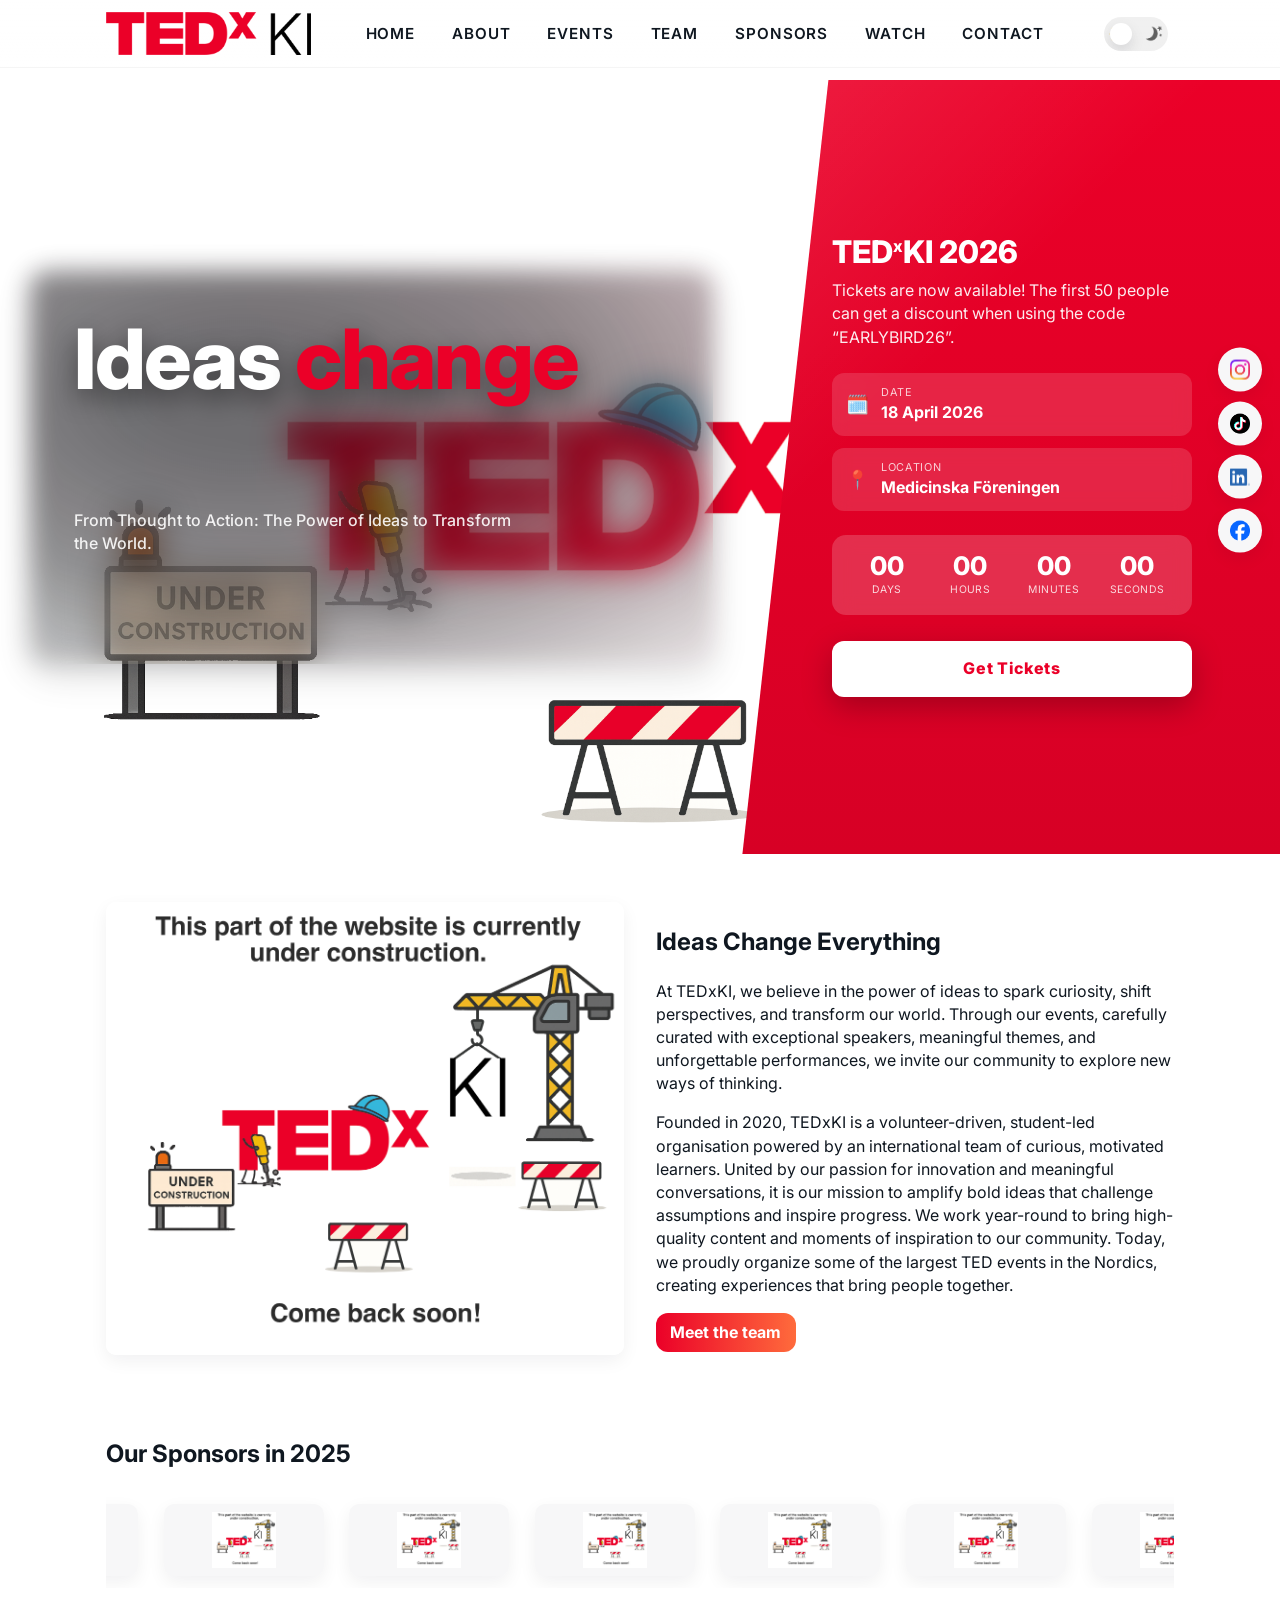
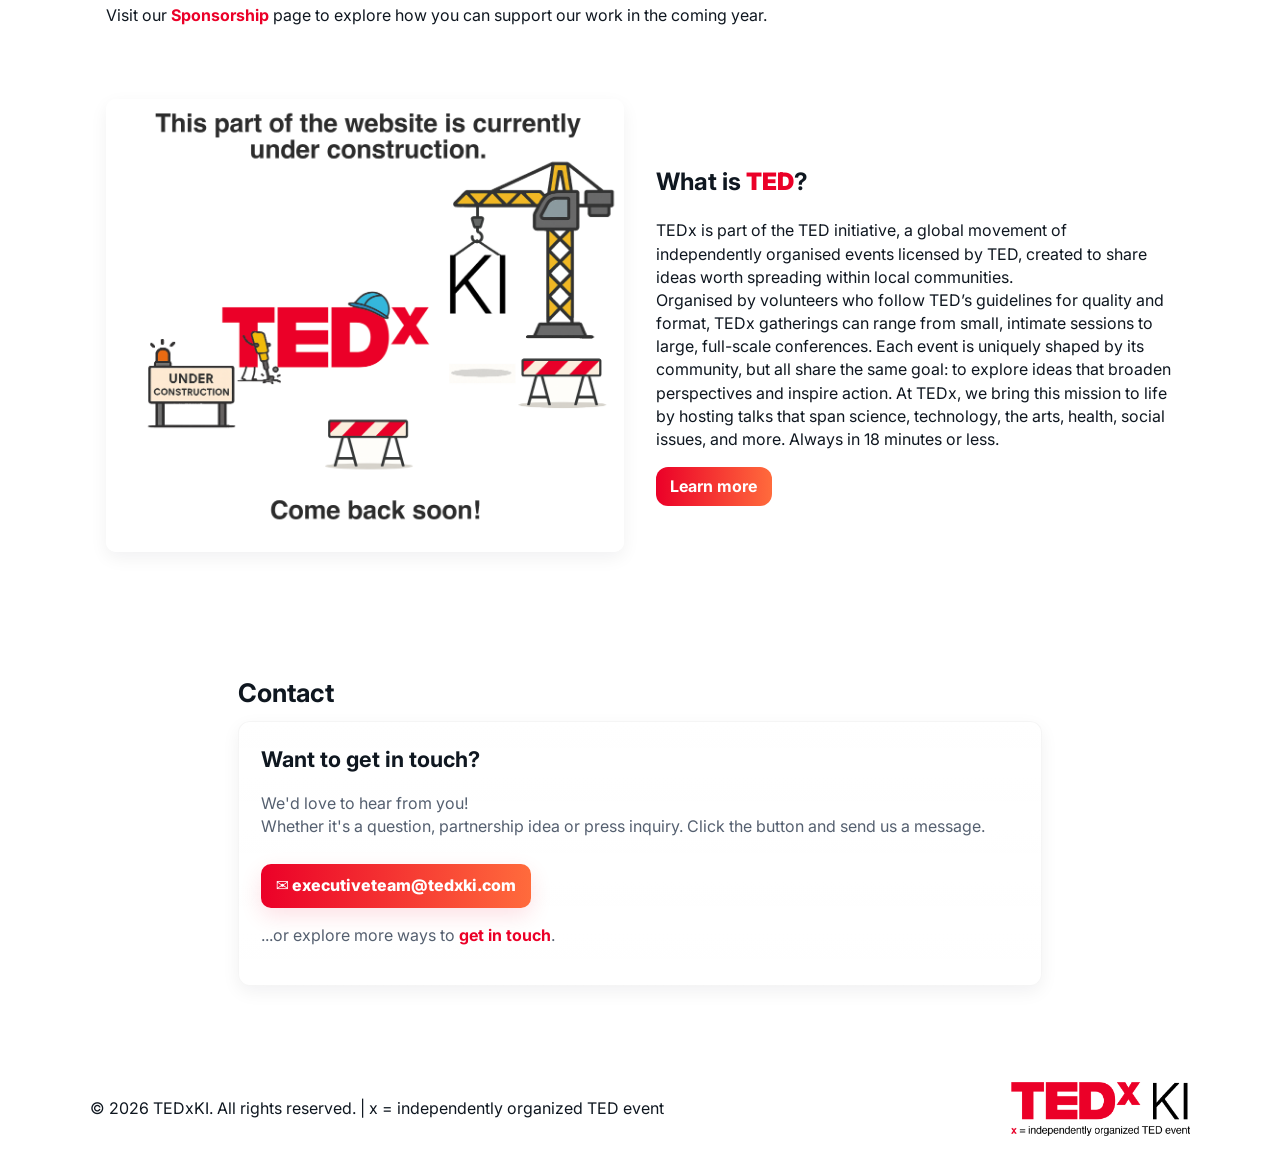
==== index.html @ 9073bcb7 "Updating sponsors; Some changes on event pages idk" ====
<!doctype html>
<html lang="en">
<head>
  <meta charset="utf-8" />
  <meta name="viewport" content="width=device-width,initial-scale=1" />
  <title>TEDxKI - Home</title>
  <link rel="icon" type="image/png" href="/assets/logos/favicon.png"/>
  <!-- place this at the very top of <head> BEFORE styles.css to avoid FOUC -->
  <script>
    (function(){
      try {
        var saved = localStorage.getItem('site-theme'); // 'dark'|'light' or null
        if (saved === 'dark') {
          document.documentElement.setAttribute('data-theme','dark');
        } else if (saved === 'light') {
          document.documentElement.removeAttribute('data-theme');
        } else if (window.matchMedia && window.matchMedia('(prefers-color-scheme: dark)').matches) {
          document.documentElement.setAttribute('data-theme','dark');
        } else {
          document.documentElement.removeAttribute('data-theme');
        }
      } catch (e) { /* ignore errors */ }
    })();
  </script>
  <link rel="stylesheet" href="/styles.css" />
  <link rel="stylesheet" href="/sites/landing/landing.css" />
  <script defer src="/partials/includes.js"></script>
  <script defer src="/app.js"></script>
  <script defer src="/sites/landing/landing.js"></script>
</head>
<body>

  <site-header></site-header>

  <social-strip></social-strip>

  <newsletter-popup></newsletter-popup>

  <flash-sale-overlay></flash-sale-overlay>


  <main>
    <!-- Hero -->
    <section id="hero" class="hero hero-split">

      <div class="hero-image-wrapper">
        <img
          id="hero-background"
          class="hero-image"
          src="/assets/images/UnderConstruction.png"
          alt="TEDxKI hero background"
        />
      </div>

      <div class="hero-overlay container">
        <div class="hero-copy">
          <h1 class="hero-text">
            <span class="line-mask"><span id="line1" class="line-inner"></span></span>
            <br/>
            <span class="line-mask"><span id="line2" class="line-inner"></span></span>
          </h1>
          <p class="hero-sub">From Thought to Action: The Power of Ideas to Transform the World.</p>
        </div>
      </div>

      <aside class="ticket-panel" aria-label="Ticket information">
        <div class="ticket-panel__surface">
          <div class="ticket-inner">
            <h1 class="ticket-title"> TED<span style="font-size: 0.52em; vertical-align: super;">x</span>KI 2026</h1>
            <p class="ticket-sub">Tickets are now available! The first 50 people can get a discount when using the code “EARLYBIRD26”.</p>

            <div class="event-info">
              <div class="event-item">
                <div class="event-icon">🗓️</div>
                <div class="event-text">
                  <span class="event-label">Date</span>
                  <span class="event-value">18 April 2026</span>
                </div>
              </div>

              <div class="event-item">
                <div class="event-icon">📍</div>
                <div class="event-text">
                  <span class="event-label">Location</span>
                  <a class="event-value event-map"
                    href="https://maps.app.goo.gl/HNtQtwXqsqydMBS17"
                    target="_blank"
                    rel="noopener">
                    Medicinska Föreningen
                  </a>
                </div>
              </div>
            </div>

            <div class="countdown-frame">
              <div class="countdown-item">
                <span id="days">00</span>
                <label>days</label>
              </div>
              <div class="countdown-item">
                <span id="hours">00</span>
                <label>hours</label>
              </div>
              <div class="countdown-item">
                <span id="minutes">00</span>
                <label>minutes</label>
              </div>
              <div class="countdown-item">
                <span id="seconds">00</span>
                <label>seconds</label>
              </div>
            </div>

            <a class="ticket-btn" href="https://billetto.se/e/tedxki-2026-momentum-biljetter-1883169?utm_source=organiser&utm_medium=share&utm_campaign=copy_link&utm_content=1" target="_blank" rel="noopener">
              Get Tickets
            </a>
          </div>
        </div>
      </aside>


    </section>


    <!-- Content / example sections -->
    <section class="container content-list">
      <article class="content-section scroll-fade">
        <div class="content-inner">
          <div class="content-media">
            <img 
              src="/assets/images/UnderConstruction.png"
              alt="Example image 1" 
              data-static-code="HostsOnStage (1)"
            />
          </div>
          <div class="content-body">
            <h2>Ideas Change Everything</h2>
            <p>At TEDxKI, we believe in the power of ideas to spark curiosity, shift perspectives, and transform our world. Through our events, carefully curated with exceptional speakers, meaningful themes, and unforgettable performances, we invite our community to explore new ways of thinking.</p>
            <p>Founded in 2020, TEDxKI is a volunteer-driven, student-led organisation powered by an international team of curious, motivated learners. United by our passion for innovation and meaningful conversations, it is our mission to amplify bold ideas that challenge assumptions and inspire progress. We work year-round to bring high-quality content and moments of inspiration to our community. Today, we proudly organize some of the largest TED events in the Nordics, creating experiences that bring people together.</p>
            <a class="cta" href="/sites/team/team.html">Meet the team</a>
          </div>
        </div>
      </article>

      <!-- Sponsor marquee -->
      <section class="sponsor-band" aria-label="Partners & sponsors">
        <h2>Our Sponsors in 2025</h2>
        <div class="marquee" id="marquee">
          <div class="marquee-track" id="marqueeTrack" aria-hidden="true">
            <!-- real sponsor logos -->
            <div class="sponsor-logo"><img src="/assets/images/UnderConstruction.png" alt="Partner 1" data-static-code="Spon-Eucerin-2026"></div>
            <div class="sponsor-logo"><img src="/assets/images/UnderConstruction.png" alt="Partner 2" data-static-code="Spon-Humble-2026"></div>
            <div class="sponsor-logo"><img src="/assets/images/UnderConstruction.png" alt="Partner 3" data-static-code="Spon-Takeda-2026"></div>
            <div class="sponsor-logo"><img src="/assets/images/UnderConstruction.png" alt="Partner 4" data-static-code="Spon-Sarem-2026"></div>
            <div class="sponsor-logo"><img src="/assets/images/UnderConstruction.png" alt="Partner 5" data-static-code="Spon-Hemköp-2026"></div>
            <div class="sponsor-logo"><img src="/assets/images/UnderConstruction.png" alt="Partner 6" data-static-code="Spon-VitaminWell-2026"></div>
            <div class="sponsor-logo"><img src="/assets/images/UnderConstruction.png" alt="Partner 7" data-static-code="Spon-GreatEarth-2026"></div>
            <div class="sponsor-logo"><img src="/assets/images/UnderConstruction.png" alt="Partner 1" data-static-code="Spon-Eucerin-2026"></div>
            <div class="sponsor-logo"><img src="/assets/images/UnderConstruction.png" alt="Partner 2" data-static-code="Spon-Humble-2026"></div>
            <div class="sponsor-logo"><img src="/assets/images/UnderConstruction.png" alt="Partner 3" data-static-code="Spon-Takeda-2026"></div>
            <div class="sponsor-logo"><img src="/assets/images/UnderConstruction.png" alt="Partner 4" data-static-code="Spon-Sarem-2026"></div>
            <div class="sponsor-logo"><img src="/assets/images/UnderConstruction.png" alt="Partner 5" data-static-code="Spon-Hemköp-2026"></div>
            <div class="sponsor-logo"><img src="/assets/images/UnderConstruction.png" alt="Partner 6" data-static-code="Spon-VitaminWell-2026"></div>
            <div class="sponsor-logo"><img src="/assets/images/UnderConstruction.png" alt="Partner 7" data-static-code="Spon-GreatEarth-2026"></div>                                 
            <!-- duplicate for seamless loop (JS also duplicates if needed) -->
            <div class="sponsor-logo"><img src="/assets/images/UnderConstruction.png" alt="Partner 1" data-static-code="Spon-Eucerin-2026"></div>
            <div class="sponsor-logo"><img src="/assets/images/UnderConstruction.png" alt="Partner 2" data-static-code="Spon-Humble-2026"></div>
            <div class="sponsor-logo"><img src="/assets/images/UnderConstruction.png" alt="Partner 3" data-static-code="Spon-Takeda-2026"></div>
            <div class="sponsor-logo"><img src="/assets/images/UnderConstruction.png" alt="Partner 4" data-static-code="Spon-Sarem-2026"></div>
            <div class="sponsor-logo"><img src="/assets/images/UnderConstruction.png" alt="Partner 5" data-static-code="Spon-Hemköp-2026"></div>
            <div class="sponsor-logo"><img src="/assets/images/UnderConstruction.png" alt="Partner 6" data-static-code="Spon-VitaminWell-2026"></div>
            <div class="sponsor-logo"><img src="/assets/images/UnderConstruction.png" alt="Partner 7" data-static-code="Spon-GreatEarth-2026"></div>
            <div class="sponsor-logo"><img src="/assets/images/UnderConstruction.png" alt="Partner 1" data-static-code="Spon-Eucerin-2026"></div>
            <div class="sponsor-logo"><img src="/assets/images/UnderConstruction.png" alt="Partner 2" data-static-code="Spon-Humble-2026"></div>
            <div class="sponsor-logo"><img src="/assets/images/UnderConstruction.png" alt="Partner 3" data-static-code="Spon-Takeda-2026"></div>
            <div class="sponsor-logo"><img src="/assets/images/UnderConstruction.png" alt="Partner 4" data-static-code="Spon-Sarem-2026"></div>
            <div class="sponsor-logo"><img src="/assets/images/UnderConstruction.png" alt="Partner 5" data-static-code="Spon-Hemköp-2026"></div>
            <div class="sponsor-logo"><img src="/assets/images/UnderConstruction.png" alt="Partner 6" data-static-code="Spon-VitaminWell-2026"></div>
            <div class="sponsor-logo"><img src="/assets/images/UnderConstruction.png" alt="Partner 7" data-static-code="Spon-GreatEarth-2026"></div>  
          </div>
        </div>
        <p class="marquee-hint">Visit our <a class="hyper-link" href="/sites/sponsors/sponsors.html">Sponsorship</a> page to explore how you can support our work in the coming year.</p>
      </section>

      <!-- more content -->
      <article class="content-section reverse scroll-fade">
        <div class="content-inner">
          <div class="content-media">
            <img 
              src="/assets/images/UnderConstruction.png" 
              alt="Example image 2" 
              data-static-image-code="SpeakerOnStage (2)"
            />
          </div>
          <div class="content-body">
            <h2>What is <span class="brand-mark">TED</span>?</h2>
            <p>TEDx is part of the TED initiative, a global movement of independently organised events licensed by TED, created to share ideas worth spreading within local communities.<br>Organised by volunteers who follow TED’s guidelines for quality and format, TEDx gatherings can range from small, intimate sessions to large, full-scale conferences. Each event is uniquely shaped by its community, but all share the same goal: to explore ideas that broaden perspectives and inspire action. At TEDx, we bring this mission to life by hosting talks that span science, technology, the arts, health, social issues, and more. Always in 18 minutes or less.</p>
            <a class="cta" href="/sites/about/about.html">Learn more</a>
          </div>
        </div>
      </article>
    </section>

    <!-- Contact --> 
    <section id="contact" class="container contact scroll-fade safe-pad">
      <h2>Contact</h2>

      <div class="contact-card" role="region" aria-labelledby="contact-head">
        <h3 id="contact-head">Want to get in touch?</h3>
        <p>We'd love to hear from you!<br>Whether it's a question, partnership idea or press inquiry. Click the button and send us a message.</p>

        <!-- mailto CTA -->
        <a class="mailto cta" href="mailto:executiveteam@tedxki.com?subject=Contact%20via%20Website" aria-label="Send an email to executiveteam at tedxki dot com">
          ✉️ executiveteam@tedxki.com
        </a>

        <p>...or explore more ways to <a class="hyper-link" href="/sites/contact/contact.html">get in touch</a>.</p>
        <p></p>
      </div>
    </section>

  </main>

  <site-footer></site-footer>

</body>
</html>
---- styles.css ----
/* styles.css (UPDATED v3)
   - Fix: hamburger closed-state spacing exact + robust open-state
   - Fix: contact heading spacing on mobile matches other headings
   - Preserves previous v2 structure & animations
*/

/* ------------------ font ------------------ */
@font-face {
  font-family: "InterVar";
  src: url("/assets/Font/Inter/Inter-VariableFont_opsz\,wght.ttf") format("truetype");
  font-weight: 100 900;
  font-style: normal;
  font-display: swap;
}

:root{
  --bg: #ffffff;
  --surface: #f7f7f8;
  --text: #0f1720;
  --muted: #556070;
  --accent: #EB0028;
  --glass: rgba(255,255,255,0.6);
  --nav-height: 68px;
  --shadow: 0 6px 18px rgba(16,24,40,0.06);
  --transition: 220ms ease;
  --hero-max-width: 1100px;
  --btn-radius: 12px;

  /* hamburger tuning */
  --hb-width: 22px;
  --hb-thickness: 3px;
  --hb-gap: 7px; /* visual gap between center and top/bottom lines */
}

/* Dark theme variables applied via html[data-theme="dark"] */
html[data-theme="dark"]{
  --bg: #0f1113;
  --surface: #14171a;
  --text: #eef5fb;
  --muted: #b3bcc6;
  --accent: #EB0028;
  --glass: rgba(22,24,28,0.55);
  --shadow: 0 8px 28px rgba(0,0,0,0.5);
}

@media (prefers-color-scheme: dark) {
  :root:not([data-theme]) {
    --bg: #0f1113;
    --surface: #14171a;
    --text: #eef5fb;
    --muted: #b3bcc6;
    --accent: #EB0028;
  }
}

/* base */
*{box-sizing:border-box}
html,body{height:100%}
body{
  margin:0;
  font-family: "InterVar", Inter, system-ui, -apple-system, "Segoe UI", Roboto, "Noto Sans", Arial, sans-serif;
  background:var(--bg);
  color:var(--text);
  -webkit-font-smoothing:antialiased;
  -moz-osx-font-smoothing:grayscale;
  line-height:1.45;
  transition: background var(--transition), color var(--transition);
  overflow-x:hidden; /* avoid stray horizontal scroll on mobile */
}

.sup { font-size: 0.52em; vertical-align: super; color: var(--accent); }
.brand { white-space: nowrap; }
.brand-mark { color: var(--accent); font-weight: 900; }
.brand-tail { color: var(--text); font-weight: 500; }

/* helpers */
.container{ width:100%; max-width:var(--hero-max-width); margin:0 auto; padding:0 1rem; }
.visually-hidden{ position:absolute!important; clip:rect(1px,1px,1px,1px); padding:0!important; border:0!important; height:1px!important; width:1px!important; overflow:hidden!important; white-space:nowrap!important; }

/* header fixed */
.site-header{
  position:fixed; top:0; left:0; right:0; z-index:100; height:var(--nav-height);
  backdrop-filter: blur(6px);
  background: linear-gradient(to bottom, rgba(255,255,255,0.85), rgba(255,255,255,0.5));
  display:flex; align-items:center;
  border-bottom:1px solid rgba(0,0,0,0.04);
}
html[data-theme="dark"] .site-header{
  background: linear-gradient(to bottom, rgba(16,18,20,0.6), rgba(16,18,20,0.35));
  border-bottom:1px solid rgba(255,255,255,0.03);
}

/* ensure main content isn't hidden under fixed header */
main{ padding-top: calc(var(--nav-height) + 12px); }

/* nav layout */
.nav{ display:flex; align-items:center; justify-content:space-between; gap:1rem; width:100%; }

/* Logo */
.logo img{
  height:44px;
  width:auto;
  display:block;
  object-fit:contain;
  transition: height 180ms ease;
}

/* Dark mode logo swap (keeps src fallback) */
html[data-theme="dark"] .logo img{
  content: url("./assets/logos/logo_dark.png");
}

/* nav-links (desktop) */
.nav-links{ list-style:none; display:flex; gap:1.1rem; margin:0; padding:0; align-items:center; }
.nav-links a{ text-decoration:none; letter-spacing:0.06em; color:var(--text); font-weight:600; font-size:.95rem; padding:.45rem .6rem; border-radius:8px; }
.nav-links a:hover, .nav-links a:focus{ background:var(--glass); }

/* controls */
.controls{ display:flex; align-items:center; gap:.6rem; }

/* theme toggle: image-based track (unchanged) */
.theme-toggle{ background:none; border:0; padding:6px; cursor:pointer; display:inline-flex; align-items:center; }
.theme-track{
  display:inline-grid; align-items:center; position:relative;
  width:64px; height:34px; border-radius:999px; background:rgba(0,0,0,0.06); padding:6px;
  overflow:hidden;
}
.theme-img{
  position:absolute; top:50%; transform:translateY(-50%);
  width: clamp(14px, 2.6vw, 18px); height:auto; object-fit:contain; pointer-events:none;
  transition: opacity 160ms ease, transform 220ms ease;
  z-index:1;
}
.theme-img-sun{ left:8%; transform: translateY(-50%); }
.theme-img-moon{ right:8%; transform: translateY(-50%); opacity:0.6; }
.theme-thumb{
  position:absolute; width:22px; height:22px; border-radius:50%; background:#fff; left:6px; top:50%; transform:translateY(-50%); box-shadow:0 6px 14px rgba(2,6,23,0.12);
  transition: left 220ms cubic-bezier(.2,.9,.2,1), background 220ms ease;
  z-index:2;
}
html[data-theme="dark"] .theme-track{ background:rgba(255,255,255,0.06); }
html[data-theme="dark"] .theme-thumb{ left: calc(100% - 6px - 22px); background:var(--accent); }
html[data-theme="dark"] .theme-img-moon{ opacity:1; }
html[data-theme="dark"] .theme-img-sun{ opacity:0.95; }

/* small variant for mobile menu placement */
.theme-toggle.small .theme-track{ width:46px; height:26px; padding:4px; }
.theme-toggle.small .theme-thumb{ width:18px; height:18px; left:4px; }
html[data-theme="dark"] .theme-toggle.small .theme-thumb{ left: calc(100% - 4px - 18px); }

/* hamburger
   Reworked to always derive spacing from center:
   - uses CSS variables for easy tuning (--hb-gap)
   - closed state: top/middle/bottom are same top + translateY offsets
   - open state: both rotating bars moved to center and rotated
*/
.hamburger{ display:none; position:relative; width:48px; height:48px; background:transparent;border:0;padding:6px;cursor:pointer;border-radius:10px; }
.hamburger span{
  position:absolute;
  left:50%;
  top:50%;
  transform-origin:center;
  /* initial transform sets horizontal centering and vertical offset */
  transform: translateX(-50%) translateY(0);
  height:var(--hb-thickness);
  width:var(--hb-width);
  background:var(--text);
  border-radius:3px;
  transition: transform 180ms ease, opacity 160ms ease;
  will-change:transform,opacity;
}
/* closed state offsets */
.hamburger span:nth-child(1){ transform: translateX(-50%) translateY(calc(-1 * var(--hb-gap))); }
.hamburger span:nth-child(2){ transform: translateX(-50%) translateY(0); }
.hamburger span:nth-child(3){ transform: translateX(-50%) translateY(var(--hb-gap)); }

/* open state: middle line disappears; top/bottom collapse to center and rotate */
.hamburger.open span:nth-child(1){
  transform: translateX(-50%) translateY(0) rotate(45deg);
}
.hamburger.open span:nth-child(2){
  opacity:0; transform: translateX(-50%) translateY(0) scaleX(0);
}
.hamburger.open span:nth-child(3){
  transform: translateX(-50%) translateY(0) rotate(-45deg);
}

/* mobile nav (hidden by default, toggled by .open) */
.mobile-menu{
  display:none;
  position:absolute; top:100%; left:0; right:0; background:var(--surface); border-top:1px solid rgba(0,0,0,0.04); padding:10px 1rem; box-shadow:var(--shadow);
  z-index:110;
}
.mobile-menu.open{ display:block; animation: slideDown 220ms cubic-bezier(.2,.9,.2,1); }
@keyframes slideDown { from { transform: translateY(-6px); opacity:0 } to { transform:none; opacity:1 } }
.mobile-menu a{ display:block; padding:.8rem 0; text-decoration:none; color:var(--text); font-weight:700; letter-spacing:0.06em; }

/* mobile menu top row */
.mobile-top{ display:flex; align-items:center; justify-content:space-between; margin-bottom:.6rem; }
.mobile-close{ background:none;border:0;padding:6px;font-weight:700;cursor:pointer; }


/* content & layout */
.content-list{ padding:3.0rem 1rem; }
.content-inner{ display:grid; grid-template-columns:1fr 1fr; gap:2rem; align-items:center; }
.content-media img{ width:100%; border-radius:10px; object-fit:cover; box-shadow:var(--shadow); }
.cta{ display:inline-block; padding:.5rem .9rem; border-radius:var(--btn-radius); background:linear-gradient(90deg,var(--accent),#ff6b3c); color:white; font-weight:700; position:relative; overflow:hidden; transition: transform 180ms ease; text-decoration:none; }
.cta:hover{ transform: translateY(-3px); }

/* hover gradient animation on buttons (subtle) */
.btn{
  padding:.6rem .95rem; border-radius:var(--btn-radius); background:var(--surface); border:0; cursor:pointer; font-weight:700;
  transition: background 220ms ease, transform 180ms ease, box-shadow 220ms ease;
}
.btn.primary{
  background: linear-gradient(90deg,var(--accent),#ff6b3c);
  color:#fff;
  box-shadow: 0 8px 22px rgba(235,0,40,0.12);
}
.btn.primary:hover{
  transform: translateY(-4px) scale(1.01);
  background-size:200% 100%;
  background-position: right center;
  box-shadow: 0 12px 32px rgba(235,0,40,0.14);
}

/* social strip */
.social-strip{
  position:fixed; right:18px; top:50%; transform:translateY(-50%); z-index:98;
  display:flex; flex-direction:column; gap:.6rem;
}
.social{
  display:flex; align-items:center; justify-content:center; gap:.6rem; text-decoration:none; color:var(--text); background:var(--surface); padding:.5rem .7rem; border-radius:999px; box-shadow:var(--shadow); transition: transform 220ms cubic-bezier(.2,.9,.2,1), background 160ms ease;
  overflow:visible; position:relative;
  min-width:44px; min-height:44px;
}
.social-logo{ width:20px; height:20px; object-fit:contain; display:block; transition: transform 220ms ease; margin:0 auto; }

/* label hidden on mobile by default */
.label{ display:none; white-space:nowrap; font-weight:700; color:var(--text); margin-left:4px; }

/* social hover: glow + subtle 3D lift + reveal label */
.social::after{
  content:"";
  position:absolute; inset:0;
  border-radius:999px;
  pointer-events:none;
  transition: box-shadow 220ms ease, transform 220ms ease;
}
.social:hover, .social:focus{
  transform: translateX(-8px) translateZ(0) scale(1.02);
  background: linear-gradient(180deg, rgba(255,255,255,0.04), rgba(255,255,255,0.02));
}
.social:hover .social-logo{ transform: scale(1.15) translateZ(0); }
.social-strip:hover .label, .social-strip:focus-within .label{ display:inline-block; }

/* add colorful accent ring on hover */
.social:hover::after{
  box-shadow: 0 8px 28px rgba(235,0,40,0.14);
}

/* privacy note */
.privacy-note{ font-size:.9rem; color:var(--muted); margin-top:.6rem; }

/* scroll-fade (invisible until observed) */
.scroll-fade{ opacity:0; transform: translateY(14px); transition: opacity 520ms cubic-bezier(.2,.9,.2,1), transform 520ms cubic-bezier(.2,.9,.2,1); will-change:opacity,transform; }
.scroll-fade.visible{ opacity:1; transform:none; }

/* responsive */
@media (max-width:900px){
  .nav-links{ display:none; }
  .hamburger{ display:flex; }
  .controls > .theme-toggle { display:none; }
  .social-strip{ right:8px; top:auto; bottom:12px; transform:none; flex-direction:row; }
  .social{
    padding:.45rem; min-width:44px; border-radius:8px;
    justify-content:center;
    align-items:center;
  }
  .social-logo{ width:20px; height:20px; }
  .label{ display:none !important; }
  .hero-overlay{ padding:2.25rem 1rem; }
  .content-inner{ grid-template-columns:1fr; }
  .marquee-track .sponsor-logo{ width:120px; height:60px; }

  /* contact card mobile polish:
     - collapse outer background effect (avoid double framed look)
     - make mailto full width and centered
  */
  .contact{ padding:1.4rem 0; margin:1.2rem auto; }
  .contact-card{ width:100%; border-radius:10px; padding:0.95rem; box-shadow: 0 8px 18px rgba(0,0,0,0.06); }
  .contact-card .mailto{
    display:flex; width:100%; justify-content:center; padding:.8rem 1rem; font-size:1rem;
  }
  .contact-card .privacy-note{ font-size:.88rem; padding-top:0.4rem; }
}

/* very narrow screens: center logo + hamburger
   Also bump the hero text min-size on very small screens (user requested larger on smartphone)
*/
@media (max-width:420px){
  .nav{ justify-content:center; }
  .logo{ order:0; margin:0; }
  .controls{ position:absolute; right:10px; top:10px; }
  .hero-text{ font-size: clamp(2.0rem, 9.6vw, 3.6rem); }
  .hamburger{ width:44px; height:44px; }
  /* scale hamburger to fit */
  .hamburger span{ width:20px; height:3px; }
  /* ensure gap scales nicely on tiny screens */
  :root { --hb-gap: 6px; }
}

/* small polish */
.footer-inner{ display:flex; 
  display: flex;
  align-items: flex-end; /* puts the badge visually at the bottom edge */
  justify-content:space-between;
  gap:1rem;
  padding:1.4rem 0;
}

.footer-badge img {
  display: block;
  height: auto;
  width: clamp(120px, 14vw, 220px);
}


/* Dark mode image swap (same technique as navbar logo) */
html[data-theme="dark"] .footer-badge img{
  content: url("/assets/logos/TEDxWithDisclaimer_dark.png");
}

/* Optional: tighten on very small screens */
@media (max-width: 420px){
  .footer-badge img{
    width: clamp(110px, 40vw, 200px);
  }
}

@media (max-width: 600px) {
  .site-footer {
    padding-bottom: 60px; /* enough space for the social icons */
  }
}

a.hyper-link{ color:var(--accent); text-decoration:none; font-weight:700; }

/* utility */
.hidden{ display:none !important; }

/* -----------------------
   Explicit Safe Padding
   Use the .safe-pad class to opt-in to horizontal padding
   (preferred over global "apply to everything except X")
   ----------------------- */

/* responsive safe gutter: min 16px, scales a bit with width, max 48px */
:root { --safe-gutter-min: 16px; --safe-gutter-max: 48px; }

/* a single helper to compute the padding (you can tune the middle value) */
.safe-pad {
  padding-left: clamp(var(--safe-gutter-min), 4vw, var(--safe-gutter-max));
  padding-right: clamp(var(--safe-gutter-min), 4vw, var(--safe-gutter-max));
  box-sizing: border-box;
}

/* smaller gutter on very narrow screens */
@media (max-width:420px) {
  .safe-pad { padding-left: 12px; padding-right: 12px; }
}

/* ensure container default gutter (if you keep container's padding) doesn't conflict:
   if you want .container to not apply its own gutter when used with .safe-pad,
   you can explicitly reset it (optional) */
.container.safe-pad {
  padding-left: clamp(var(--safe-gutter-min), 4vw, var(--safe-gutter-max));
  padding-right: clamp(var(--safe-gutter-min), 4vw, var(--safe-gutter-max));
}



/* ================================
   NEWSLETTER POPUP
================================ */

.newsletter-popup{
  position:fixed;
  left:50%;
  bottom:-120%;
  transform:translateX(-50%);
  width:100%;
  max-width:900px;
  z-index:999;
  transition: bottom 900ms cubic-bezier(.22,.61,.36,1);
  pointer-events:none;
}

.newsletter-popup.active{
  bottom:0;
  pointer-events:auto;
}

/* RED SEMI-CIRCLE */
.newsletter-inner{
  position:relative;
  background:var(--accent);
  color:#fff;

  /* Bigger curve */
  border-top-left-radius:600px;
  border-top-right-radius:600px;

  padding:4rem 3rem 3rem;
  min-height:600px;

  display:flex;
  flex-direction:column;
  align-items:center;

  box-shadow:0 -30px 80px rgba(0,0,0,0.35);
}

/* Close button */
.newsletter-close{
  position:absolute;
  top:24px;
  right:28px;

  width:42px;
  height:42px;

  background:#fff;
  color:var(--accent);

  border-radius:50%;
  border:none;

  font-size:1.4rem;
  font-weight:800;

  display:flex;
  align-items:center;
  justify-content:center;

  cursor:pointer;
  z-index:10;

  box-shadow:0 8px 20px rgba(0,0,0,0.25);
  transition: transform 250ms ease, box-shadow 250ms ease;
}

.newsletter-close:hover{
  transform:scale(1.1);
  box-shadow:0 12px 30px rgba(0,0,0,0.35);
}


/* Content */
.newsletter-content{
  width:100%;
  max-width:600px;
  text-align:center;
  margin-top:2rem;
}

.newsletter-content h3{
  margin:0 0 .8rem 0;
  font-size:clamp(1.6rem,3vw,2rem);
  font-weight:800;
}

.newsletter-content p{
  margin:0 0 2rem 0;
  opacity:.92;
}

/* Form container */
.newsletter-embed{
  width:100%;
  height:420px;
  border-radius:16px;
  overflow:hidden;
  background:#fff;
}

/* iframe */
.newsletter-embed iframe{
  width:100%;
  height:100%;
  border:0;
  display:block;
}

@media (max-width:900px){

  .newsletter-inner{
    border-top-left-radius:400px;
    border-top-right-radius:400px;
    padding:3rem 2rem 2.5rem;
    min-height:520px;
  }

  .newsletter-embed{
    height:380px;
  }
}

@media (max-width:600px){

  .newsletter-inner{
    border-top-left-radius:280px;
    border-top-right-radius:280px;
    padding:2.5rem 1.5rem 2rem;
    min-height:460px;
  }

  .newsletter-embed{
    height:340px;
  }

  .newsletter-close{
    top:20px;
    right:20px;
  }
}

/* Dark backdrop */
.newsletter-backdrop{
  position:fixed;
  inset:0;
  background:rgba(0,0,0,0.45);
  backdrop-filter:blur(4px);
  opacity:0;
  transition:opacity 600ms ease;
  pointer-events:none;
  z-index:998;
}

.newsletter-backdrop.active{
  opacity:1;
  pointer-events:auto;
}


/* ================================
   End NEWSLETTER POPUP
================================ */

/* ================================
   FLASH SALE OVERLAY
================================ */
.flash-sale-overlay{
  position:fixed;
  inset:0;
  display:flex;
  align-items:center;
  justify-content:center;
  z-index:10050;
  opacity:0;
  pointer-events:none;
  transition:opacity 260ms ease;
}
.flash-sale-overlay.active{
  opacity:1;
  pointer-events:auto;
}

.flash-sale-backdrop{
  position:absolute;
  inset:0;
  background:rgba(12,14,20,0.78);
  backdrop-filter:blur(8px);
}

/* Dark mode adjustments for backdrop */
html[data-theme="dark"] .flash-sale-backdrop{
  background:rgba(0,0,0,0.85);
}

.flash-sale-popup{
  position:relative;
  width:min(1180px,calc(100% - 2rem));
  max-height:calc(100vh - 2rem);
  overflow-y:auto;
  border-radius:28px;
  background:linear-gradient(180deg, rgba(255,255,255,0.95), rgba(249,247,243,0.95));
  box-shadow:0 42px 90px rgba(0,0,0,0.28);
  transform:translateY(30px) scale(0.98);
  opacity:0;
  transition:transform 320ms ease, opacity 320ms ease;
}

/* Dark mode adjustments for flash sale popup */
html[data-theme="dark"] .flash-sale-popup{
  background:linear-gradient(180deg, rgba(15,17,19,0.95), rgba(20,23,26,0.95));
  box-shadow:0 42px 90px rgba(0,0,0,0.6);
}
.flash-sale-popup.visible{
  transform:translateY(0) scale(1);
  opacity:1;
}

.flash-sale-inner{
  display:flex;
  flex-direction:column;
  gap:2rem;
  min-height:480px;
  padding:2.5rem;
}

.flash-sale-top{
  display:grid;
  grid-template-columns:1fr 1fr;
  gap:2rem;
  align-items:center;
}

.flash-sale-copy{
  display:flex;
  flex-direction:column;
  gap:1rem;
}

.flash-sale-badge{
  display:inline-flex;
  align-items:center;
  padding:0.75rem 1.25rem;
  border-radius:999px;
  background:linear-gradient(135deg, var(--accent), #ff6b3c);
  color:#fff;
  font-weight:800;
  letter-spacing:0.12em;
  text-transform:uppercase;
  font-size:0.8rem;
  box-shadow:0 8px 22px rgba(235,0,40,0.2);
  align-self:flex-start;
}

.flash-sale-title{
  margin:0;
  font-size:clamp(2.6rem,4vw,3.6rem);
  line-height:1.05;
  letter-spacing:-0.04em;
  font-weight:900;
  color:var(--text);
}

.flash-sale-subtitle{
  margin:0;
  color:var(--muted);
  font-size:1.1rem;
  max-width:44rem;
  line-height:1.6;
  font-weight:500;
}

.flash-sale-hero{
  border-radius:20px;
  overflow:hidden;
  background:#000;
  min-height:160px;
  max-width:350px;
  margin:0.5rem auto;
  box-shadow:0 20px 50px rgba(0,0,0,0.15);
}

/* Dark mode adjustments for hero */
html[data-theme="dark"] .flash-sale-hero{
  background:#1a1a1a;
  box-shadow:0 20px 50px rgba(0,0,0,0.4);
}

.flash-sale-hero img{
  width:100%;
  height:100%;
  object-fit:cover;
  display:block;
  transition:transform 300ms ease;
}

.flash-sale-hero:hover img{
  transform:scale(1.02);
}

.flash-sale-timer{
  display:grid;
  gap:0.25rem;
  margin-top:0.25rem;
  margin-bottom: 0.1rem;
}

.flash-sale-timer h3{
  margin:0;
  font-size:0.95rem;
  letter-spacing:0.12em;
  text-transform:uppercase;
  color:var(--muted);
  font-weight:700;
}

.flash-sale-timer .countdown-frame{
  display:grid;
  grid-template-columns:repeat(4,minmax(0,1fr));
  gap:1rem;
}

.flash-sale-timer .countdown-item{
  background:var(--surface);
  border:1px solid rgba(16,24,40,0.08);
  border-radius:16px;
  padding:1.25rem 1rem;
  display:flex;
  flex-direction:column;
  align-items:center;
  justify-content:center;
  min-height:110px;
  box-shadow:var(--shadow);
  transition:transform 220ms ease, box-shadow 220ms ease;
}

.flash-sale-timer .countdown-item:hover{
  transform:translateY(-2px);
  box-shadow:0 12px 28px rgba(16,24,40,0.1);
}

.flash-sale-timer .countdown-item span{
  display:block;
  font-size:2rem;
  line-height:1;
  letter-spacing:0.02em;
  font-weight:900;
  color:var(--accent);
}

.flash-sale-timer .countdown-item label{
  margin-top:0.5rem;
  font-size:0.8rem;
  text-transform:uppercase;
  letter-spacing:0.12em;
  color:var(--muted);
  font-weight:700;
}

.flash-sale-cards{
  display:grid;
  grid-template-columns:repeat(auto-fit, minmax(200px, 1fr));
  gap:1rem;
  align-content:flex-start;
}

.speaker-card{
  background:var(--surface);
  border:1px solid rgba(16,24,40,0.08);
  border-radius:16px;
  overflow:hidden;
  box-shadow:var(--shadow);
  transition:transform 220ms ease, box-shadow 220ms ease;
  text-decoration:none;
  color:inherit;
}

.speaker-card:hover{
  transform:translateY(-4px);
  box-shadow:0 20px 44px rgba(16,24,40,0.12);
}

.speaker-card__photo{
  aspect-ratio:4/3;
  overflow:hidden;
  position:relative;
}

.speaker-card__photo img{
  width:100%;
  height:100%;
  object-fit:cover;
  display:block;
  transition:transform 300ms ease;
}

.speaker-card:hover .speaker-card__photo img{
  transform:scale(1.05);
}

.speaker-card__body{
  padding:1rem 1rem 1.25rem;
}

.speaker-card__label{
  display:inline-flex;
  align-items:center;
  gap:0.5rem;
  margin:0;
  font-size:0.75rem;
  font-weight:800;
  color:var(--accent);
  text-transform:uppercase;
  letter-spacing:0.12em;
}

.speaker-card__label::before{
  content:"";
  width:4px;
  height:12px;
  background:var(--accent);
  border-radius:2px;
}

.speaker-card__title{
  margin:0.75rem 0 0.25rem;
  font-size:1.1rem;
  line-height:1.3;
  font-weight:700;
  color:var(--text);
}

.speaker-card__meta{
  margin:0;
  color:var(--muted);
  font-size:0.95rem;
  line-height:1.45;
  font-weight:500;
}

.speaker-card__link{
  display:inline-flex;
  align-items:center;
  gap:0.5rem;
  margin-top:1rem;
  color:var(--accent);
  font-weight:700;
  text-decoration:none;
  font-size:0.9rem;
  transition:color 220ms ease;
}

.speaker-card__link:hover{
  color:#b3001e;
}

.flash-sale-actions{
  display:flex;
  flex-direction:column;
  gap:0.5rem;
  margin-top:1rem;
}

.flash-sale-btn{
  display:inline-flex;
  align-items:center;
  justify-content:center;
  min-height:64px;
  width:min(100%,420px);
  padding:0 2rem;
  border-radius:var(--btn-radius);
  background:linear-gradient(90deg,var(--accent),#ff6b3c);
  color:#fff;
  font-weight:900;
  text-decoration:none;
  box-shadow:0 16px 40px rgba(235,0,40,0.3);
  transition:transform 220ms ease, box-shadow 220ms ease;
  font-size:1.1rem;
  letter-spacing:0.02em;
  text-transform:uppercase;
  position:relative;
  overflow:hidden;
}

.flash-sale-btn:hover{
  transform:translateY(-4px) scale(1.02);
  box-shadow:0 24px 52px rgba(235,0,40,0.35);
}

.flash-sale-hint{
  margin:0;
  color:var(--muted);
  font-size:0.95rem;
  text-align:center;
  font-weight:500;
}

.flash-sale-close{
  position:absolute;
  top:1.5rem;
  right:1.5rem;
  width:48px;
  height:48px;
  border-radius:50%;
  border:none;
  background:rgba(255,255,255,0.9);
  color:var(--text);
  font-size:1.8rem;
  font-weight:800;
  cursor:pointer;
  box-shadow:0 8px 22px rgba(0,0,0,0.1);
  transition:transform 180ms ease, background 180ms ease;
  display:flex;
  align-items:center;
  justify-content:center;
}

/* Dark mode adjustments for close button */
html[data-theme="dark"] .flash-sale-close{
  background:rgba(20,23,26,0.9);
  box-shadow:0 8px 22px rgba(0,0,0,0.3);
}

.flash-sale-close:hover{
  transform:translateY(-2px);
  background:#fff;
}

/* Dark mode hover for close button */
html[data-theme="dark"] .flash-sale-close:hover{
  background:var(--surface);
}

@media (max-width:1020px) {
  .flash-sale-top{grid-template-columns:1fr;}
  .flash-sale-cards{grid-template-columns:repeat(3, minmax(0, 1fr)); gap:1rem;}
  .flash-sale-inner{gap:1.5rem;}
}

@media (max-width:680px) {
  .flash-sale-popup{width:calc(100% - 1rem); max-height:calc(100vh - 1.2rem);}
  .flash-sale-inner{padding:1.5rem; gap:1.25rem;}
  .flash-sale-title{font-size:2.2rem;}
  .flash-sale-timer .countdown-frame{grid-template-columns:repeat(2,minmax(0,1fr)); gap:0.75rem;}
  .flash-sale-timer .countdown-item{min-height:100px; padding:1rem 0.75rem;}
  .flash-sale-timer .countdown-item span{font-size:1.8rem;}
  .flash-sale-close{top:1rem; right:1rem; width:44px; height:44px; font-size:1.6rem;}
  .flash-sale-btn{min-height:52px; padding:0 1.25rem;}
  .flash-sale-cards{grid-template-columns:repeat(2, minmax(0, 1fr)); gap:0.75rem;}
}

@media (max-width:520px) {
  .flash-sale-inner{padding:1.5rem; gap:1.25rem;}
  .flash-sale-badge{padding:0.6rem 1rem; font-size:0.75rem;}
  .flash-sale-title{font-size:1.8rem;}
  .flash-sale-subtitle{font-size:1rem;}
  .flash-sale-timer .countdown-frame{grid-template-columns:1fr; gap:0.5rem;}
  .flash-sale-timer .countdown-item{min-height:90px; padding:0.875rem 0.5rem;}
  .flash-sale-timer .countdown-item span{font-size:1.6rem;}
  .flash-sale-timer .countdown-item label{font-size:0.75rem;}
  .speaker-card__body{padding:1rem;}
  .speaker-card__title{font-size:1rem;}
  .speaker-card__meta{font-size:0.9rem;}
  .flash-sale-popup{max-height:calc(100vh - 1rem);}
  .flash-sale-hero{min-height:240px;}
}
---- sites/landing/landing.css ----
/* hero */
.hero{ position:relative; min-height:64vh; display:flex; align-items:center; overflow:hidden; isolation:isolate; }
.hero-image{
  position:absolute; inset:0; width:100%; height:100%; object-fit:cover; display:block;
  transition: transform 600ms cubic-bezier(.2,.9,.2,1);
  /* desktop keeps the image clean; mobile adds an overlay for legibility */
}
.hero-overlay{ position:relative; z-index:2; padding:5.0rem 1rem; max-width:var(--hero-max-width); color:white; }
.hero-text{
  font-weight:800; font-size: clamp(2.45rem, 6.8vw, 5.2rem); line-height:0.95; margin:0 0 1rem 0; text-align:left; color: #fff;
  letter-spacing:-0.02em;
  text-shadow: 0 10px 26px rgba(0,0,0,0.45);
}
.hero-sub{ margin-top:0.6rem; color:rgba(255,255,255,0.9); font-weight:500; text-align:left; max-width:46ch; }
.hero-copy{
  position:relative;
  display:inline-flex;
  flex-direction:column;
  align-items:flex-start;
  gap:.4rem;
  padding:2.6rem 2.4rem;
  width:min(100%, 860px);
  min-width: clamp(320px, 62vw, 820px);
  min-height: clamp(240px, 38vw, 380px);
  color:#fff;
  isolation:isolate;
}
.hero-copy::before{
  content:"";
  position:absolute;
  inset:-0.35rem -0.4rem -0.45rem;
  background:
    radial-gradient(118% 110% at 30% 32%, rgba(10,12,16,0.82) 12%, rgba(10,12,16,0.62) 44%, rgba(10,12,16,0.22) 78%, rgba(10,12,16,0) 96%),
    radial-gradient(120% 110% at 80% 20%, rgba(235,0,40,0.16) 12%, rgba(235,0,40,0.08) 55%, rgba(235,0,40,0) 88%);
  border-radius:18px;
  filter: blur(12px);
  -webkit-backdrop-filter: blur(12px) saturate(115%);
          backdrop-filter: blur(12px) saturate(115%);
  opacity:0.72;
  z-index:-1;
  pointer-events:none;
  box-shadow: 0 12px 32px rgba(0,0,0,0.16);
}

/* ensure line reveal animation unaffected */
.line-inner {
  display:inline-block;
  transform: translateX(-100%);
  opacity: 0;
  transition: transform 700ms cubic-bezier(.2,.9,.2,1), opacity 420ms ease;
}
.line-inner.revealed { transform: translateX(0); opacity: 1; }


/* accent span used in typing animation */
.accent{ color:var(--accent); }

/* sponsor band marquee */
.sponsor-band{ margin:2.5rem 0; padding:1rem 0; }
.marquee{ overflow:hidden; position:relative; }
.marquee-track{ display:flex; gap:1.6rem; align-items:center; padding:12px 0; transform:translate3d(0,0,0); will-change:transform; }
.marquee-track .sponsor-logo{ flex:0 0 auto; display:flex; align-items:center; justify-content:center; width:160px; height:72px; background:var(--surface); border-radius:10px; padding:8px; box-shadow:var(--shadow); transition: transform 220ms ease; overflow:hidden; }
.marquee-track .sponsor-logo img{ max-width:100%; max-height:100%; object-fit:contain; display:block; margin:auto; }

/* Ensure cloned marquee sets lay out logos horizontally */
.marquee-set {
  display: flex;
  gap: 1.6rem;
  align-items: center;
}

/* on hover pause visual */
.marquee:hover .sponsor-logo{ transform: translateY(-4px); }




/* contact & footer
   NOTE: contact form replaced by a modern CTA card (HTML)
*/
.contact{ padding:2.5rem 1rem; background:transparent; border-radius:12px; margin:2rem auto; max-width:900px; }

/* --- FIX: ensure contact section heading aligns with other headings ---
   We specifically target the contact section's h2 to match spacing used across the site.
   This avoids changing other headings globally.
*/
.contact > h2 {
  margin: 0 0 0.85rem 0;
  padding: 0;
  font-size: 1.6rem;
  line-height: 1.15;
  color: var(--text);
}

/* contact card */
.contact-card{
  display:flex; flex-direction:column; gap:1rem; padding:1.4rem; border-radius:12px; align-items:flex-start;
  background: linear-gradient(180deg, rgba(255,255,255,0.02), rgba(255,255,255,0));
  box-shadow: var(--shadow);
  border: 1px solid rgba(0,0,0,0.04);
}
html[data-theme="dark"] .contact-card{
  border: 1px solid rgba(255,255,255,0.03);
}
.contact-card h3{ margin:0; font-size:1.35rem; }
.contact-card p{ margin:0; color:var(--muted); }

/* Mailto CTA (button-like) */
.contact-card .mailto{
  margin-top:0.6rem; display:inline-flex; gap:.6rem; align-items:center; text-decoration:none; padding:.65rem .9rem; border-radius:10px; font-weight:800;
  background: linear-gradient(90deg,var(--accent), #ff6b3c); color:#fff;
  box-shadow: 0 8px 22px rgba(235,0,40,0.12);
}


/* responsive tweaks */
@media (max-width: 1024px){
  .hero-overlay{ padding:4.2rem 1rem; }
  .hero-copy{
    padding:2.3rem 2.05rem;
    width:min(100%, 760px);
    min-width: clamp(300px, 68vw, 720px);
    min-height: clamp(230px, 42vw, 340px);
  }
}
@media (max-width: 768px){
  .hero{
    min-height: clamp(480px, 82vh, 720px);
    aspect-ratio: auto;
    align-items:flex-end;
  }
  .hero::after{
    content:"";
    position:absolute;
    inset:0;
    background:
      radial-gradient(70% 60% at 70% 15%, rgba(235,0,40,0.22) 0%, rgba(235,0,40,0) 60%),
      linear-gradient(180deg, rgba(8,10,14,0.08) 0%, rgba(8,10,14,0.45) 60%, rgba(8,10,14,0.78) 100%);
    z-index:1;
    pointer-events:none;
  }
  .hero-image{
    transform: scale(1.08);
    object-position: 60% 30%;
    filter: saturate(1.06) contrast(1.04);
  }
  .hero-overlay{ padding:3.2rem 1rem 2.2rem; }
  .hero-copy{
    padding:1.8rem 1.5rem;
    width:min(100%, 640px);
    min-width: clamp(280px, 80vw, 600px);
    min-height: clamp(220px, 44vw, 320px);
  }
  .hero-copy::before{
    inset:-0.25rem -0.3rem -0.35rem;
    border-radius:14px;
    filter: blur(11px);
  }
  .hero-text{ font-size: clamp(2.6rem, 8vw, 3.8rem); }
  .hero-sub{ font-size:1.05rem; max-width:40ch; }
}
@media (max-width: 520px){
  .hero{ min-height: clamp(440px, 88vh, 660px); }
  .hero-image{
    transform: scale(1.12);
    object-position: 58% 28%;
  }
  .hero-overlay{ padding:2.6rem .9rem 1.9rem; }
  .hero-copy{
    padding:1.45rem 1.2rem;
    width:100%;
    min-width: 100%;
    min-height: clamp(210px, 58vw, 300px);
  }
  .hero-text{ font-size: clamp(2.3rem, 10vw, 3.4rem); }
}

/* Ticket Sales */
/* =========================
FULL-HEIGHT HERO PANEL
========================= */

.hero.hero-split{
  position:relative;
  display:grid;
  grid-template-columns:minmax(0, 1fr) minmax(380px, 42vw);
  min-height:clamp(640px, 86vh, 920px);
  align-items:stretch;
  overflow:clip;
  isolation:isolate;
}

.hero.hero-split .hero-image-wrapper{
  grid-column:1 / -1;
  grid-row:1;
  position:relative;
  min-height:100%;
}

.hero.hero-split .hero-overlay{
  grid-column:1 / 2;
  grid-row:1;
  z-index:2;
  align-self:center;
  padding:clamp(4rem, 8vh, 6rem) clamp(1rem, 3vw, 2.25rem);
  max-width:min(820px, 100%);
}

.hero.hero-split .hero-copy{
  width:min(100%, 760px);
  min-width:0;
}

.ticket-panel{
  grid-column:2 / 3;
  grid-row:1;
  align-self:stretch;
  justify-self:end;
  position:relative;
  z-index:3;

  width:100%;
  min-width:0;
  min-height:100%;
  height:100%;
  margin-left:clamp(-88px, -6vw, -44px);

  display:flex;
  align-items:center;
  justify-content:center;

  background:linear-gradient(180deg, #EB0028 0%, #D70025 100%);
  clip-path:polygon(16% 0, 100% 0, 100% 100%, 0 100%);

  padding:
    clamp(38px, 4vw, 56px)
    clamp(38px, 4vw, 58px)
    clamp(38px, 4vw, 56px)
    clamp(88px, 7vw, 132px);

  box-shadow:0 30px 70px rgba(0,0,0,.35);
  overflow:hidden;

  transform:none;
  opacity:1;
}

.ticket-panel::before{
  content:"";
  position:absolute;
  inset:0;
  background:
    linear-gradient(135deg, rgba(255,255,255,.12) 0%, rgba(255,255,255,0) 36%);
  pointer-events:none;
}

.ticket-inner{
  position:relative;
  z-index:1;
  width:min(100%, 360px);
  max-width:100%;
  min-width:0;
  color:#fff;
}

.ticket-title{
  margin:0 0 10px 0;
  font-size:clamp(1.95rem, 2.3vw, 2.7rem);
  line-height:1.02;
  font-weight:800;
  overflow-wrap:anywhere;
}

.ticket-sub{
  margin:0 0 24px 0;
  opacity:.92;
  overflow-wrap:anywhere;
}

.event-info{
  display:flex;
  flex-direction:column;
  gap:12px;
  margin-bottom:24px;
  min-width:0;
}

.event-item{
  display:flex;
  align-items:center;
  gap:12px;
  background:rgba(255,255,255,.14);
  padding:12px 14px;
  border-radius:12px;
  backdrop-filter:blur(8px);
  -webkit-backdrop-filter:blur(8px);
  min-width:0;
}

.event-icon{
  flex:0 0 auto;
  font-size:1.15rem;
  line-height:1;
}

.event-text{
  display:flex;
  flex-direction:column;
  min-width:0;
}

.event-label{
  font-size:.68rem;
  letter-spacing:.06em;
  text-transform:uppercase;
  opacity:.78;
}

.event-value,
.event-map{
  color:#fff;
  font-weight:700;
  overflow-wrap:anywhere;
  word-break:break-word;
}

.event-map{
  text-decoration:none;
}

.event-map:hover{
  text-decoration:underline;
}

.countdown-frame{
  display:grid;
  grid-template-columns:repeat(4, minmax(0, 1fr));
  gap:10px;
  margin-bottom:26px;
  padding:18px;
  background:rgba(255,255,255,.18);
  border-radius:14px;
  backdrop-filter:blur(10px);
  -webkit-backdrop-filter:blur(10px);
  min-width:0;
}

.countdown-item{
  text-align:center;
  min-width:0;
}

.countdown-item span{
  display:block;
  font-size:clamp(1.45rem, 2vw, 2rem);
  font-weight:800;
  line-height:1;
  margin-bottom:4px;
}

.countdown-item label{
  display:block;
  font-size:.65rem;
  text-transform:uppercase;
  opacity:.82;
  letter-spacing:.04em;
}

.ticket-btn{
  display:block;
  width:100%;
  text-align:center;
  background:#fff;
  color:#EB0028;
  padding:16px 18px;
  border-radius:12px;
  text-decoration:none;
  font-weight:800;
  letter-spacing:.04em;
  box-shadow:0 10px 30px rgba(0,0,0,.25);
  transition:
    transform .25s ease,
    box-shadow .25s ease,
    background .25s ease;
}

.ticket-btn:hover{
  transform:translateY(-3px);
  box-shadow:0 16px 40px rgba(0,0,0,.35);
  background:#fff5f6;
}

/* legacy animation classes disabled for stable layout */
.ticket-panel.visible{
  transform:none;
  opacity:1;
}

/* =========================
TABLET
========================= */
@media (max-width:1100px){
  .hero.hero-split{
    grid-template-columns:minmax(0, 1fr) minmax(330px, 45vw);
    min-height:clamp(620px, 82vh, 860px);
  }

  .ticket-panel{
    margin-left:clamp(-64px, -5vw, -28px);
    clip-path:polygon(13% 0, 100% 0, 100% 100%, 0 100%);
    padding:30px 28px 30px 68px;
  }

  .ticket-inner{
    width:min(100%, 320px);
  }
}

/* =========================
STACKED
========================= */
@media (max-width:900px){
  .hero.hero-split{
    grid-template-columns:minmax(0, 1fr);
    grid-template-rows:minmax(520px, 72vh) auto;
    min-height:auto;
    overflow:visible;
  }

  .hero.hero-split .hero-image-wrapper{
    grid-column:1;
    grid-row:1;
  }

  .hero.hero-split .hero-overlay{
    grid-column:1;
    grid-row:1;
    align-self:end;
    padding:
      clamp(3rem, 7vh, 4.5rem)
      1rem
      clamp(7rem, 18vw, 9rem);
    max-width:100%;
  }

  .ticket-panel{
    grid-column:1;
    grid-row:2;
    justify-self:center;
    align-self:start;
    width:min(560px, calc(100% - 2rem));
    min-height:auto;
    height:auto;
    margin:-72px 0 0 0;
    clip-path:none;
    border-radius:24px;
    padding:28px 24px;
  }

  .ticket-inner{
    width:100%;
  }
}

/* =========================
MOBILE
========================= */
@media (max-width:640px){
  .hero.hero-split{
    grid-template-rows:minmax(480px, 68vh) auto;
  }

  .hero.hero-split .hero-overlay{
    padding:2.75rem .9rem 6.25rem;
  }

  .hero.hero-split .hero-copy{
    width:100%;
    min-width:0;
    padding:1.35rem 1.1rem;
  }

  .ticket-panel{
    width:calc(100% - 1rem);
    margin-top:-42px;
    border-radius:20px;
    padding:22px 18px 20px;
  }

  .ticket-title{
    font-size:clamp(1.6rem, 7.2vw, 2rem);
  }

  .ticket-sub{
    margin-bottom:18px;
  }

  .event-item{
    align-items:flex-start;
    padding:10px 12px;
  }

  .countdown-frame{
    grid-template-columns:repeat(2, minmax(0, 1fr));
    gap:10px;
    padding:14px;
    margin-bottom:20px;
  }
}
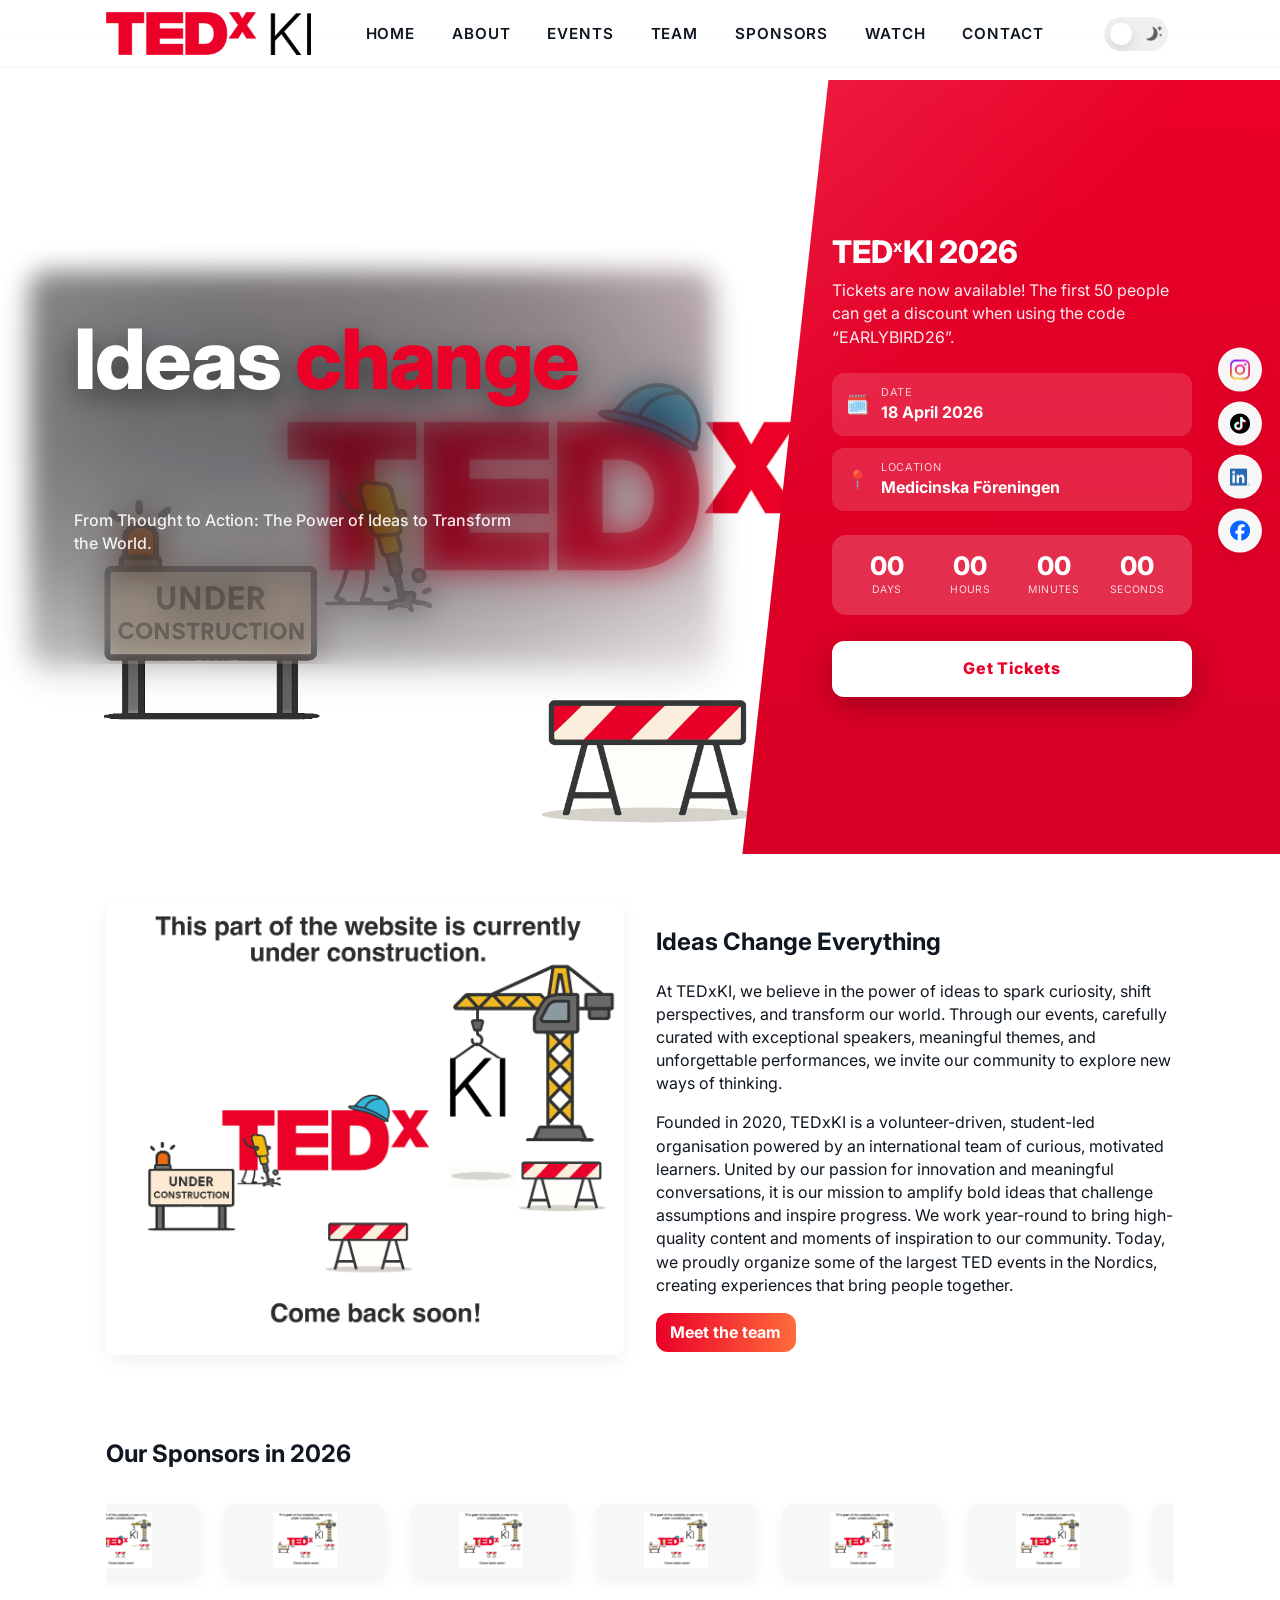
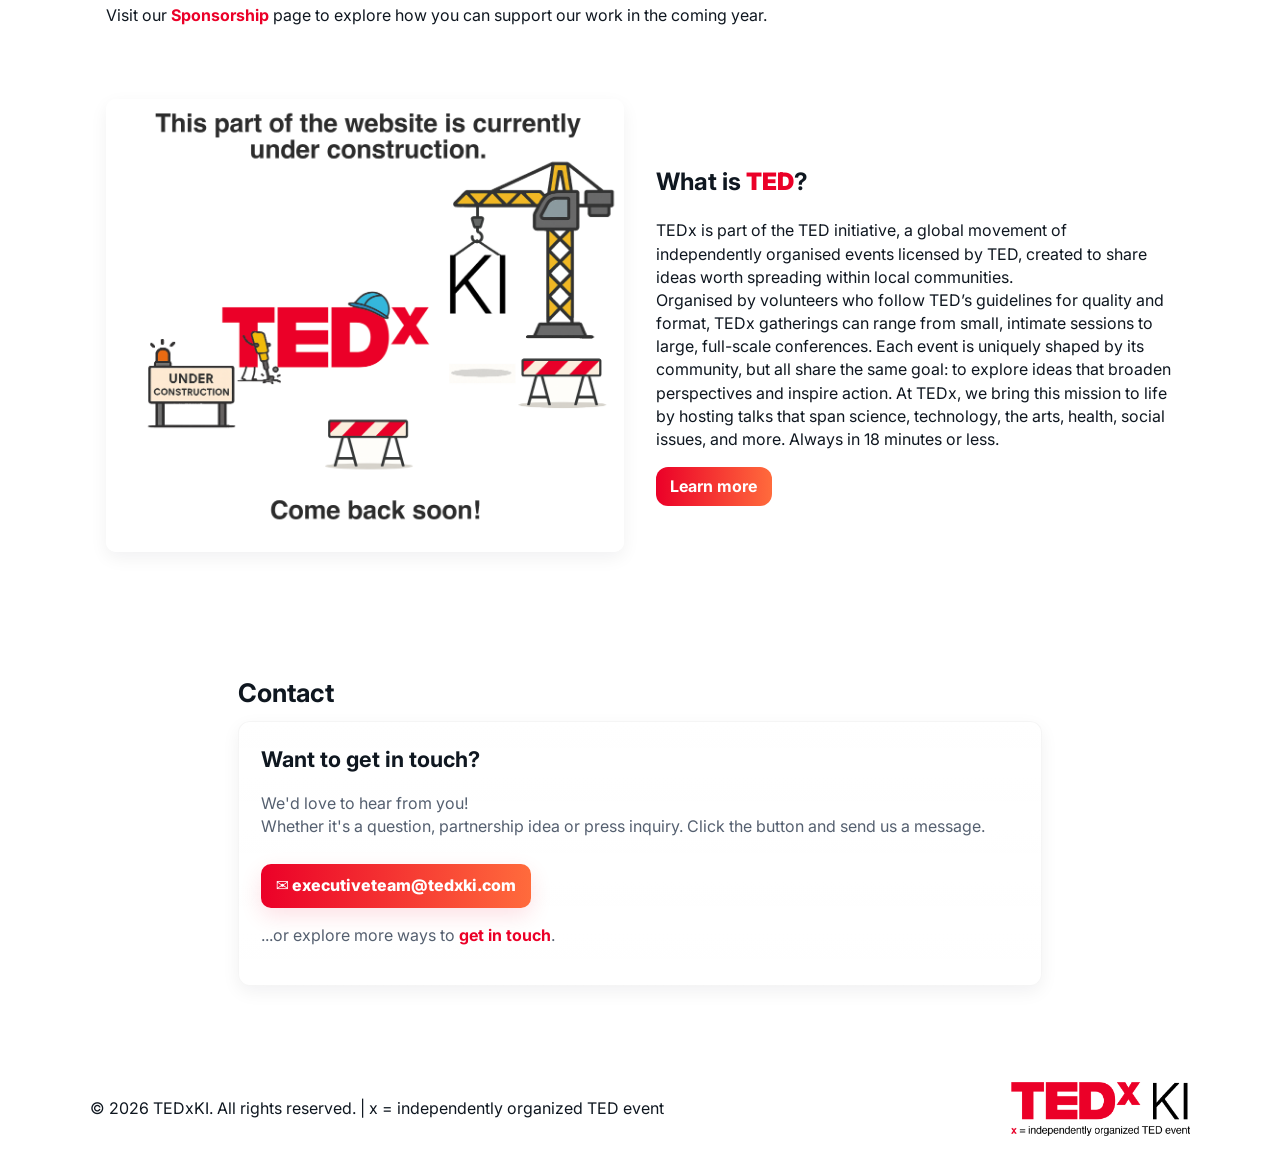
==== commit 390abb9c: "Update Sponsor Date" ====
--- a/index.html
+++ b/index.html
@@ -144,7 +144,7 @@
 
       <!-- Sponsor marquee -->
       <section class="sponsor-band" aria-label="Partners & sponsors">
-        <h2>Our Sponsors in 2025</h2>
+        <h2>Our Sponsors in 2026</h2>
         <div class="marquee" id="marquee">
           <div class="marquee-track" id="marqueeTrack" aria-hidden="true">
             <!-- real sponsor logos -->
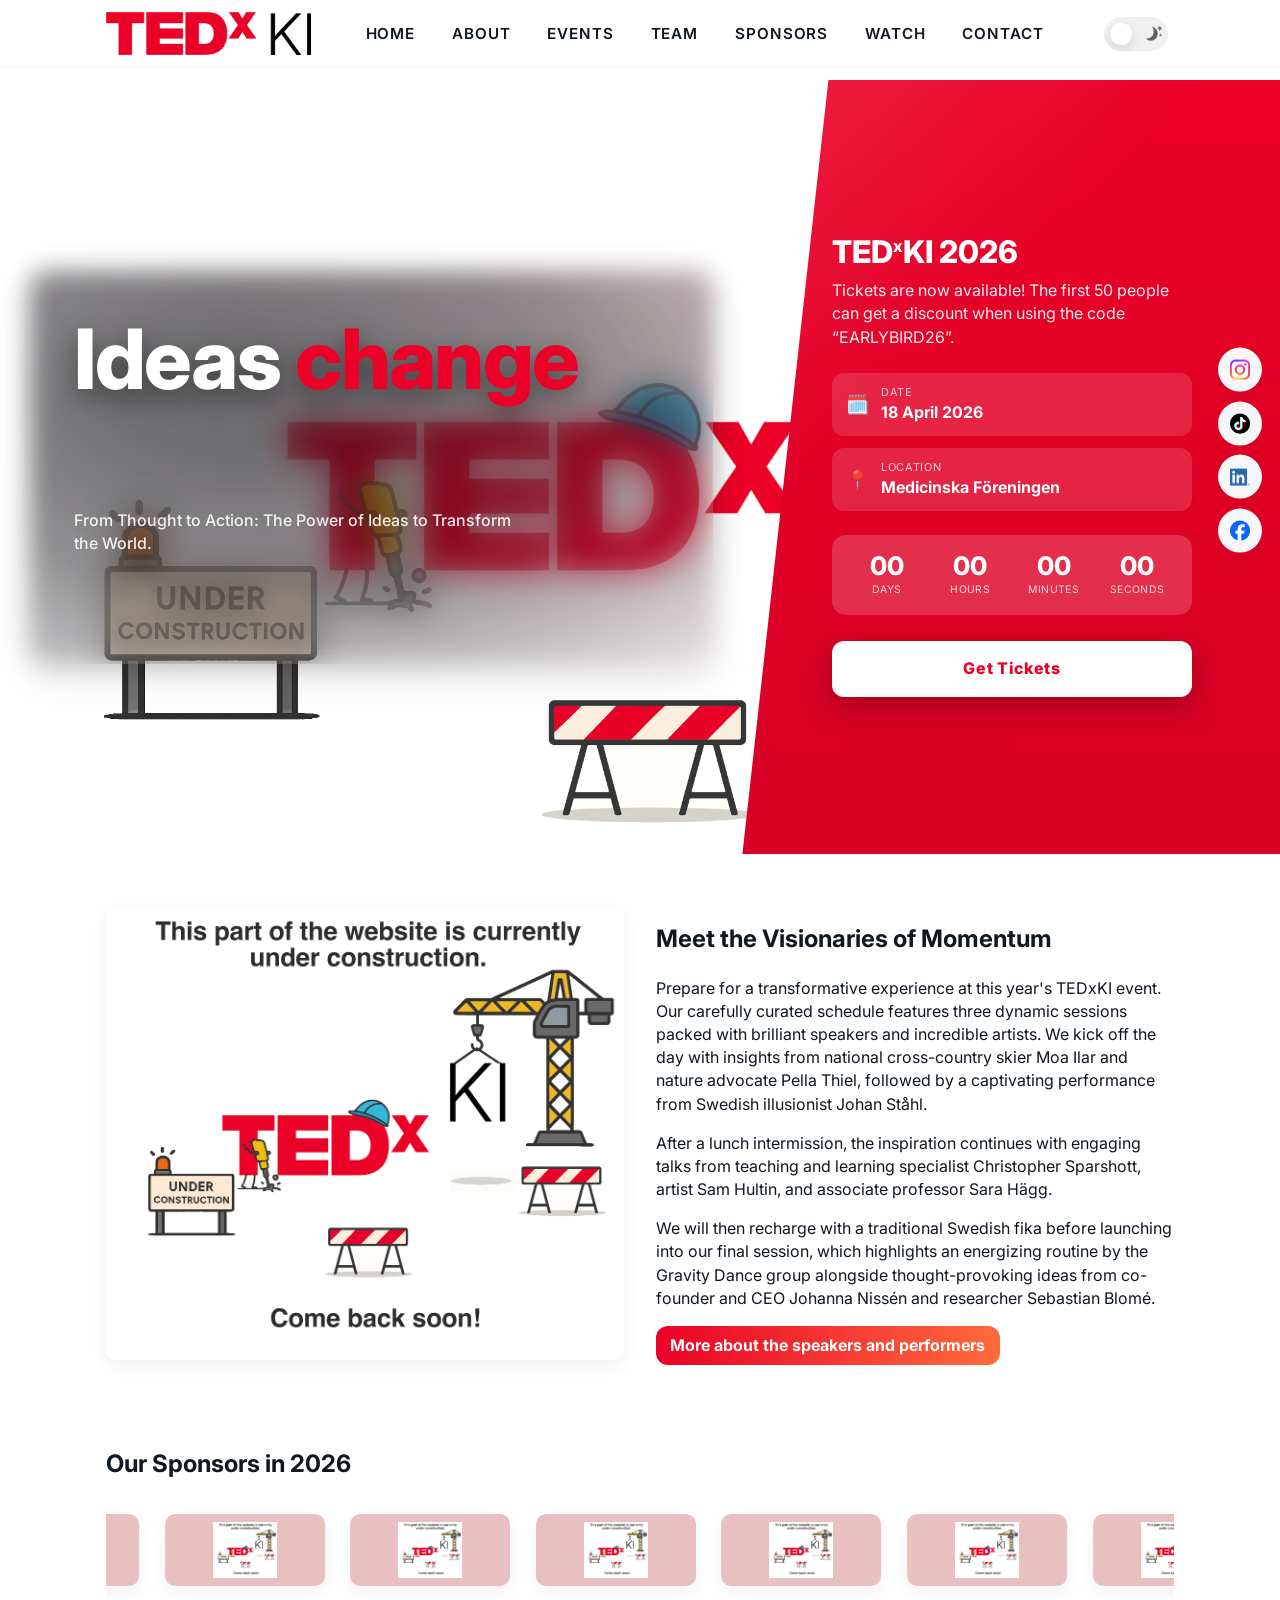
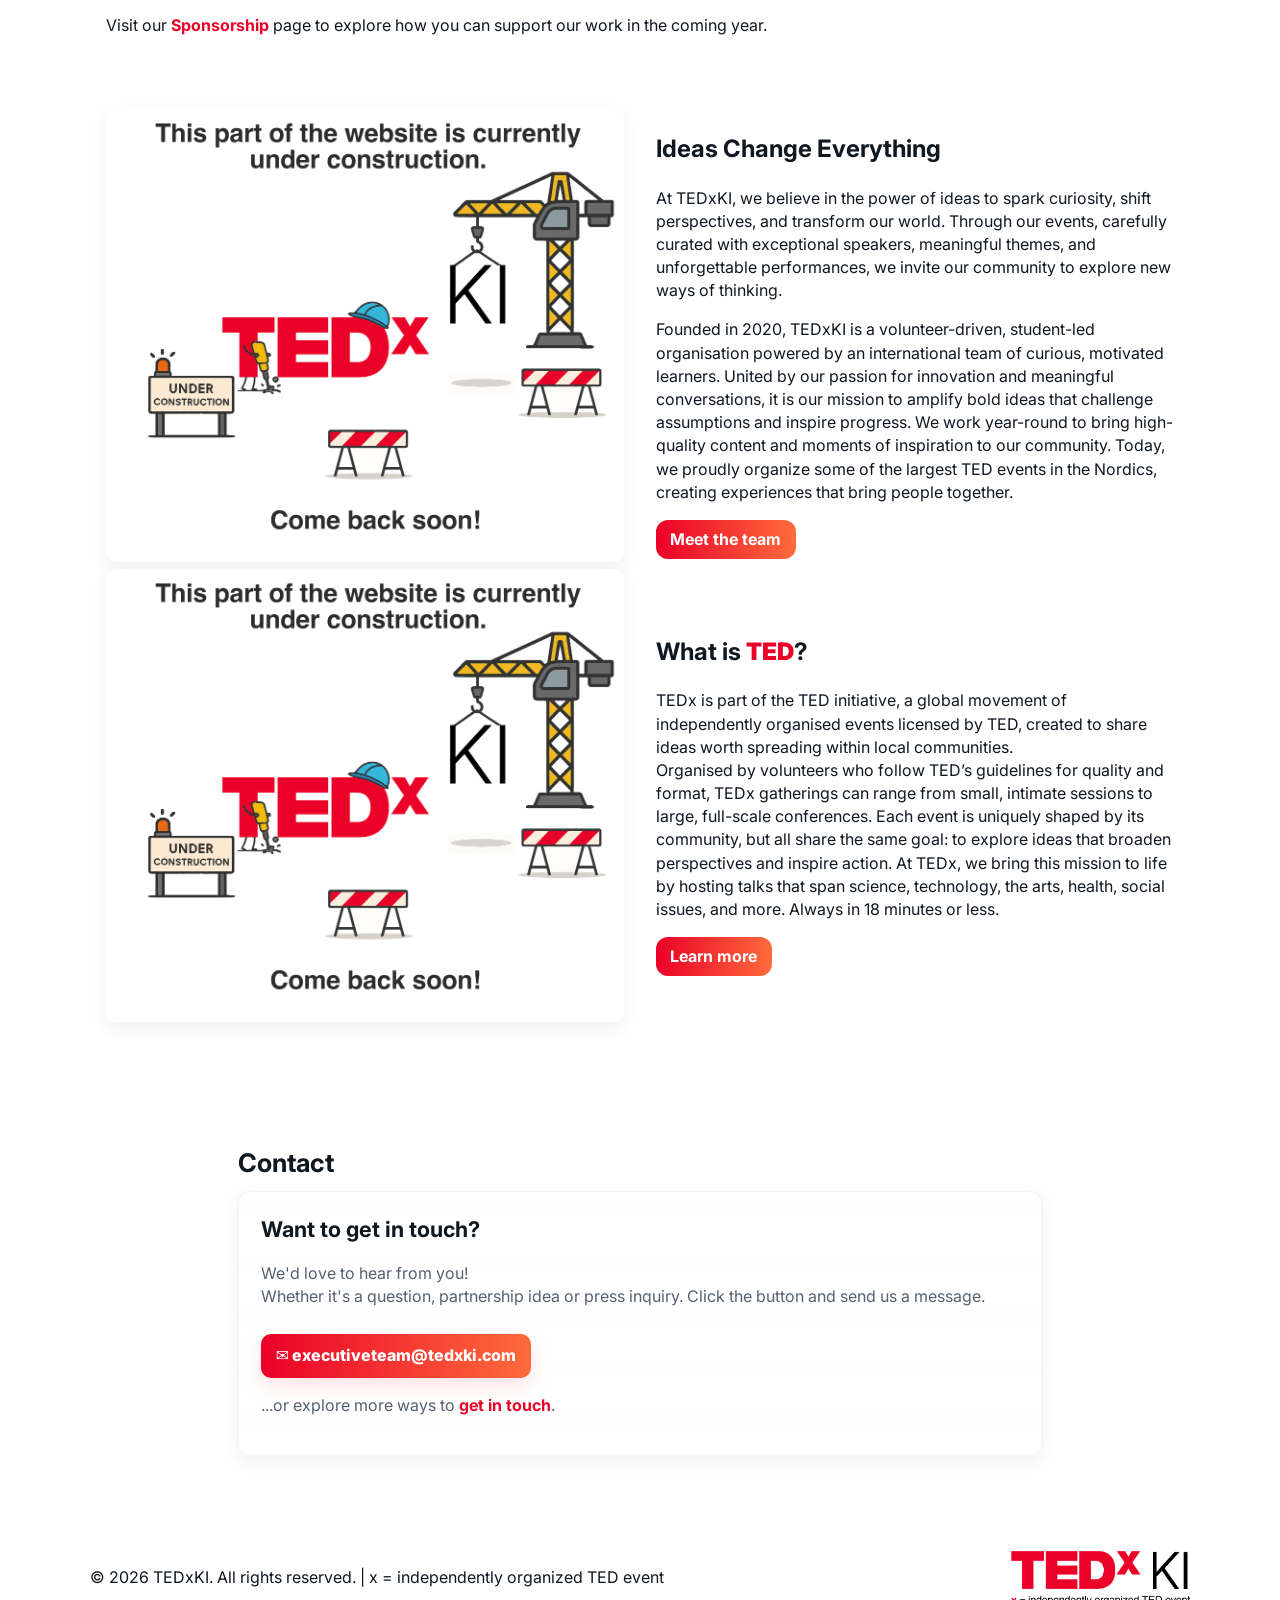
==== commit 5e74d178: "Adjusting Sponsors; Adding Schedule" ====
--- a/index.html
+++ b/index.html
@@ -130,14 +130,15 @@
             <img 
               src="/assets/images/UnderConstruction.png"
               alt="Example image 1" 
-              data-static-code="HostsOnStage (1)"
+              data-static-code="2026-Schedule "
             />
           </div>
           <div class="content-body">
-            <h2>Ideas Change Everything</h2>
-            <p>At TEDxKI, we believe in the power of ideas to spark curiosity, shift perspectives, and transform our world. Through our events, carefully curated with exceptional speakers, meaningful themes, and unforgettable performances, we invite our community to explore new ways of thinking.</p>
-            <p>Founded in 2020, TEDxKI is a volunteer-driven, student-led organisation powered by an international team of curious, motivated learners. United by our passion for innovation and meaningful conversations, it is our mission to amplify bold ideas that challenge assumptions and inspire progress. We work year-round to bring high-quality content and moments of inspiration to our community. Today, we proudly organize some of the largest TED events in the Nordics, creating experiences that bring people together.</p>
-            <a class="cta" href="/sites/team/team.html">Meet the team</a>
+            <h2>Meet the Visionaries of Momentum</h2>
+            <p>Prepare for a transformative experience at this year's TEDxKI event. Our carefully curated schedule features three dynamic sessions packed with brilliant speakers and incredible artists. We kick off the day with insights from national cross-country skier Moa Ilar and nature advocate Pella Thiel, followed by a captivating performance from Swedish illusionist Johan Ståhl.</p>
+            <p>After a lunch intermission, the inspiration continues with engaging talks from teaching and learning specialist Christopher Sparshott, artist Sam Hultin, and associate professor Sara Hägg.</p>
+            <p>We will then recharge with a traditional Swedish fika before launching into our final session, which highlights an energizing routine by the Gravity Dance group alongside thought-provoking ideas from co-founder and CEO Johanna Nissén and researcher Sebastian Blomé.</p>
+            <a class="cta" href="/sites/events/events.html">More about the speakers and performers</a>
           </div>
         </div>
       </article>
@@ -155,13 +156,15 @@
             <div class="sponsor-logo"><img src="/assets/images/UnderConstruction.png" alt="Partner 5" data-static-code="Spon-Hemköp-2026"></div>
             <div class="sponsor-logo"><img src="/assets/images/UnderConstruction.png" alt="Partner 6" data-static-code="Spon-VitaminWell-2026"></div>
             <div class="sponsor-logo"><img src="/assets/images/UnderConstruction.png" alt="Partner 7" data-static-code="Spon-GreatEarth-2026"></div>
-            <div class="sponsor-logo"><img src="/assets/images/UnderConstruction.png" alt="Partner 1" data-static-code="Spon-Eucerin-2026"></div>
-            <div class="sponsor-logo"><img src="/assets/images/UnderConstruction.png" alt="Partner 2" data-static-code="Spon-Humble-2026"></div>
-            <div class="sponsor-logo"><img src="/assets/images/UnderConstruction.png" alt="Partner 3" data-static-code="Spon-Takeda-2026"></div>
-            <div class="sponsor-logo"><img src="/assets/images/UnderConstruction.png" alt="Partner 4" data-static-code="Spon-Sarem-2026"></div>
-            <div class="sponsor-logo"><img src="/assets/images/UnderConstruction.png" alt="Partner 5" data-static-code="Spon-Hemköp-2026"></div>
-            <div class="sponsor-logo"><img src="/assets/images/UnderConstruction.png" alt="Partner 6" data-static-code="Spon-VitaminWell-2026"></div>
-            <div class="sponsor-logo"><img src="/assets/images/UnderConstruction.png" alt="Partner 7" data-static-code="Spon-GreatEarth-2026"></div>                                 
+            <div class="sponsor-logo"><img src="/assets/images/UnderConstruction.png" alt="Partner 8" data-static-code="Spon-ReDo-2026"></div> 
+            <div class="sponsor-logo"><img src="/assets/images/UnderConstruction.png" alt="Partner 1" data-static-code="Spon-Eucerin-2026"></div>
+            <div class="sponsor-logo"><img src="/assets/images/UnderConstruction.png" alt="Partner 2" data-static-code="Spon-Humble-2026"></div>
+            <div class="sponsor-logo"><img src="/assets/images/UnderConstruction.png" alt="Partner 3" data-static-code="Spon-Takeda-2026"></div>
+            <div class="sponsor-logo"><img src="/assets/images/UnderConstruction.png" alt="Partner 4" data-static-code="Spon-Sarem-2026"></div>
+            <div class="sponsor-logo"><img src="/assets/images/UnderConstruction.png" alt="Partner 5" data-static-code="Spon-Hemköp-2026"></div>
+            <div class="sponsor-logo"><img src="/assets/images/UnderConstruction.png" alt="Partner 6" data-static-code="Spon-VitaminWell-2026"></div>
+            <div class="sponsor-logo"><img src="/assets/images/UnderConstruction.png" alt="Partner 7" data-static-code="Spon-GreatEarth-2026"></div>  
+            <div class="sponsor-logo"><img src="/assets/images/UnderConstruction.png" alt="Partner 8" data-static-code="Spon-ReDo-2026"></div>                                 
             <!-- duplicate for seamless loop (JS also duplicates if needed) -->
             <div class="sponsor-logo"><img src="/assets/images/UnderConstruction.png" alt="Partner 1" data-static-code="Spon-Eucerin-2026"></div>
             <div class="sponsor-logo"><img src="/assets/images/UnderConstruction.png" alt="Partner 2" data-static-code="Spon-Humble-2026"></div>
@@ -170,19 +173,40 @@
             <div class="sponsor-logo"><img src="/assets/images/UnderConstruction.png" alt="Partner 5" data-static-code="Spon-Hemköp-2026"></div>
             <div class="sponsor-logo"><img src="/assets/images/UnderConstruction.png" alt="Partner 6" data-static-code="Spon-VitaminWell-2026"></div>
             <div class="sponsor-logo"><img src="/assets/images/UnderConstruction.png" alt="Partner 7" data-static-code="Spon-GreatEarth-2026"></div>
-            <div class="sponsor-logo"><img src="/assets/images/UnderConstruction.png" alt="Partner 1" data-static-code="Spon-Eucerin-2026"></div>
-            <div class="sponsor-logo"><img src="/assets/images/UnderConstruction.png" alt="Partner 2" data-static-code="Spon-Humble-2026"></div>
-            <div class="sponsor-logo"><img src="/assets/images/UnderConstruction.png" alt="Partner 3" data-static-code="Spon-Takeda-2026"></div>
-            <div class="sponsor-logo"><img src="/assets/images/UnderConstruction.png" alt="Partner 4" data-static-code="Spon-Sarem-2026"></div>
-            <div class="sponsor-logo"><img src="/assets/images/UnderConstruction.png" alt="Partner 5" data-static-code="Spon-Hemköp-2026"></div>
-            <div class="sponsor-logo"><img src="/assets/images/UnderConstruction.png" alt="Partner 6" data-static-code="Spon-VitaminWell-2026"></div>
-            <div class="sponsor-logo"><img src="/assets/images/UnderConstruction.png" alt="Partner 7" data-static-code="Spon-GreatEarth-2026"></div>  
+            <div class="sponsor-logo"><img src="/assets/images/UnderConstruction.png" alt="Partner 8" data-static-code="Spon-ReDo-2026"></div> 
+            <div class="sponsor-logo"><img src="/assets/images/UnderConstruction.png" alt="Partner 1" data-static-code="Spon-Eucerin-2026"></div>
+            <div class="sponsor-logo"><img src="/assets/images/UnderConstruction.png" alt="Partner 2" data-static-code="Spon-Humble-2026"></div>
+            <div class="sponsor-logo"><img src="/assets/images/UnderConstruction.png" alt="Partner 3" data-static-code="Spon-Takeda-2026"></div>
+            <div class="sponsor-logo"><img src="/assets/images/UnderConstruction.png" alt="Partner 4" data-static-code="Spon-Sarem-2026"></div>
+            <div class="sponsor-logo"><img src="/assets/images/UnderConstruction.png" alt="Partner 5" data-static-code="Spon-Hemköp-2026"></div>
+            <div class="sponsor-logo"><img src="/assets/images/UnderConstruction.png" alt="Partner 6" data-static-code="Spon-VitaminWell-2026"></div>
+            <div class="sponsor-logo"><img src="/assets/images/UnderConstruction.png" alt="Partner 7" data-static-code="Spon-GreatEarth-2026"></div>
+            <div class="sponsor-logo"><img src="/assets/images/UnderConstruction.png" alt="Partner 8" data-static-code="Spon-ReDo-2026"></div>   
           </div>
         </div>
         <p class="marquee-hint">Visit our <a class="hyper-link" href="/sites/sponsors/sponsors.html">Sponsorship</a> page to explore how you can support our work in the coming year.</p>
       </section>
 
       <!-- more content -->
+      <article class="content-section scroll-fade">
+        <div class="content-inner">
+          <div class="content-media">
+            <img 
+              src="/assets/images/UnderConstruction.png"
+              alt="Example image 1" 
+              data-static-code="HostsOnStage (1)"
+            />
+          </div>
+          <div class="content-body">
+            <h2>Ideas Change Everything</h2>
+            <p>At TEDxKI, we believe in the power of ideas to spark curiosity, shift perspectives, and transform our world. Through our events, carefully curated with exceptional speakers, meaningful themes, and unforgettable performances, we invite our community to explore new ways of thinking.</p>
+            <p>Founded in 2020, TEDxKI is a volunteer-driven, student-led organisation powered by an international team of curious, motivated learners. United by our passion for innovation and meaningful conversations, it is our mission to amplify bold ideas that challenge assumptions and inspire progress. We work year-round to bring high-quality content and moments of inspiration to our community. Today, we proudly organize some of the largest TED events in the Nordics, creating experiences that bring people together.</p>
+            <a class="cta" href="/sites/team/team.html">Meet the team</a>
+          </div>
+        </div>
+      </article>
+
+
       <article class="content-section reverse scroll-fade">
         <div class="content-inner">
           <div class="content-media">
--- a/sites/landing/landing.css
+++ b/sites/landing/landing.css
@@ -60,7 +60,7 @@
 .sponsor-band{ margin:2.5rem 0; padding:1rem 0; }
 .marquee{ overflow:hidden; position:relative; }
 .marquee-track{ display:flex; gap:1.6rem; align-items:center; padding:12px 0; transform:translate3d(0,0,0); will-change:transform; }
-.marquee-track .sponsor-logo{ flex:0 0 auto; display:flex; align-items:center; justify-content:center; width:160px; height:72px; background:var(--surface); border-radius:10px; padding:8px; box-shadow:var(--shadow); transition: transform 220ms ease; overflow:hidden; }
+.marquee-track .sponsor-logo{ flex:0 0 auto; display:flex; align-items:center; justify-content:center; width:160px; height:72px; background:#e8c0c0; border-radius:10px; padding:8px; box-shadow:var(--shadow); transition: transform 220ms ease; overflow:hidden; }
 .marquee-track .sponsor-logo img{ max-width:100%; max-height:100%; object-fit:contain; display:block; margin:auto; }
 
 /* Ensure cloned marquee sets lay out logos horizontally */
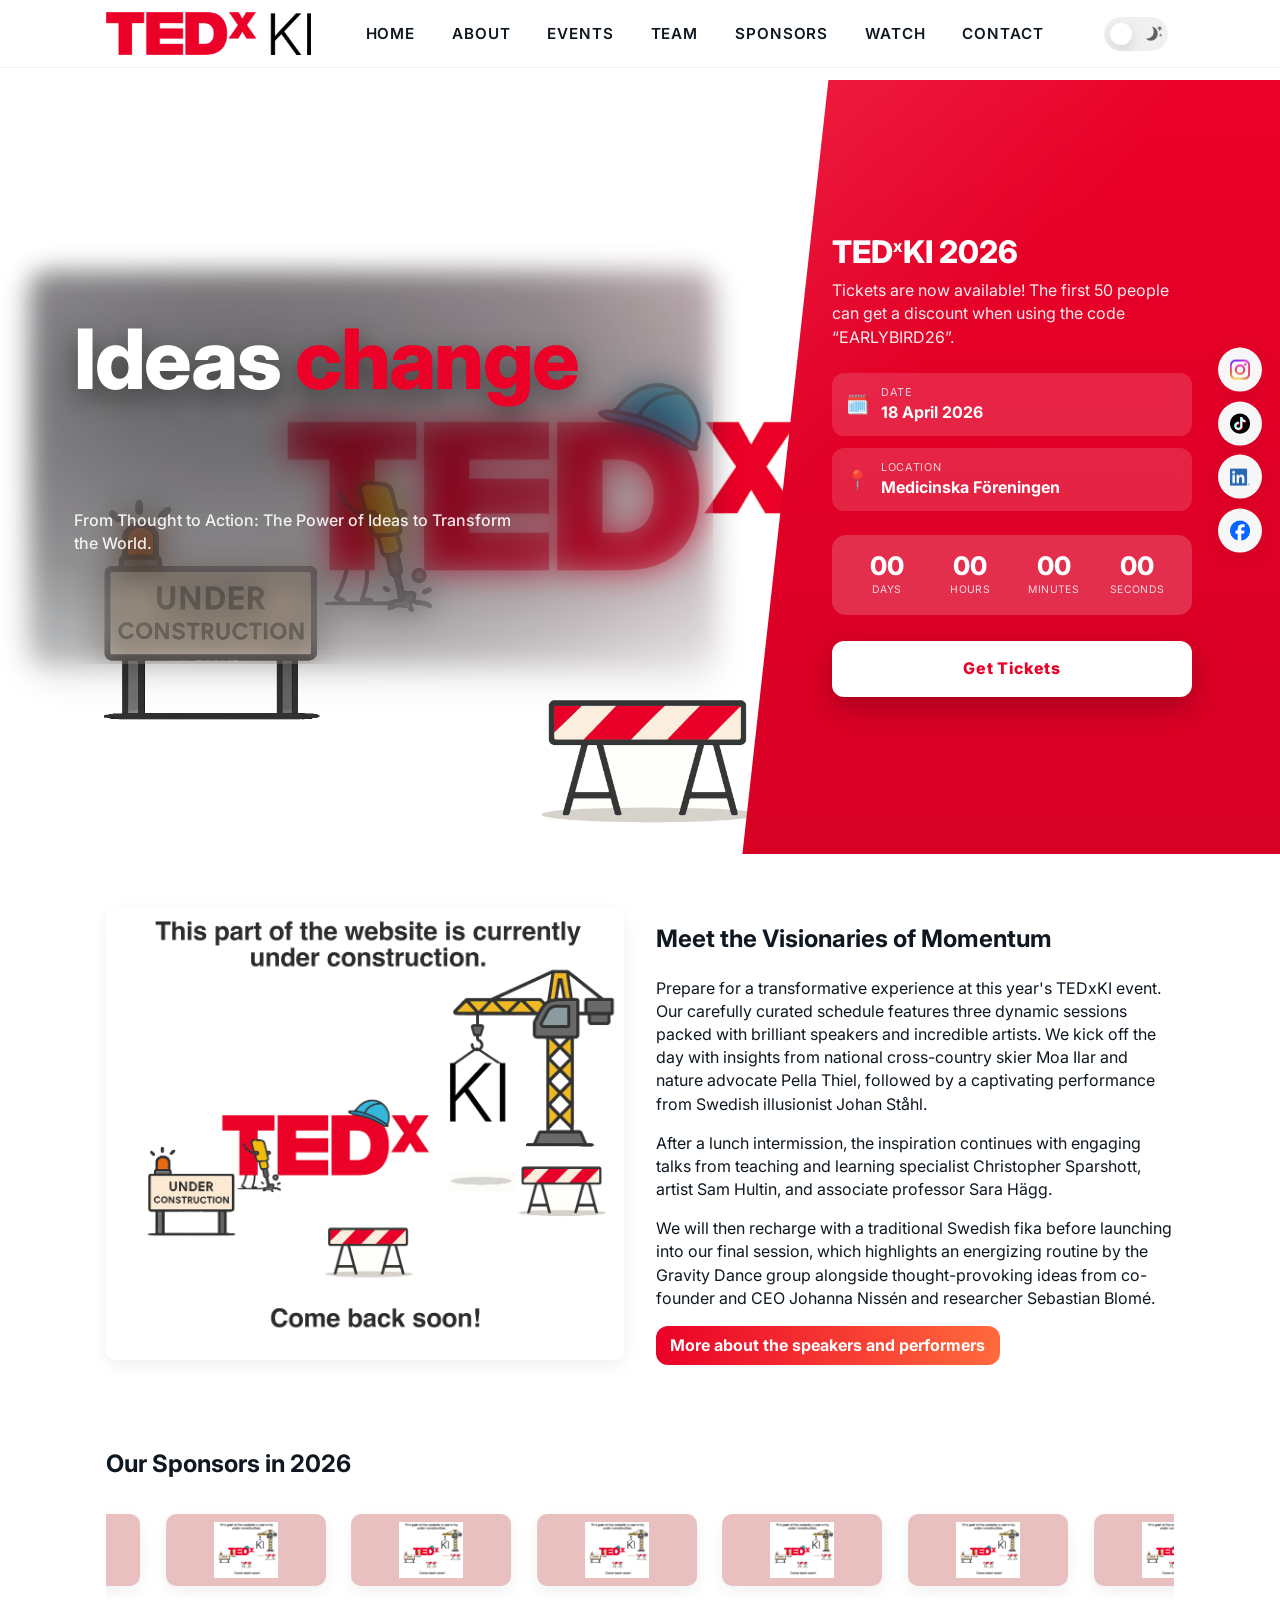
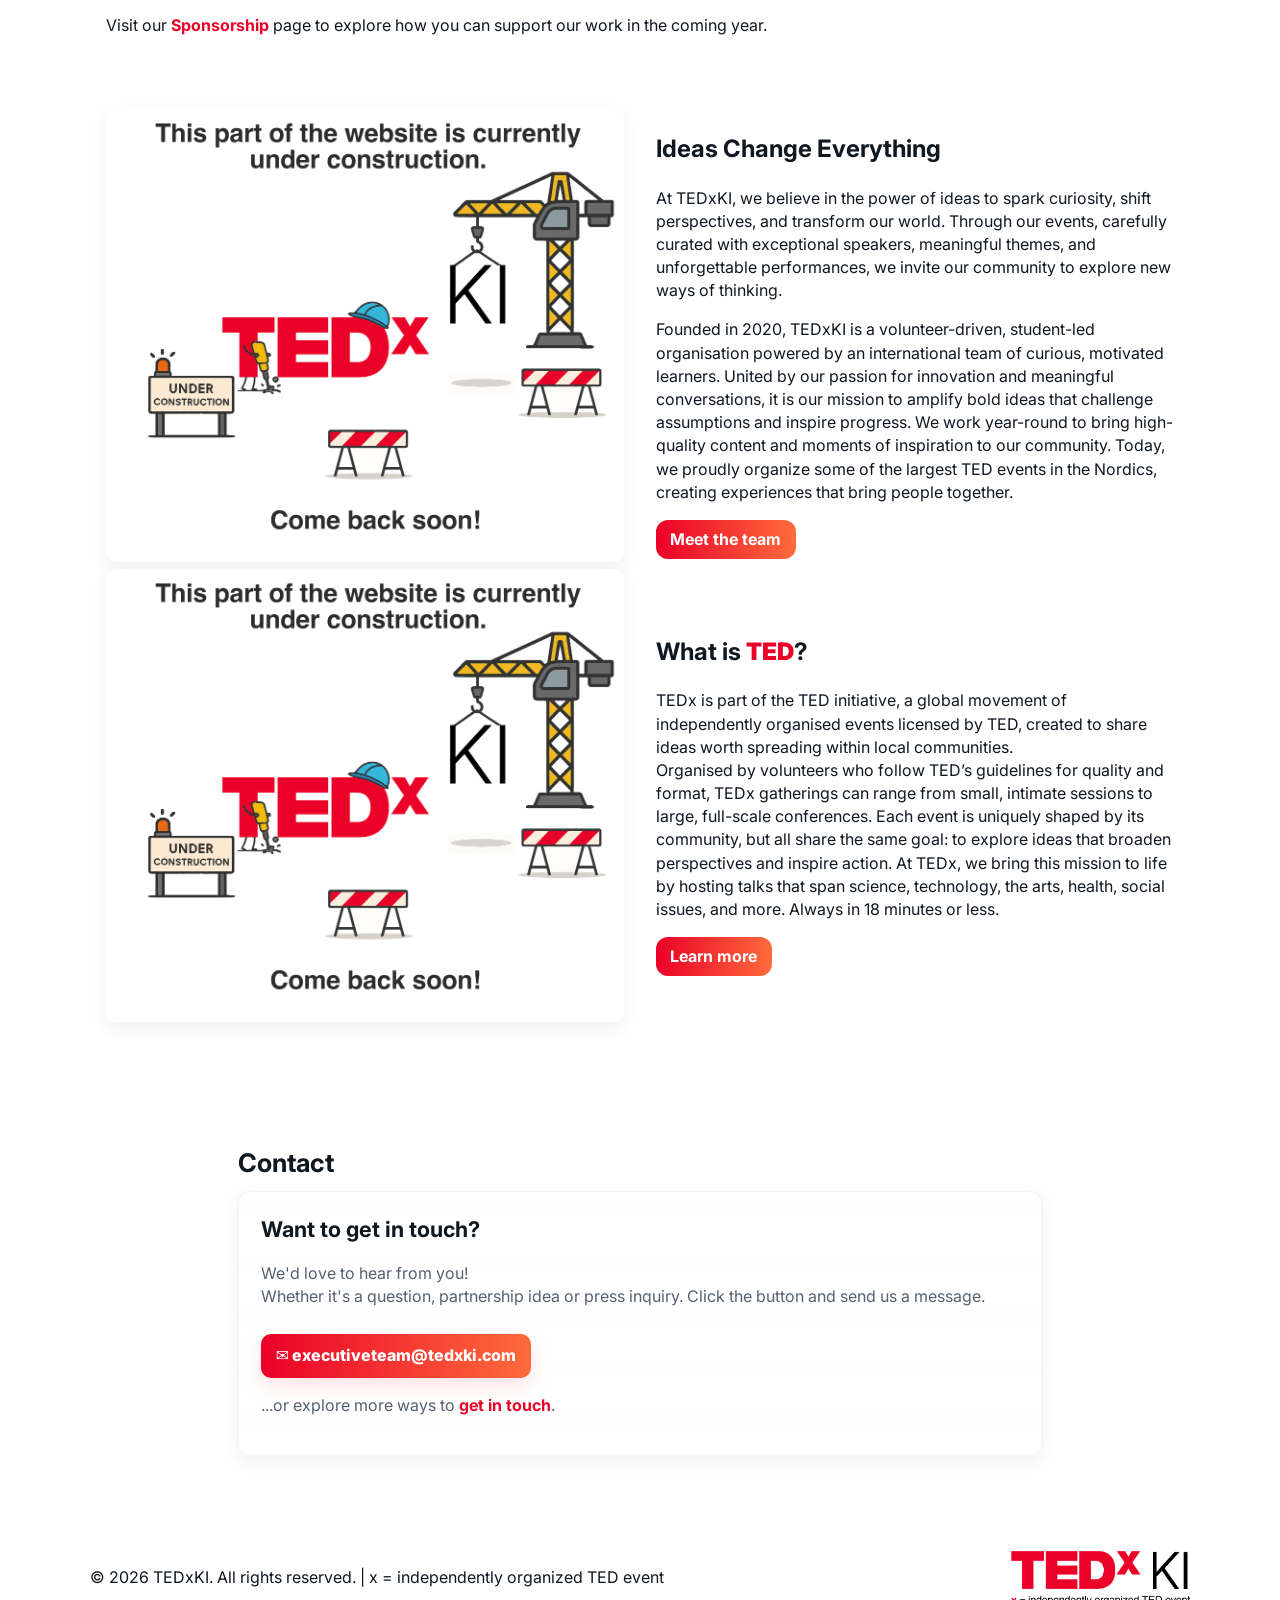
==== commit 5839f5a8: "Removing Popup Sale" ====
--- a/index.html
+++ b/index.html
@@ -34,10 +34,6 @@
 
   <social-strip></social-strip>
 
-  <newsletter-popup></newsletter-popup>
-
-  <flash-sale-overlay></flash-sale-overlay>
-
 
   <main>
     <!-- Hero -->
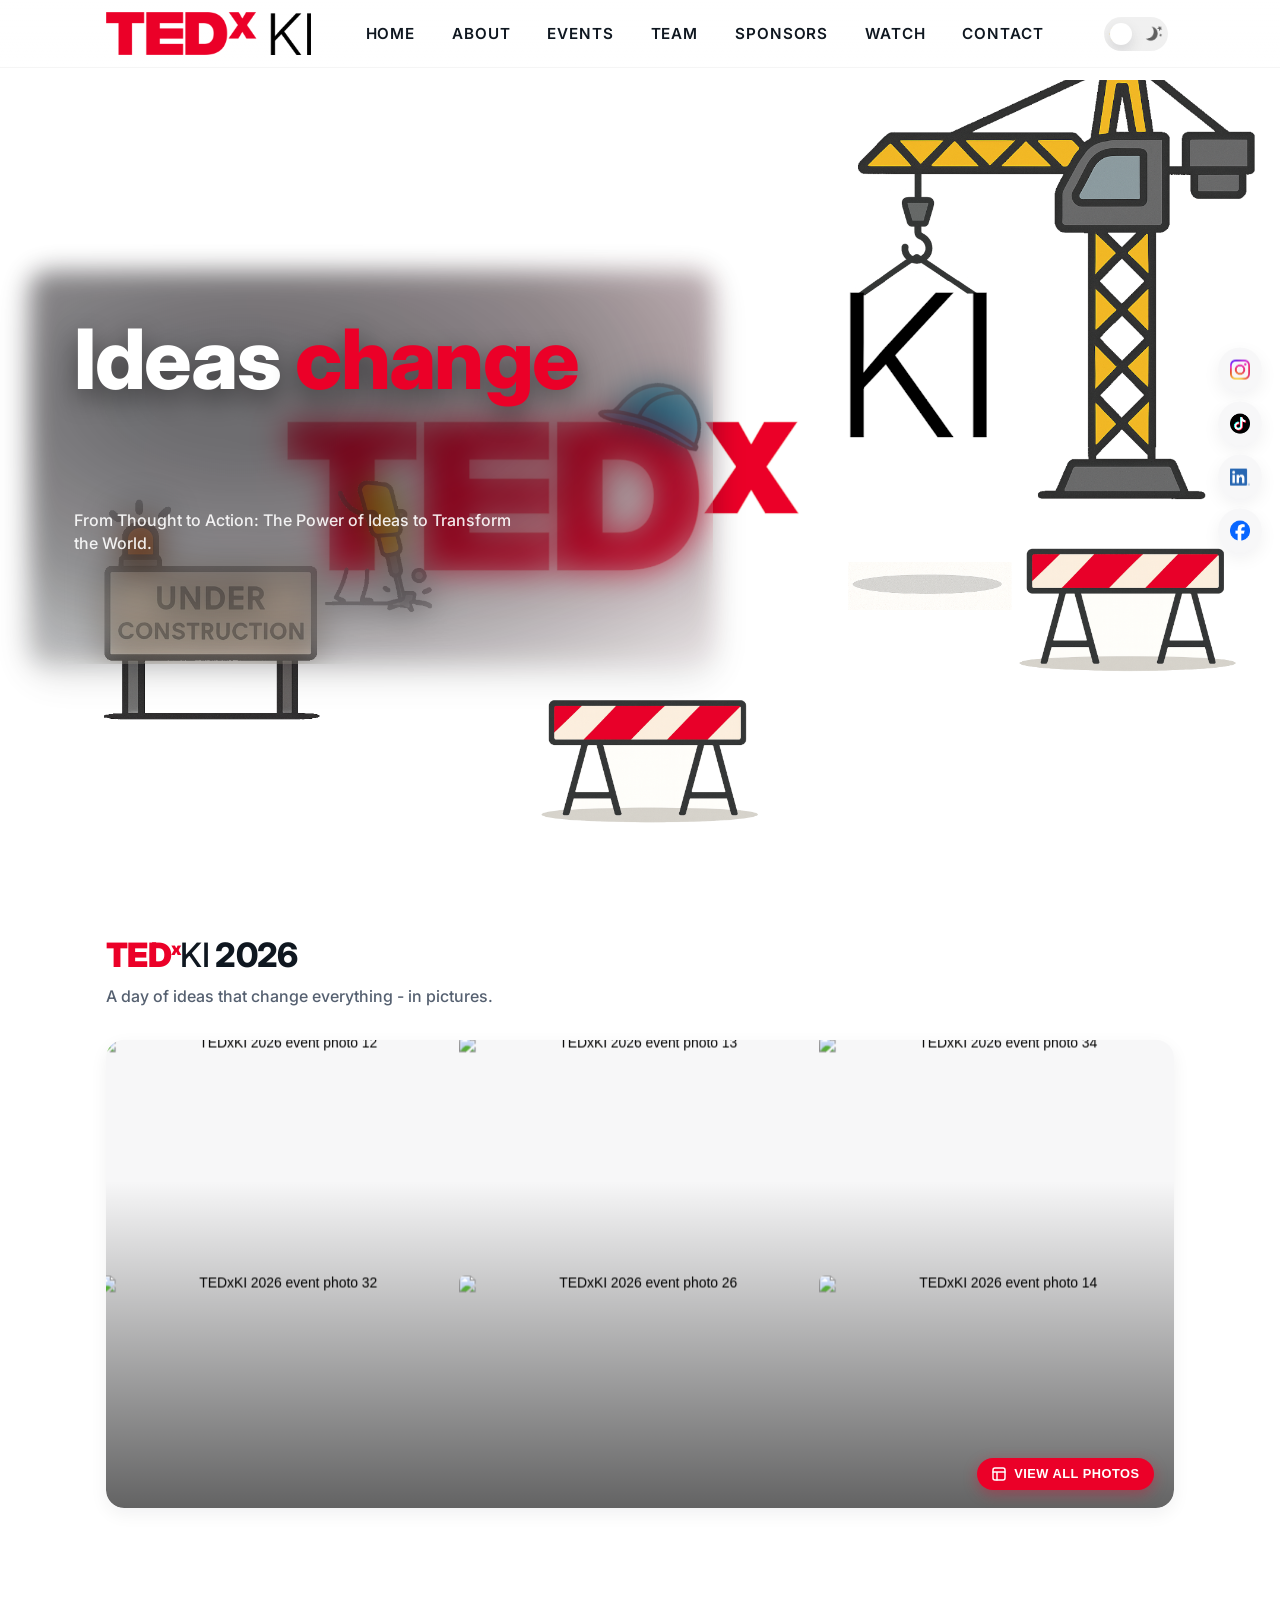
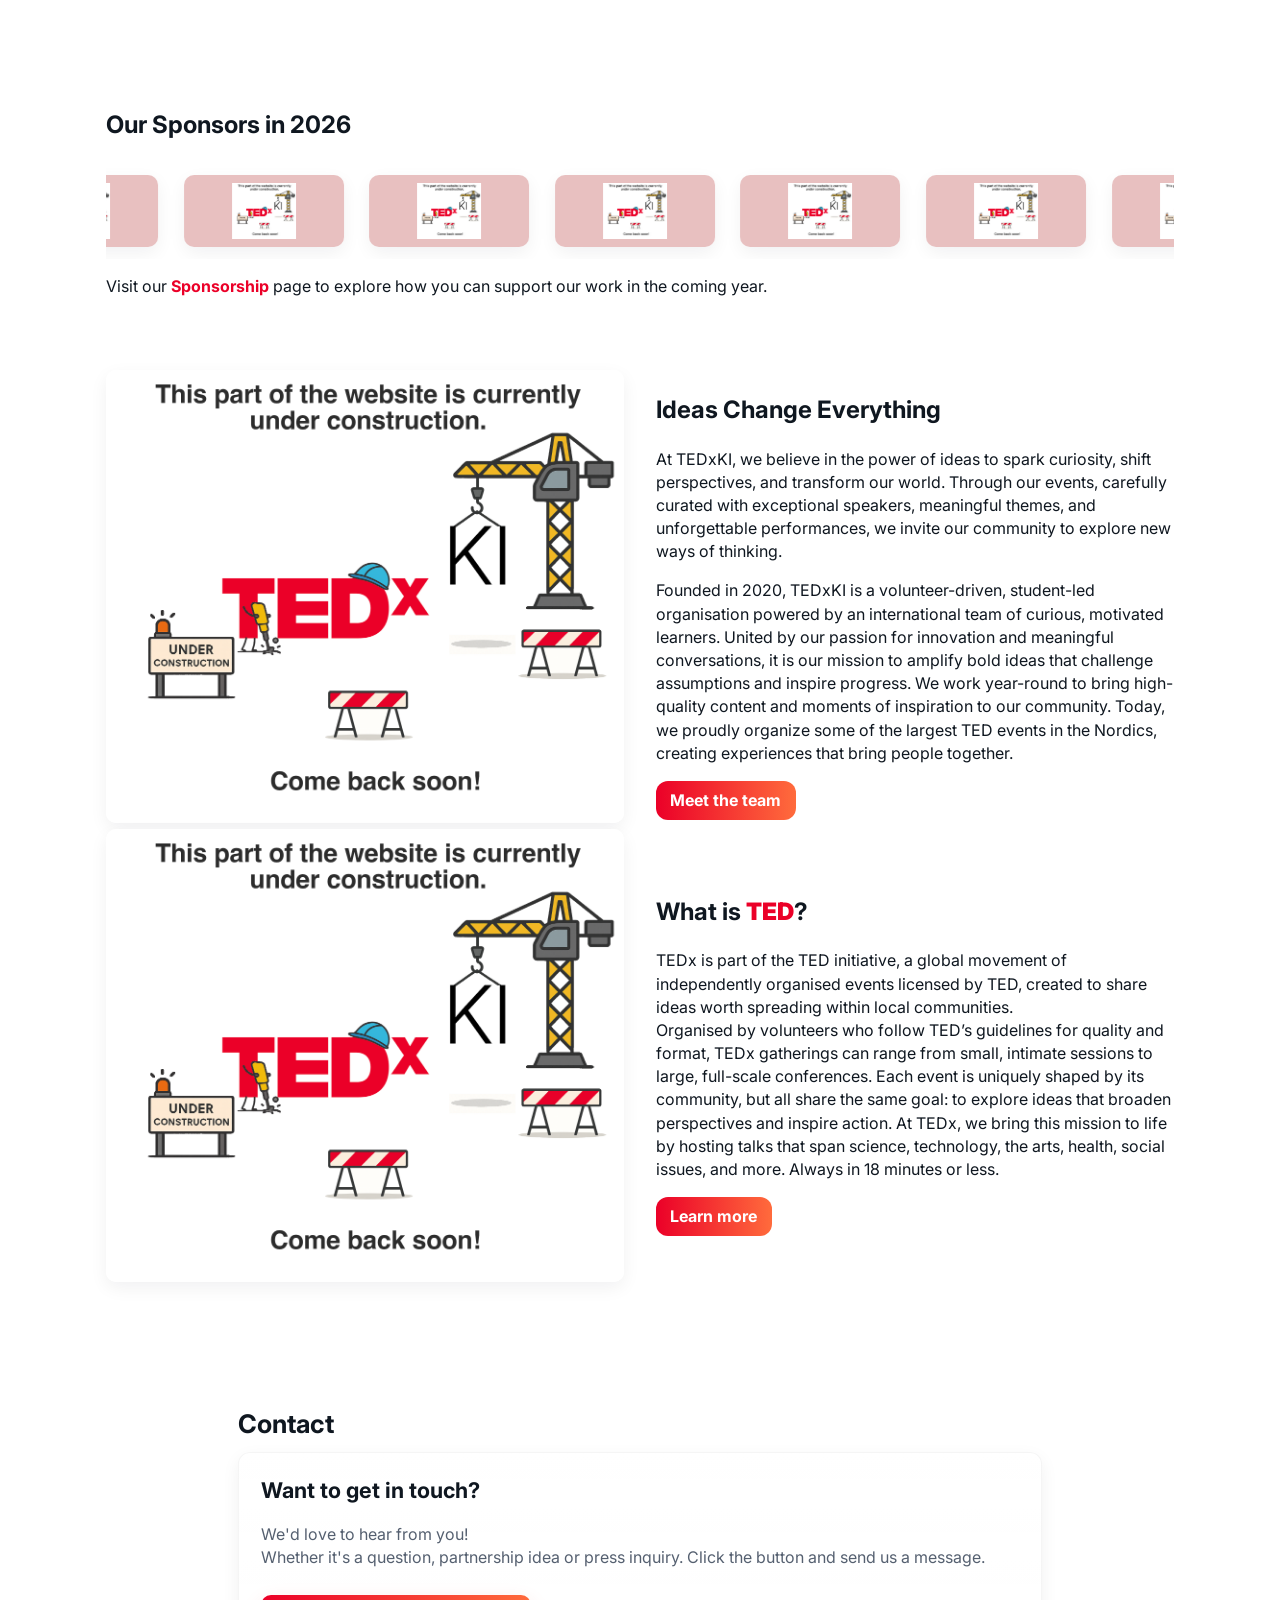
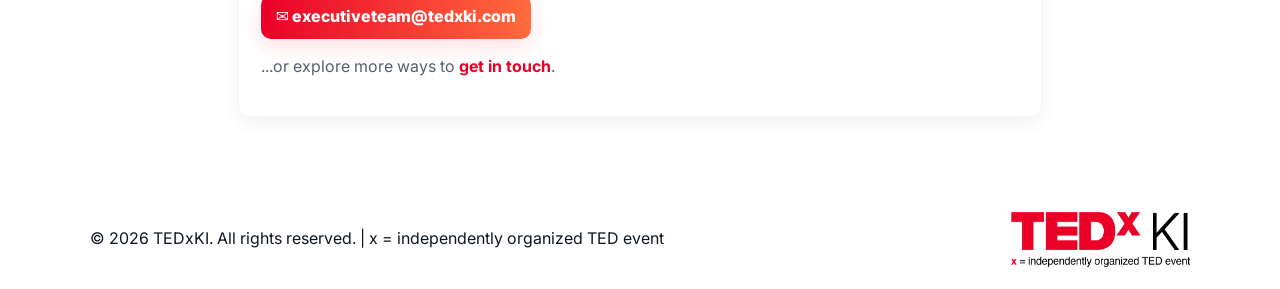
==== commit f48a9e19: "Add photo gallery and remove flash sale overlay Replace the flash-sale/ticket UI with a full photo g" ====
--- a/index.html
+++ b/index.html
@@ -59,86 +59,83 @@
         </div>
       </div>
 
-      <aside class="ticket-panel" aria-label="Ticket information">
-        <div class="ticket-panel__surface">
-          <div class="ticket-inner">
-            <h1 class="ticket-title"> TED<span style="font-size: 0.52em; vertical-align: super;">x</span>KI 2026</h1>
-            <p class="ticket-sub">Tickets are now available! The first 50 people can get a discount when using the code “EARLYBIRD26”.</p>
-
-            <div class="event-info">
-              <div class="event-item">
-                <div class="event-icon">🗓️</div>
-                <div class="event-text">
-                  <span class="event-label">Date</span>
-                  <span class="event-value">18 April 2026</span>
-                </div>
-              </div>
-
-              <div class="event-item">
-                <div class="event-icon">📍</div>
-                <div class="event-text">
-                  <span class="event-label">Location</span>
-                  <a class="event-value event-map"
-                    href="https://maps.app.goo.gl/HNtQtwXqsqydMBS17"
-                    target="_blank"
-                    rel="noopener">
-                    Medicinska Föreningen
-                  </a>
-                </div>
-              </div>
-            </div>
-
-            <div class="countdown-frame">
-              <div class="countdown-item">
-                <span id="days">00</span>
-                <label>days</label>
-              </div>
-              <div class="countdown-item">
-                <span id="hours">00</span>
-                <label>hours</label>
-              </div>
-              <div class="countdown-item">
-                <span id="minutes">00</span>
-                <label>minutes</label>
-              </div>
-              <div class="countdown-item">
-                <span id="seconds">00</span>
-                <label>seconds</label>
-              </div>
-            </div>
-
-            <a class="ticket-btn" href="https://billetto.se/e/tedxki-2026-momentum-biljetter-1883169?utm_source=organiser&utm_medium=share&utm_campaign=copy_link&utm_content=1" target="_blank" rel="noopener">
-              Get Tickets
-            </a>
-          </div>
-        </div>
-      </aside>
-
 
     </section>
 
+<!-- ===================== PHOTO GALLERY ===================== -->
+<section class="gallery-section scroll-fade" aria-label="TEDxKI 2026 Photo Gallery">
+  <div class="container">
+    <div class="gallery-header">
+      <h2 class="gallery-title">
+         <span class="brand-mark">TED<span class="sup">x</span></span><span class="brand-tail">KI</span> <span>2026</span>
+      </h2>
+      <p class="gallery-subtitle">A day of ideas that change everything - in pictures.</p>
+    </div>
+
+
+    <!-- Preview strip — mosaic of cycling images -->
+    <button class="gallery-preview" id="galleryPreview" aria-label="Open full photo gallery" type="button">
+      <!-- Mosaic grid of 6 images that cycle individually -->
+      <div class="gallery-mosaic" id="galleryMosaic">
+        <img class="gallery-tile" data-static-code="gallery-2026-01" data-static-params="fm=webp&q=82&w=400" src="" alt="TEDxKI 2026 event photo 1" data-placeholder="/assets/images/placeholder.jpg">
+        <img class="gallery-tile" data-static-code="gallery-2026-02" data-static-params="fm=webp&q=82&w=400" src="" alt="TEDxKI 2026 event photo 2" data-placeholder="/assets/images/placeholder.jpg">
+        <img class="gallery-tile" data-static-code="gallery-2026-03" data-static-params="fm=webp&q=82&w=400" src="" alt="TEDxKI 2026 event photo 3" data-placeholder="/assets/images/placeholder.jpg">
+        <img class="gallery-tile" data-static-code="gallery-2026-04" data-static-params="fm=webp&q=82&w=400" src="" alt="TEDxKI 2026 event photo 4" data-placeholder="/assets/images/placeholder.jpg">
+        <img class="gallery-tile" data-static-code="gallery-2026-05" data-static-params="fm=webp&q=82&w=400" src="" alt="TEDxKI 2026 event photo 5" data-placeholder="/assets/images/placeholder.jpg">
+        <img class="gallery-tile" data-static-code="gallery-2026-06" data-static-params="fm=webp&q=82&w=400" src="" alt="TEDxKI 2026 event photo 6" data-placeholder="/assets/images/placeholder.jpg">
+      </div>
+
+      <!-- Hidden images for build process to fill all src -->
+      <div style="display:none;">
+        <img id="gallery-img-01" data-static-code="gallery-2026-01" data-static-params="fm=webp&q=82&w=400" src="" alt="">
+        <img id="gallery-img-02" data-static-code="gallery-2026-02" data-static-params="fm=webp&q=82&w=400" src="" alt="">
+        <img id="gallery-img-03" data-static-code="gallery-2026-03" data-static-params="fm=webp&q=82&w=400" src="" alt="">
+        <img id="gallery-img-04" data-static-code="gallery-2026-04" data-static-params="fm=webp&q=82&w=400" src="" alt="">
+        <img id="gallery-img-05" data-static-code="gallery-2026-05" data-static-params="fm=webp&q=82&w=400" src="" alt="">
+        <img id="gallery-img-06" data-static-code="gallery-2026-06" data-static-params="fm=webp&q=82&w=400" src="" alt="">
+        <img id="gallery-img-07" data-static-code="gallery-2026-07" data-static-params="fm=webp&q=82&w=400" src="" alt="">
+        <img id="gallery-img-08" data-static-code="gallery-2026-08" data-static-params="fm=webp&q=82&w=400" src="" alt="">
+        <img id="gallery-img-09" data-static-code="gallery-2026-09" data-static-params="fm=webp&q=82&w=400" src="" alt="">
+        <img id="gallery-img-10" data-static-code="gallery-2026-10" data-static-params="fm=webp&q=82&w=400" src="" alt="">
+        <img id="gallery-img-11" data-static-code="gallery-2026-11" data-static-params="fm=webp&q=82&w=400" src="" alt="">
+        <img id="gallery-img-12" data-static-code="gallery-2026-12" data-static-params="fm=webp&q=82&w=400" src="" alt="">
+        <img id="gallery-img-13" data-static-code="gallery-2026-13" data-static-params="fm=webp&q=82&w=400" src="" alt="">
+        <img id="gallery-img-14" data-static-code="gallery-2026-14" data-static-params="fm=webp&q=82&w=400" src="" alt="">
+        <img id="gallery-img-15" data-static-code="gallery-2026-15" data-static-params="fm=webp&q=82&w=400" src="" alt="">
+        <img id="gallery-img-16" data-static-code="gallery-2026-16" data-static-params="fm=webp&q=82&w=400" src="" alt="">
+        <img id="gallery-img-17" data-static-code="gallery-2026-17" data-static-params="fm=webp&q=82&w=400" src="" alt="">
+        <img id="gallery-img-18" data-static-code="gallery-2026-18" data-static-params="fm=webp&q=82&w=400" src="" alt="">
+        <img id="gallery-img-19" data-static-code="gallery-2026-19" data-static-params="fm=webp&q=82&w=400" src="" alt="">
+        <img id="gallery-img-20" data-static-code="gallery-2026-20" data-static-params="fm=webp&q=82&w=400" src="" alt="">
+        <img id="gallery-img-21" data-static-code="gallery-2026-21" data-static-params="fm=webp&q=82&w=400" src="" alt="">
+        <img id="gallery-img-22" data-static-code="gallery-2026-22" data-static-params="fm=webp&q=82&w=400" src="" alt="">
+        <img id="gallery-img-23" data-static-code="gallery-2026-23" data-static-params="fm=webp&q=82&w=400" src="" alt="">
+        <img id="gallery-img-24" data-static-code="gallery-2026-24" data-static-params="fm=webp&q=82&w=400" src="" alt="">
+        <img id="gallery-img-25" data-static-code="gallery-2026-25" data-static-params="fm=webp&q=82&w=400" src="" alt="">
+        <img id="gallery-img-26" data-static-code="gallery-2026-26" data-static-params="fm=webp&q=82&w=400" src="" alt="">
+        <img id="gallery-img-27" data-static-code="gallery-2026-27" data-static-params="fm=webp&q=82&w=400" src="" alt="">
+        <img id="gallery-img-28" data-static-code="gallery-2026-28" data-static-params="fm=webp&q=82&w=400" src="" alt="">
+        <img id="gallery-img-29" data-static-code="gallery-2026-29" data-static-params="fm=webp&q=82&w=400" src="" alt="">
+        <img id="gallery-img-30" data-static-code="gallery-2026-30" data-static-params="fm=webp&q=82&w=400" src="" alt="">
+        <img id="gallery-img-31" data-static-code="gallery-2026-31" data-static-params="fm=webp&q=82&w=400" src="" alt="">
+        <img id="gallery-img-32" data-static-code="gallery-2026-32" data-static-params="fm=webp&q=82&w=400" src="" alt="">
+        <img id="gallery-img-33" data-static-code="gallery-2026-33" data-static-params="fm=webp&q=82&w=400" src="" alt="">
+        <img id="gallery-img-34" data-static-code="gallery-2026-34" data-static-params="fm=webp&q=82&w=400" src="" alt="">
+        <img id="gallery-img-35" data-static-code="gallery-2026-35" data-static-params="fm=webp&q=82&w=400" src="" alt="">
+      </div>
+
+      <!-- Invite label -->
+      <div class="gallery-cta-badge">
+        <svg width="16" height="16" viewBox="0 0 24 24" fill="none" stroke="currentColor" stroke-width="2.2" stroke-linecap="round" stroke-linejoin="round" aria-hidden="true"><rect x="3" y="3" width="18" height="18" rx="3"/><path d="M3 9h18M9 21V9"/></svg>
+        View all photos
+      </div>
+    </button>
+  </div>
+</section>
 
     <!-- Content / example sections -->
     <section class="container content-list">
-      <article class="content-section scroll-fade">
-        <div class="content-inner">
-          <div class="content-media">
-            <img 
-              src="/assets/images/UnderConstruction.png"
-              alt="Example image 1" 
-              data-static-code="2026-Schedule "
-            />
-          </div>
-          <div class="content-body">
-            <h2>Meet the Visionaries of Momentum</h2>
-            <p>Prepare for a transformative experience at this year's TEDxKI event. Our carefully curated schedule features three dynamic sessions packed with brilliant speakers and incredible artists. We kick off the day with insights from national cross-country skier Moa Ilar and nature advocate Pella Thiel, followed by a captivating performance from Swedish illusionist Johan Ståhl.</p>
-            <p>After a lunch intermission, the inspiration continues with engaging talks from teaching and learning specialist Christopher Sparshott, artist Sam Hultin, and associate professor Sara Hägg.</p>
-            <p>We will then recharge with a traditional Swedish fika before launching into our final session, which highlights an energizing routine by the Gravity Dance group alongside thought-provoking ideas from co-founder and CEO Johanna Nissén and researcher Sebastian Blomé.</p>
-            <a class="cta" href="/sites/events/events.html">More about the speakers and performers</a>
-          </div>
-        </div>
-      </article>
-
+      
       <!-- Sponsor marquee -->
       <section class="sponsor-band" aria-label="Partners & sponsors">
         <h2>Our Sponsors in 2026</h2>
@@ -239,6 +236,147 @@
       </div>
     </section>
 
+<!-- ==================== GALLERY LIGHTBOX ==================== -->
+<div class="gallery-lightbox" id="galleryLightbox" role="dialog" aria-modal="true" aria-label="Photo gallery" aria-hidden="true">
+  <div class="gallery-lb-backdrop" id="galleryLbBackdrop"></div>
+  <div class="gallery-lb-inner">
+    <button class="gallery-lb-close" id="galleryLbClose" aria-label="Close gallery">
+      <svg width="20" height="20" viewBox="0 0 24 24" fill="none" stroke="currentColor" stroke-width="2.5" stroke-linecap="round"><line x1="18" y1="6" x2="6" y2="18"/><line x1="6" y1="6" x2="18" y2="18"/></svg>
+    </button>
+
+    <div class="gallery-lb-header">
+      <h3 class="gallery-lb-title"> <span class="brand-mark">TED<span class="sup">x</span></span><span class="brand-tail">KI</span> <span>2026</span> - Momentum</h3>
+    </div>
+
+    <!-- Masonry / grid of all photos -->
+    <div class="gallery-lb-grid" id="galleryLbGrid">
+      <!-- All gallery images — add as many data-static-code entries as you have photos -->
+      <button class="gallery-lb-thumb" type="button" aria-label="Photo 1">
+        <img data-static-code="gallery-2026-01" data-static-params="fm=webp&q=78&w=600" src="" alt="TEDxKI 2026 event photo 1" data-placeholder="/assets/images/placeholder.jpg" loading="lazy">
+      </button>
+      <button class="gallery-lb-thumb" type="button" aria-label="Photo 2">
+        <img data-static-code="gallery-2026-02" data-static-params="fm=webp&q=78&w=600" src="" alt="TEDxKI 2026 event photo 2" data-placeholder="/assets/images/placeholder.jpg" loading="lazy">
+      </button>
+      <button class="gallery-lb-thumb" type="button" aria-label="Photo 3">
+        <img data-static-code="gallery-2026-03" data-static-params="fm=webp&q=78&w=600" src="" alt="TEDxKI 2026 event photo 3" data-placeholder="/assets/images/placeholder.jpg" loading="lazy">
+      </button>
+      <button class="gallery-lb-thumb" type="button" aria-label="Photo 4">
+        <img data-static-code="gallery-2026-04" data-static-params="fm=webp&q=78&w=600" src="" alt="TEDxKI 2026 event photo 4" data-placeholder="/assets/images/placeholder.jpg" loading="lazy">
+      </button>
+      <button class="gallery-lb-thumb" type="button" aria-label="Photo 5">
+        <img data-static-code="gallery-2026-05" data-static-params="fm=webp&q=78&w=600" src="" alt="TEDxKI 2026 event photo 5" data-placeholder="/assets/images/placeholder.jpg" loading="lazy">
+      </button>
+      <button class="gallery-lb-thumb" type="button" aria-label="Photo 6">
+        <img data-static-code="gallery-2026-06" data-static-params="fm=webp&q=78&w=600" src="" alt="TEDxKI 2026 event photo 6" data-placeholder="/assets/images/placeholder.jpg" loading="lazy">
+      </button>
+      <button class="gallery-lb-thumb" type="button" aria-label="Photo 7">
+        <img data-static-code="gallery-2026-07" data-static-params="fm=webp&q=78&w=600" src="" alt="TEDxKI 2026 event photo 7" data-placeholder="/assets/images/placeholder.jpg" loading="lazy">
+      </button>
+      <button class="gallery-lb-thumb" type="button" aria-label="Photo 8">
+        <img data-static-code="gallery-2026-08" data-static-params="fm=webp&q=78&w=600" src="" alt="TEDxKI 2026 event photo 8" data-placeholder="/assets/images/placeholder.jpg" loading="lazy">
+      </button>
+      <button class="gallery-lb-thumb" type="button" aria-label="Photo 9">
+        <img data-static-code="gallery-2026-09" data-static-params="fm=webp&q=78&w=600" src="" alt="TEDxKI 2026 event photo 9" data-placeholder="/assets/images/placeholder.jpg" loading="lazy">
+      </button>
+      <button class="gallery-lb-thumb" type="button" aria-label="Photo 10">
+        <img data-static-code="gallery-2026-10" data-static-params="fm=webp&q=78&w=600" src="" alt="TEDxKI 2026 event photo 10" data-placeholder="/assets/images/placeholder.jpg" loading="lazy">
+      </button>
+      <button class="gallery-lb-thumb" type="button" aria-label="Photo 11">
+        <img data-static-code="gallery-2026-11" data-static-params="fm=webp&q=78&w=600" src="" alt="TEDxKI 2026 event photo 11" data-placeholder="/assets/images/placeholder.jpg" loading="lazy">
+      </button>
+      <button class="gallery-lb-thumb" type="button" aria-label="Photo 12">
+        <img data-static-code="gallery-2026-12" data-static-params="fm=webp&q=78&w=600" src="" alt="TEDxKI 2026 event photo 12" data-placeholder="/assets/images/placeholder.jpg" loading="lazy">
+      </button>
+      <button class="gallery-lb-thumb" type="button" aria-label="Photo 13">
+        <img data-static-code="gallery-2026-13" data-static-params="fm=webp&q=78&w=600" src="" alt="TEDxKI 2026 event photo 13" data-placeholder="/assets/images/placeholder.jpg" loading="lazy">
+      </button>
+      <button class="gallery-lb-thumb" type="button" aria-label="Photo 14">
+        <img data-static-code="gallery-2026-14" data-static-params="fm=webp&q=78&w=600" src="" alt="TEDxKI 2026 event photo 14" data-placeholder="/assets/images/placeholder.jpg" loading="lazy">
+      </button>
+      <button class="gallery-lb-thumb" type="button" aria-label="Photo 15">
+        <img data-static-code="gallery-2026-15" data-static-params="fm=webp&q=78&w=600" src="" alt="TEDxKI 2026 event photo 15" data-placeholder="/assets/images/placeholder.jpg" loading="lazy">
+      </button>
+      <button class="gallery-lb-thumb" type="button" aria-label="Photo 16">
+        <img data-static-code="gallery-2026-16" data-static-params="fm=webp&q=78&w=600" src="" alt="TEDxKI 2026 event photo 16" data-placeholder="/assets/images/placeholder.jpg" loading="lazy">
+      </button>
+      <button class="gallery-lb-thumb" type="button" aria-label="Photo 17">
+        <img data-static-code="gallery-2026-17" data-static-params="fm=webp&q=78&w=600" src="" alt="TEDxKI 2026 event photo 17" data-placeholder="/assets/images/placeholder.jpg" loading="lazy">
+      </button>
+      <button class="gallery-lb-thumb" type="button" aria-label="Photo 18">
+        <img data-static-code="gallery-2026-18" data-static-params="fm=webp&q=78&w=600" src="" alt="TEDxKI 2026 event photo 18" data-placeholder="/assets/images/placeholder.jpg" loading="lazy">
+      </button>
+      <button class="gallery-lb-thumb" type="button" aria-label="Photo 19">
+        <img data-static-code="gallery-2026-19" data-static-params="fm=webp&q=78&w=600" src="" alt="TEDxKI 2026 event photo 19" data-placeholder="/assets/images/placeholder.jpg" loading="lazy">
+      </button>
+      <button class="gallery-lb-thumb" type="button" aria-label="Photo 20">
+        <img data-static-code="gallery-2026-20" data-static-params="fm=webp&q=78&w=600" src="" alt="TEDxKI 2026 event photo 20" data-placeholder="/assets/images/placeholder.jpg" loading="lazy">
+      </button>
+      <button class="gallery-lb-thumb" type="button" aria-label="Photo 21">
+        <img data-static-code="gallery-2026-21" data-static-params="fm=webp&q=78&w=600" src="" alt="TEDxKI 2026 event photo 21" data-placeholder="/assets/images/placeholder.jpg" loading="lazy">
+      </button>
+      <button class="gallery-lb-thumb" type="button" aria-label="Photo 22">
+        <img data-static-code="gallery-2026-22" data-static-params="fm=webp&q=78&w=600" src="" alt="TEDxKI 2026 event photo 22" data-placeholder="/assets/images/placeholder.jpg" loading="lazy">
+      </button>
+      <button class="gallery-lb-thumb" type="button" aria-label="Photo 23">
+        <img data-static-code="gallery-2026-23" data-static-params="fm=webp&q=78&w=600" src="" alt="TEDxKI 2026 event photo 23" data-placeholder="/assets/images/placeholder.jpg" loading="lazy">
+      </button>
+      <button class="gallery-lb-thumb" type="button" aria-label="Photo 24">
+        <img data-static-code="gallery-2026-24" data-static-params="fm=webp&q=78&w=600" src="" alt="TEDxKI 2026 event photo 24" data-placeholder="/assets/images/placeholder.jpg" loading="lazy">
+      </button>
+      <button class="gallery-lb-thumb" type="button" aria-label="Photo 25">
+        <img data-static-code="gallery-2026-25" data-static-params="fm=webp&q=78&w=600" src="" alt="TEDxKI 2026 event photo 25" data-placeholder="/assets/images/placeholder.jpg" loading="lazy">
+      </button>
+      <button class="gallery-lb-thumb" type="button" aria-label="Photo 26">
+        <img data-static-code="gallery-2026-26" data-static-params="fm=webp&q=78&w=600" src="" alt="TEDxKI 2026 event photo 26" data-placeholder="/assets/images/placeholder.jpg" loading="lazy">
+      </button>
+      <button class="gallery-lb-thumb" type="button" aria-label="Photo 27">
+        <img data-static-code="gallery-2026-27" data-static-params="fm=webp&q=78&w=600" src="" alt="TEDxKI 2026 event photo 27" data-placeholder="/assets/images/placeholder.jpg" loading="lazy">
+      </button>
+      <button class="gallery-lb-thumb" type="button" aria-label="Photo 28">
+        <img data-static-code="gallery-2026-28" data-static-params="fm=webp&q=78&w=600" src="" alt="TEDxKI 2026 event photo 28" data-placeholder="/assets/images/placeholder.jpg" loading="lazy">
+      </button>
+      <button class="gallery-lb-thumb" type="button" aria-label="Photo 29">
+        <img data-static-code="gallery-2026-29" data-static-params="fm=webp&q=78&w=600" src="" alt="TEDxKI 2026 event photo 29" data-placeholder="/assets/images/placeholder.jpg" loading="lazy">
+      </button>
+      <button class="gallery-lb-thumb" type="button" aria-label="Photo 30">
+        <img data-static-code="gallery-2026-30" data-static-params="fm=webp&q=78&w=600" src="" alt="TEDxKI 2026 event photo 30" data-placeholder="/assets/images/placeholder.jpg" loading="lazy">
+      </button>
+      <button class="gallery-lb-thumb" type="button" aria-label="Photo 31">
+        <img data-static-code="gallery-2026-31" data-static-params="fm=webp&q=78&w=600" src="" alt="TEDxKI 2026 event photo 31" data-placeholder="/assets/images/placeholder.jpg" loading="lazy">
+      </button>
+      <button class="gallery-lb-thumb" type="button" aria-label="Photo 32">
+        <img data-static-code="gallery-2026-32" data-static-params="fm=webp&q=78&w=600" src="" alt="TEDxKI 2026 event photo 32" data-placeholder="/assets/images/placeholder.jpg" loading="lazy">
+      </button>
+      <button class="gallery-lb-thumb" type="button" aria-label="Photo 33">
+        <img data-static-code="gallery-2026-33" data-static-params="fm=webp&q=78&w=600" src="" alt="TEDxKI 2026 event photo 33" data-placeholder="/assets/images/placeholder.jpg" loading="lazy">
+      </button>
+      <button class="gallery-lb-thumb" type="button" aria-label="Photo 34">
+        <img data-static-code="gallery-2026-34" data-static-params="fm=webp&q=78&w=600" src="" alt="TEDxKI 2026 event photo 34" data-placeholder="/assets/images/placeholder.jpg" loading="lazy">
+      </button>
+      <button class="gallery-lb-thumb" type="button" aria-label="Photo 35">
+        <img data-static-code="gallery-2026-35" data-static-params="fm=webp&q=78&w=600" src="" alt="TEDxKI 2026 event photo 35" data-placeholder="/assets/images/placeholder.jpg" loading="lazy">
+      </button>
+      <!-- Add more .gallery-lb-thumb items here for additional photos -->
+    </div>
+
+    <!-- Full-size viewer (shown when a thumb is clicked) -->
+    <div class="gallery-lb-viewer" id="galleryLbViewer" aria-hidden="true">
+      <button class="gallery-lb-viewer-close" id="galleryLbViewerClose" aria-label="Back to grid">
+        <svg width="18" height="18" viewBox="0 0 24 24" fill="none" stroke="currentColor" stroke-width="2.5" stroke-linecap="round"><polyline points="15 18 9 12 15 6"/></svg>
+        Back
+      </button>
+      <img class="gallery-lb-viewer-img" id="galleryLbViewerImg" src="" alt="">
+      <button class="gallery-lb-viewer-nav gallery-lb-viewer-prev" id="galleryLbPrev" aria-label="Previous photo">
+        <svg width="22" height="22" viewBox="0 0 24 24" fill="none" stroke="currentColor" stroke-width="2.2" stroke-linecap="round"><polyline points="15 18 9 12 15 6"/></svg>
+      </button>
+      <button class="gallery-lb-viewer-nav gallery-lb-viewer-next" id="galleryLbNext" aria-label="Next photo">
+        <svg width="22" height="22" viewBox="0 0 24 24" fill="none" stroke="currentColor" stroke-width="2.2" stroke-linecap="round"><polyline points="9 6 15 12 9 18"/></svg>
+      </button>
+    </div>
+  </div>
+</div>
+<!-- ==================== END GALLERY ==================== -->
+
   </main>
 
   <site-footer></site-footer>
--- a/styles.css
+++ b/styles.css
@@ -546,406 +546,3 @@
 /* ================================
    End NEWSLETTER POPUP
 ================================ */
-
-/* ================================
-   FLASH SALE OVERLAY
-================================ */
-.flash-sale-overlay{
-  position:fixed;
-  inset:0;
-  display:flex;
-  align-items:center;
-  justify-content:center;
-  z-index:10050;
-  opacity:0;
-  pointer-events:none;
-  transition:opacity 260ms ease;
-}
-.flash-sale-overlay.active{
-  opacity:1;
-  pointer-events:auto;
-}
-
-.flash-sale-backdrop{
-  position:absolute;
-  inset:0;
-  background:rgba(12,14,20,0.78);
-  backdrop-filter:blur(8px);
-}
-
-/* Dark mode adjustments for backdrop */
-html[data-theme="dark"] .flash-sale-backdrop{
-  background:rgba(0,0,0,0.85);
-}
-
-.flash-sale-popup{
-  position:relative;
-  width:min(1180px,calc(100% - 2rem));
-  max-height:calc(100vh - 2rem);
-  overflow-y:auto;
-  border-radius:28px;
-  background:linear-gradient(180deg, rgba(255,255,255,0.95), rgba(249,247,243,0.95));
-  box-shadow:0 42px 90px rgba(0,0,0,0.28);
-  transform:translateY(30px) scale(0.98);
-  opacity:0;
-  transition:transform 320ms ease, opacity 320ms ease;
-}
-
-/* Dark mode adjustments for flash sale popup */
-html[data-theme="dark"] .flash-sale-popup{
-  background:linear-gradient(180deg, rgba(15,17,19,0.95), rgba(20,23,26,0.95));
-  box-shadow:0 42px 90px rgba(0,0,0,0.6);
-}
-.flash-sale-popup.visible{
-  transform:translateY(0) scale(1);
-  opacity:1;
-}
-
-.flash-sale-inner{
-  display:flex;
-  flex-direction:column;
-  gap:2rem;
-  min-height:480px;
-  padding:2.5rem;
-}
-
-.flash-sale-top{
-  display:grid;
-  grid-template-columns:1fr 1fr;
-  gap:2rem;
-  align-items:center;
-}
-
-.flash-sale-copy{
-  display:flex;
-  flex-direction:column;
-  gap:1rem;
-}
-
-.flash-sale-badge{
-  display:inline-flex;
-  align-items:center;
-  padding:0.75rem 1.25rem;
-  border-radius:999px;
-  background:linear-gradient(135deg, var(--accent), #ff6b3c);
-  color:#fff;
-  font-weight:800;
-  letter-spacing:0.12em;
-  text-transform:uppercase;
-  font-size:0.8rem;
-  box-shadow:0 8px 22px rgba(235,0,40,0.2);
-  align-self:flex-start;
-}
-
-.flash-sale-title{
-  margin:0;
-  font-size:clamp(2.6rem,4vw,3.6rem);
-  line-height:1.05;
-  letter-spacing:-0.04em;
-  font-weight:900;
-  color:var(--text);
-}
-
-.flash-sale-subtitle{
-  margin:0;
-  color:var(--muted);
-  font-size:1.1rem;
-  max-width:44rem;
-  line-height:1.6;
-  font-weight:500;
-}
-
-.flash-sale-hero{
-  border-radius:20px;
-  overflow:hidden;
-  background:#000;
-  min-height:160px;
-  max-width:350px;
-  margin:0.5rem auto;
-  box-shadow:0 20px 50px rgba(0,0,0,0.15);
-}
-
-/* Dark mode adjustments for hero */
-html[data-theme="dark"] .flash-sale-hero{
-  background:#1a1a1a;
-  box-shadow:0 20px 50px rgba(0,0,0,0.4);
-}
-
-.flash-sale-hero img{
-  width:100%;
-  height:100%;
-  object-fit:cover;
-  display:block;
-  transition:transform 300ms ease;
-}
-
-.flash-sale-hero:hover img{
-  transform:scale(1.02);
-}
-
-.flash-sale-timer{
-  display:grid;
-  gap:0.25rem;
-  margin-top:0.25rem;
-  margin-bottom: 0.1rem;
-}
-
-.flash-sale-timer h3{
-  margin:0;
-  font-size:0.95rem;
-  letter-spacing:0.12em;
-  text-transform:uppercase;
-  color:var(--muted);
-  font-weight:700;
-}
-
-.flash-sale-timer .countdown-frame{
-  display:grid;
-  grid-template-columns:repeat(4,minmax(0,1fr));
-  gap:1rem;
-}
-
-.flash-sale-timer .countdown-item{
-  background:var(--surface);
-  border:1px solid rgba(16,24,40,0.08);
-  border-radius:16px;
-  padding:1.25rem 1rem;
-  display:flex;
-  flex-direction:column;
-  align-items:center;
-  justify-content:center;
-  min-height:110px;
-  box-shadow:var(--shadow);
-  transition:transform 220ms ease, box-shadow 220ms ease;
-}
-
-.flash-sale-timer .countdown-item:hover{
-  transform:translateY(-2px);
-  box-shadow:0 12px 28px rgba(16,24,40,0.1);
-}
-
-.flash-sale-timer .countdown-item span{
-  display:block;
-  font-size:2rem;
-  line-height:1;
-  letter-spacing:0.02em;
-  font-weight:900;
-  color:var(--accent);
-}
-
-.flash-sale-timer .countdown-item label{
-  margin-top:0.5rem;
-  font-size:0.8rem;
-  text-transform:uppercase;
-  letter-spacing:0.12em;
-  color:var(--muted);
-  font-weight:700;
-}
-
-.flash-sale-cards{
-  display:grid;
-  grid-template-columns:repeat(auto-fit, minmax(200px, 1fr));
-  gap:1rem;
-  align-content:flex-start;
-}
-
-.speaker-card{
-  background:var(--surface);
-  border:1px solid rgba(16,24,40,0.08);
-  border-radius:16px;
-  overflow:hidden;
-  box-shadow:var(--shadow);
-  transition:transform 220ms ease, box-shadow 220ms ease;
-  text-decoration:none;
-  color:inherit;
-}
-
-.speaker-card:hover{
-  transform:translateY(-4px);
-  box-shadow:0 20px 44px rgba(16,24,40,0.12);
-}
-
-.speaker-card__photo{
-  aspect-ratio:4/3;
-  overflow:hidden;
-  position:relative;
-}
-
-.speaker-card__photo img{
-  width:100%;
-  height:100%;
-  object-fit:cover;
-  display:block;
-  transition:transform 300ms ease;
-}
-
-.speaker-card:hover .speaker-card__photo img{
-  transform:scale(1.05);
-}
-
-.speaker-card__body{
-  padding:1rem 1rem 1.25rem;
-}
-
-.speaker-card__label{
-  display:inline-flex;
-  align-items:center;
-  gap:0.5rem;
-  margin:0;
-  font-size:0.75rem;
-  font-weight:800;
-  color:var(--accent);
-  text-transform:uppercase;
-  letter-spacing:0.12em;
-}
-
-.speaker-card__label::before{
-  content:"";
-  width:4px;
-  height:12px;
-  background:var(--accent);
-  border-radius:2px;
-}
-
-.speaker-card__title{
-  margin:0.75rem 0 0.25rem;
-  font-size:1.1rem;
-  line-height:1.3;
-  font-weight:700;
-  color:var(--text);
-}
-
-.speaker-card__meta{
-  margin:0;
-  color:var(--muted);
-  font-size:0.95rem;
-  line-height:1.45;
-  font-weight:500;
-}
-
-.speaker-card__link{
-  display:inline-flex;
-  align-items:center;
-  gap:0.5rem;
-  margin-top:1rem;
-  color:var(--accent);
-  font-weight:700;
-  text-decoration:none;
-  font-size:0.9rem;
-  transition:color 220ms ease;
-}
-
-.speaker-card__link:hover{
-  color:#b3001e;
-}
-
-.flash-sale-actions{
-  display:flex;
-  flex-direction:column;
-  gap:0.5rem;
-  margin-top:1rem;
-}
-
-.flash-sale-btn{
-  display:inline-flex;
-  align-items:center;
-  justify-content:center;
-  min-height:64px;
-  width:min(100%,420px);
-  padding:0 2rem;
-  border-radius:var(--btn-radius);
-  background:linear-gradient(90deg,var(--accent),#ff6b3c);
-  color:#fff;
-  font-weight:900;
-  text-decoration:none;
-  box-shadow:0 16px 40px rgba(235,0,40,0.3);
-  transition:transform 220ms ease, box-shadow 220ms ease;
-  font-size:1.1rem;
-  letter-spacing:0.02em;
-  text-transform:uppercase;
-  position:relative;
-  overflow:hidden;
-}
-
-.flash-sale-btn:hover{
-  transform:translateY(-4px) scale(1.02);
-  box-shadow:0 24px 52px rgba(235,0,40,0.35);
-}
-
-.flash-sale-hint{
-  margin:0;
-  color:var(--muted);
-  font-size:0.95rem;
-  text-align:center;
-  font-weight:500;
-}
-
-.flash-sale-close{
-  position:absolute;
-  top:1.5rem;
-  right:1.5rem;
-  width:48px;
-  height:48px;
-  border-radius:50%;
-  border:none;
-  background:rgba(255,255,255,0.9);
-  color:var(--text);
-  font-size:1.8rem;
-  font-weight:800;
-  cursor:pointer;
-  box-shadow:0 8px 22px rgba(0,0,0,0.1);
-  transition:transform 180ms ease, background 180ms ease;
-  display:flex;
-  align-items:center;
-  justify-content:center;
-}
-
-/* Dark mode adjustments for close button */
-html[data-theme="dark"] .flash-sale-close{
-  background:rgba(20,23,26,0.9);
-  box-shadow:0 8px 22px rgba(0,0,0,0.3);
-}
-
-.flash-sale-close:hover{
-  transform:translateY(-2px);
-  background:#fff;
-}
-
-/* Dark mode hover for close button */
-html[data-theme="dark"] .flash-sale-close:hover{
-  background:var(--surface);
-}
-
-@media (max-width:1020px) {
-  .flash-sale-top{grid-template-columns:1fr;}
-  .flash-sale-cards{grid-template-columns:repeat(3, minmax(0, 1fr)); gap:1rem;}
-  .flash-sale-inner{gap:1.5rem;}
-}
-
-@media (max-width:680px) {
-  .flash-sale-popup{width:calc(100% - 1rem); max-height:calc(100vh - 1.2rem);}
-  .flash-sale-inner{padding:1.5rem; gap:1.25rem;}
-  .flash-sale-title{font-size:2.2rem;}
-  .flash-sale-timer .countdown-frame{grid-template-columns:repeat(2,minmax(0,1fr)); gap:0.75rem;}
-  .flash-sale-timer .countdown-item{min-height:100px; padding:1rem 0.75rem;}
-  .flash-sale-timer .countdown-item span{font-size:1.8rem;}
-  .flash-sale-close{top:1rem; right:1rem; width:44px; height:44px; font-size:1.6rem;}
-  .flash-sale-btn{min-height:52px; padding:0 1.25rem;}
-  .flash-sale-cards{grid-template-columns:repeat(2, minmax(0, 1fr)); gap:0.75rem;}
-}
-
-@media (max-width:520px) {
-  .flash-sale-inner{padding:1.5rem; gap:1.25rem;}
-  .flash-sale-badge{padding:0.6rem 1rem; font-size:0.75rem;}
-  .flash-sale-title{font-size:1.8rem;}
-  .flash-sale-subtitle{font-size:1rem;}
-  .flash-sale-timer .countdown-frame{grid-template-columns:1fr; gap:0.5rem;}
-  .flash-sale-timer .countdown-item{min-height:90px; padding:0.875rem 0.5rem;}
-  .flash-sale-timer .countdown-item span{font-size:1.6rem;}
-  .flash-sale-timer .countdown-item label{font-size:0.75rem;}
-  .speaker-card__body{padding:1rem;}
-  .speaker-card__title{font-size:1rem;}
-  .speaker-card__meta{font-size:0.9rem;}
-  .flash-sale-popup{max-height:calc(100vh - 1rem);}
-  .flash-sale-hero{min-height:240px;}
-}
--- a/sites/landing/landing.css
+++ b/sites/landing/landing.css
@@ -212,191 +212,6 @@
   min-width:0;
 }
 
-.ticket-panel{
-  grid-column:2 / 3;
-  grid-row:1;
-  align-self:stretch;
-  justify-self:end;
-  position:relative;
-  z-index:3;
-
-  width:100%;
-  min-width:0;
-  min-height:100%;
-  height:100%;
-  margin-left:clamp(-88px, -6vw, -44px);
-
-  display:flex;
-  align-items:center;
-  justify-content:center;
-
-  background:linear-gradient(180deg, #EB0028 0%, #D70025 100%);
-  clip-path:polygon(16% 0, 100% 0, 100% 100%, 0 100%);
-
-  padding:
-    clamp(38px, 4vw, 56px)
-    clamp(38px, 4vw, 58px)
-    clamp(38px, 4vw, 56px)
-    clamp(88px, 7vw, 132px);
-
-  box-shadow:0 30px 70px rgba(0,0,0,.35);
-  overflow:hidden;
-
-  transform:none;
-  opacity:1;
-}
-
-.ticket-panel::before{
-  content:"";
-  position:absolute;
-  inset:0;
-  background:
-    linear-gradient(135deg, rgba(255,255,255,.12) 0%, rgba(255,255,255,0) 36%);
-  pointer-events:none;
-}
-
-.ticket-inner{
-  position:relative;
-  z-index:1;
-  width:min(100%, 360px);
-  max-width:100%;
-  min-width:0;
-  color:#fff;
-}
-
-.ticket-title{
-  margin:0 0 10px 0;
-  font-size:clamp(1.95rem, 2.3vw, 2.7rem);
-  line-height:1.02;
-  font-weight:800;
-  overflow-wrap:anywhere;
-}
-
-.ticket-sub{
-  margin:0 0 24px 0;
-  opacity:.92;
-  overflow-wrap:anywhere;
-}
-
-.event-info{
-  display:flex;
-  flex-direction:column;
-  gap:12px;
-  margin-bottom:24px;
-  min-width:0;
-}
-
-.event-item{
-  display:flex;
-  align-items:center;
-  gap:12px;
-  background:rgba(255,255,255,.14);
-  padding:12px 14px;
-  border-radius:12px;
-  backdrop-filter:blur(8px);
-  -webkit-backdrop-filter:blur(8px);
-  min-width:0;
-}
-
-.event-icon{
-  flex:0 0 auto;
-  font-size:1.15rem;
-  line-height:1;
-}
-
-.event-text{
-  display:flex;
-  flex-direction:column;
-  min-width:0;
-}
-
-.event-label{
-  font-size:.68rem;
-  letter-spacing:.06em;
-  text-transform:uppercase;
-  opacity:.78;
-}
-
-.event-value,
-.event-map{
-  color:#fff;
-  font-weight:700;
-  overflow-wrap:anywhere;
-  word-break:break-word;
-}
-
-.event-map{
-  text-decoration:none;
-}
-
-.event-map:hover{
-  text-decoration:underline;
-}
-
-.countdown-frame{
-  display:grid;
-  grid-template-columns:repeat(4, minmax(0, 1fr));
-  gap:10px;
-  margin-bottom:26px;
-  padding:18px;
-  background:rgba(255,255,255,.18);
-  border-radius:14px;
-  backdrop-filter:blur(10px);
-  -webkit-backdrop-filter:blur(10px);
-  min-width:0;
-}
-
-.countdown-item{
-  text-align:center;
-  min-width:0;
-}
-
-.countdown-item span{
-  display:block;
-  font-size:clamp(1.45rem, 2vw, 2rem);
-  font-weight:800;
-  line-height:1;
-  margin-bottom:4px;
-}
-
-.countdown-item label{
-  display:block;
-  font-size:.65rem;
-  text-transform:uppercase;
-  opacity:.82;
-  letter-spacing:.04em;
-}
-
-.ticket-btn{
-  display:block;
-  width:100%;
-  text-align:center;
-  background:#fff;
-  color:#EB0028;
-  padding:16px 18px;
-  border-radius:12px;
-  text-decoration:none;
-  font-weight:800;
-  letter-spacing:.04em;
-  box-shadow:0 10px 30px rgba(0,0,0,.25);
-  transition:
-    transform .25s ease,
-    box-shadow .25s ease,
-    background .25s ease;
-}
-
-.ticket-btn:hover{
-  transform:translateY(-3px);
-  box-shadow:0 16px 40px rgba(0,0,0,.35);
-  background:#fff5f6;
-}
-
-/* legacy animation classes disabled for stable layout */
-.ticket-panel.visible{
-  transform:none;
-  opacity:1;
-}
-
 /* =========================
 TABLET
 ========================= */
@@ -404,12 +219,6 @@
   .hero.hero-split{
     grid-template-columns:minmax(0, 1fr) minmax(330px, 45vw);
     min-height:clamp(620px, 82vh, 860px);
-  }
-
-  .ticket-panel{
-    margin-left:clamp(-64px, -5vw, -28px);
-    clip-path:polygon(13% 0, 100% 0, 100% 100%, 0 100%);
-    padding:30px 28px 30px 68px;
   }
 
   .ticket-inner{
@@ -443,24 +252,6 @@
       clamp(7rem, 18vw, 9rem);
     max-width:100%;
   }
-
-  .ticket-panel{
-    grid-column:1;
-    grid-row:2;
-    justify-self:center;
-    align-self:start;
-    width:min(560px, calc(100% - 2rem));
-    min-height:auto;
-    height:auto;
-    margin:-72px 0 0 0;
-    clip-path:none;
-    border-radius:24px;
-    padding:28px 24px;
-  }
-
-  .ticket-inner{
-    width:100%;
-  }
 }
 
 /* =========================
@@ -480,31 +271,436 @@
     min-width:0;
     padding:1.35rem 1.1rem;
   }
-
-  .ticket-panel{
-    width:calc(100% - 1rem);
-    margin-top:-42px;
-    border-radius:20px;
-    padding:22px 18px 20px;
-  }
-
-  .ticket-title{
-    font-size:clamp(1.6rem, 7.2vw, 2rem);
-  }
-
-  .ticket-sub{
-    margin-bottom:18px;
-  }
-
-  .event-item{
-    align-items:flex-start;
-    padding:10px 12px;
-  }
-
-  .countdown-frame{
-    grid-template-columns:repeat(2, minmax(0, 1fr));
-    gap:10px;
-    padding:14px;
-    margin-bottom:20px;
-  }
-}
+}
+
+/* =====================================================
+   PHOTO GALLERY — TEDxKI 2026
+   ===================================================== */
+
+/* Section wrapper */
+.gallery-section {
+  padding: clamp(3rem, 6vw, 5rem) 0;
+}
+
+.gallery-header {
+  margin-bottom: 2rem;
+}
+
+.gallery-title {
+  font-size: clamp(1.5rem, 3vw, 2.1rem);
+  font-weight: 800;
+  margin: 0 0 0.35rem;
+  letter-spacing: -0.02em;
+  color: var(--text);
+}
+
+.gallery-subtitle {
+  margin: 0;
+  color: var(--muted);
+  font-size: 1rem;
+  font-weight: 500;
+}
+
+/* ---- Preview strip (clickable button) ---- */
+.gallery-preview {
+  position: relative;
+  display: block;
+  width: 100%;
+  aspect-ratio: 16 / 7;
+  min-height: 240px;
+  max-height: 540px;
+  border-radius: 18px;
+  overflow: hidden;
+  border: none;
+  padding: 0;
+  cursor: pointer;
+  background: var(--surface);
+  box-shadow: var(--shadow);
+  /* subtle red glow on hover */
+  transition: box-shadow 300ms ease, transform 300ms ease;
+}
+
+.gallery-preview:hover,
+.gallery-preview:focus-visible {
+  box-shadow: 0 16px 48px rgba(235, 0, 40, 0.18), 0 4px 16px rgba(0,0,0,0.12);
+  transform: translateY(-3px);
+  outline: none;
+}
+
+/* Slides container */
+.gallery-mosaic {
+  z-index: 3;
+  position: absolute;
+  inset: 0;
+  width: 100%;
+  height: 100%;
+  display: grid;
+  grid-template-columns: repeat(3, 1fr);
+  grid-template-rows: repeat(2, 1fr);
+  gap: 12px;
+}
+
+.gallery-tile {
+  width: 100%;
+  height: 100%;
+  object-fit: cover;
+  display: block;
+  opacity: 1;
+  transform: scale(1.04);
+  transition: opacity 760ms cubic-bezier(.22,.61,.36,1), transform 760ms cubic-bezier(.22,.61,.36,1), filter 760ms ease;
+  will-change: opacity, transform, filter;
+  border-radius: 6px;
+  overflow: hidden;
+}
+
+.gallery-tile.is-fading {
+  opacity: 0;
+  transform: scale(0.98);
+  filter: saturate(0.82);
+}
+
+/* Bottom gradient overlay on preview */
+.gallery-preview::after {
+  content: "";
+  position: absolute;
+  inset: 0;
+  background: linear-gradient(
+    180deg,
+    rgba(0,0,0,0) 30%,
+    rgba(0,0,0,0.6) 100%
+  );
+  z-index: 2;
+  pointer-events: none;
+  border-radius: inherit;
+}
+
+/* CTA badge */
+.gallery-cta-badge {
+  position: absolute;
+  bottom: 1.1rem;
+  right: 1.25rem;
+  z-index: 4;
+  display: inline-flex;
+  align-items: center;
+  gap: 0.45rem;
+  background: var(--accent);
+  color: #fff;
+  font-size: 0.8rem;
+  font-weight: 700;
+  letter-spacing: 0.04em;
+  text-transform: uppercase;
+  padding: 0.5rem 0.9rem;
+  border-radius: 999px;
+  box-shadow: 0 4px 14px rgba(235, 0, 40, 0.35);
+  transition: transform 220ms ease, box-shadow 220ms ease;
+  pointer-events: none;
+}
+
+.gallery-preview:hover .gallery-cta-badge,
+.gallery-preview:focus-visible .gallery-cta-badge {
+  transform: translateY(-2px);
+  box-shadow: 0 8px 22px rgba(235, 0, 40, 0.42);
+}
+
+/* =====================================================
+   LIGHTBOX
+   ===================================================== */
+
+.gallery-lightbox {
+  position: fixed;
+  inset: 0;
+  z-index: 400;
+  display: flex;
+  align-items: center;
+  justify-content: center;
+  pointer-events: none;
+  opacity: 0;
+  transition: opacity 300ms ease;
+}
+
+.gallery-lightbox.open {
+  pointer-events: all;
+  opacity: 1;
+}
+
+/* Backdrop */
+.gallery-lb-backdrop {
+  position: absolute;
+  inset: 0;
+  background: rgba(8, 10, 14, 0.88);
+  backdrop-filter: blur(6px);
+  -webkit-backdrop-filter: blur(6px);
+}
+
+/* Panel */
+.gallery-lb-inner {
+  position: relative;
+  z-index: 1;
+  width: min(96vw, 1060px);
+  max-height: 92vh;
+  display: flex;
+  flex-direction: column;
+  background: var(--bg);
+  border-radius: 20px;
+  box-shadow: 0 32px 80px rgba(0,0,0,0.45);
+  overflow: hidden;
+  transform: scale(0.96) translateY(10px);
+  transition: transform 320ms cubic-bezier(0.2, 0.9, 0.2, 1);
+}
+
+.gallery-lightbox.open .gallery-lb-inner {
+  transform: scale(1) translateY(0);
+}
+
+/* Header bar */
+.gallery-lb-header {
+  display: flex;
+  align-items: center;
+  padding: 1.2rem 1.5rem 0.8rem;
+  border-bottom: 1px solid rgba(0,0,0,0.06);
+  flex-shrink: 0;
+}
+
+html[data-theme="dark"] .gallery-lb-header {
+  border-bottom-color: rgba(255,255,255,0.05);
+}
+
+.gallery-lb-title {
+  margin: 0;
+  font-size: 1.1rem;
+  font-weight: 800;
+  letter-spacing: -0.01em;
+  color: var(--text);
+}
+
+/* Close button */
+.gallery-lb-close {
+  position: absolute;
+  top: 0.85rem;
+  right: 1rem;
+  width: 40px;
+  height: 40px;
+  border-radius: 50%;
+  border: none;
+  background: var(--surface);
+  color: var(--text);
+  cursor: pointer;
+  display: flex;
+  align-items: center;
+  justify-content: center;
+  box-shadow: 0 2px 8px rgba(0,0,0,0.08);
+  transition: background 180ms ease, transform 180ms ease;
+  z-index: 10;
+}
+
+.gallery-lb-close:hover {
+  background: var(--accent);
+  color: #fff;
+  transform: scale(1.08);
+}
+
+/* ---- Thumbnail grid ---- */
+.gallery-lb-grid {
+  display: grid;
+  grid-template-columns: repeat(4, 1fr);
+  gap: 24px;
+  padding: 1.5rem 1.5rem;
+  overflow-y: auto;
+  flex: 1;
+  /* custom scrollbar */
+  scrollbar-width: thin;
+  scrollbar-color: var(--accent) transparent;
+}
+
+.gallery-lb-grid::-webkit-scrollbar { width: 6px; }
+.gallery-lb-grid::-webkit-scrollbar-thumb { background: var(--accent); border-radius: 3px; }
+
+.gallery-lb-thumb {
+  position: relative;
+  aspect-ratio: 3 / 4;
+  min-height: 280px;
+  max-width: 100%;
+  border-radius: 12px;
+  overflow: hidden;
+  border: none;
+  padding: 0;
+  cursor: pointer;
+  background: var(--surface);
+  display: block;
+  box-shadow: 0 4px 12px rgba(235, 0, 40, 0.12);
+  transition: transform 220ms ease, box-shadow 220ms ease;
+}
+
+.gallery-lb-thumb:hover,
+.gallery-lb-thumb:focus-visible {
+  transform: translateY(-2px);
+  box-shadow: 0 8px 20px rgba(235, 0, 40, 0.15);
+}
+
+.gallery-lb-thumb img {
+  width: 100%;
+  height: 100%;
+  object-fit: cover;
+  display: block;
+  transform: none;
+  transition: transform 280ms ease;
+}
+
+.gallery-lb-thumb:hover img {
+  /* Removed hover transform to always show expanded state */
+}
+
+/* ---- Full-size viewer (shown on thumb click) ---- */
+.gallery-lb-viewer {
+  position: absolute;
+  inset: 0;
+  background: rgba(8, 10, 14, 0.97);
+  display: flex;
+  align-items: center;
+  justify-content: center;
+  z-index: 20;
+  opacity: 0;
+  pointer-events: none;
+  transition: opacity 260ms ease;
+}
+
+.gallery-lb-viewer[aria-hidden="false"] {
+  opacity: 1;
+  pointer-events: all;
+}
+
+.gallery-lb-viewer-img {
+  max-width: 90%;
+  max-height: 84vh;
+  border-radius: 10px;
+  object-fit: contain;
+  box-shadow: 0 20px 60px rgba(0,0,0,0.6);
+  transition: opacity 240ms ease;
+}
+
+/* Back button (top-left) */
+.gallery-lb-viewer-close {
+  position: absolute;
+  top: 1rem;
+  left: 1rem;
+  display: inline-flex;
+  align-items: center;
+  gap: 0.4rem;
+  background: rgba(255,255,255,0.12);
+  border: none;
+  color: #fff;
+  font-size: 0.85rem;
+  font-weight: 700;
+  padding: 0.5rem 0.9rem;
+  border-radius: 999px;
+  cursor: pointer;
+  transition: background 180ms ease;
+  backdrop-filter: blur(4px);
+}
+
+.gallery-lb-viewer-close:hover { background: rgba(255,255,255,0.22); }
+
+/* Prev / Next arrows */
+.gallery-lb-viewer-nav {
+  position: absolute;
+  top: 50%;
+  transform: translateY(-50%);
+  width: 48px;
+  height: 48px;
+  border-radius: 50%;
+  border: none;
+  background: rgba(255,255,255,0.1);
+  color: #fff;
+  cursor: pointer;
+  display: flex;
+  align-items: center;
+  justify-content: center;
+  transition: background 200ms ease, transform 200ms ease;
+  backdrop-filter: blur(4px);
+}
+
+.gallery-lb-viewer-nav:hover {
+  background: var(--accent);
+  transform: translateY(-50%) scale(1.1);
+}
+
+.gallery-lb-viewer-prev { left: 1rem; }
+.gallery-lb-viewer-next { right: 1rem; }
+
+/* =====================================================
+   RESPONSIVE
+   ===================================================== */
+
+@media (max-width: 1024px) {
+  .gallery-lb-grid {
+    grid-template-columns: repeat(3, 1fr);
+    gap: 10px;
+    padding: 1.2rem 1.25rem;
+  }
+}
+
+@media (max-width: 768px) {
+  .gallery-preview {
+    aspect-ratio: 4 / 3;
+    border-radius: 14px;
+  }
+
+  .gallery-mosaic {
+  z-index: 3;
+    grid-template-columns: repeat(2, 1fr);
+    grid-template-rows: repeat(3, 1fr);
+    gap: 2px;
+  }
+
+  .gallery-lb-grid {
+    grid-template-columns: repeat(2, 1fr);
+    gap: 8px;
+    padding: 1rem 1rem;
+  }
+
+  .gallery-lb-inner {
+    border-radius: 16px;
+    max-height: 94vh;
+  }
+}
+
+@media (max-width: 480px) {
+  .gallery-section { padding: 2.2rem 0; }
+
+  .gallery-preview {
+    aspect-ratio: 1 / 1;
+    border-radius: 12px;
+  }
+
+  .gallery-mosaic {
+  z-index: 3;
+    grid-template-columns: repeat(2, 1fr);
+    grid-template-rows: repeat(3, 1fr);
+    gap: 1px;
+  }
+
+  .gallery-lb-grid {
+    grid-template-columns: repeat(2, 1fr);
+    gap: 6px;
+    padding: 0.75rem;
+  }
+
+  .gallery-lb-viewer-nav {
+    width: 38px;
+    height: 38px;
+  }
+
+  .gallery-lb-viewer-prev { left: 0.5rem; }
+  .gallery-lb-viewer-next { right: 0.5rem; }
+}
+
+/* scroll-fade integration */
+.gallery-section.scroll-fade {
+  opacity: 0;
+  transform: translateY(24px);
+  transition: opacity 600ms ease, transform 600ms ease;
+}
+.gallery-section.scroll-fade.visible {
+  opacity: 1;
+  transform: none;
+}
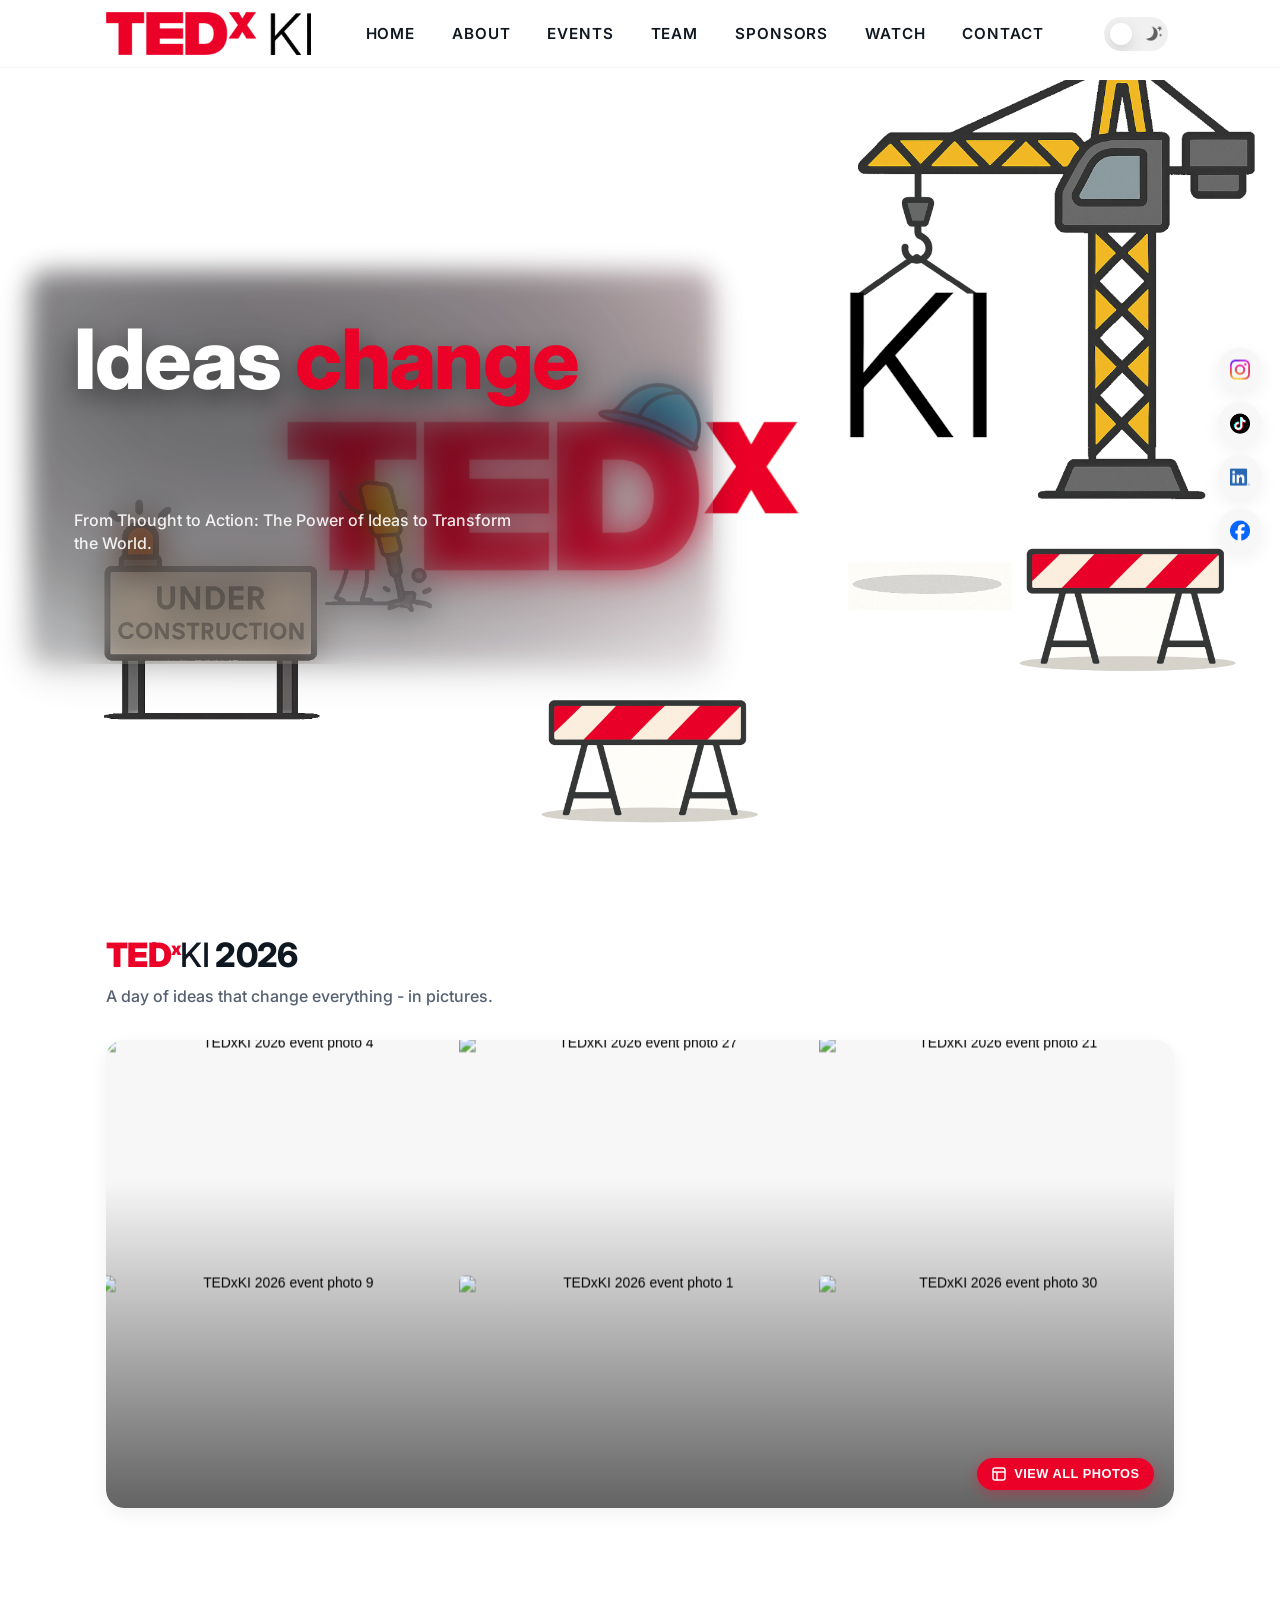
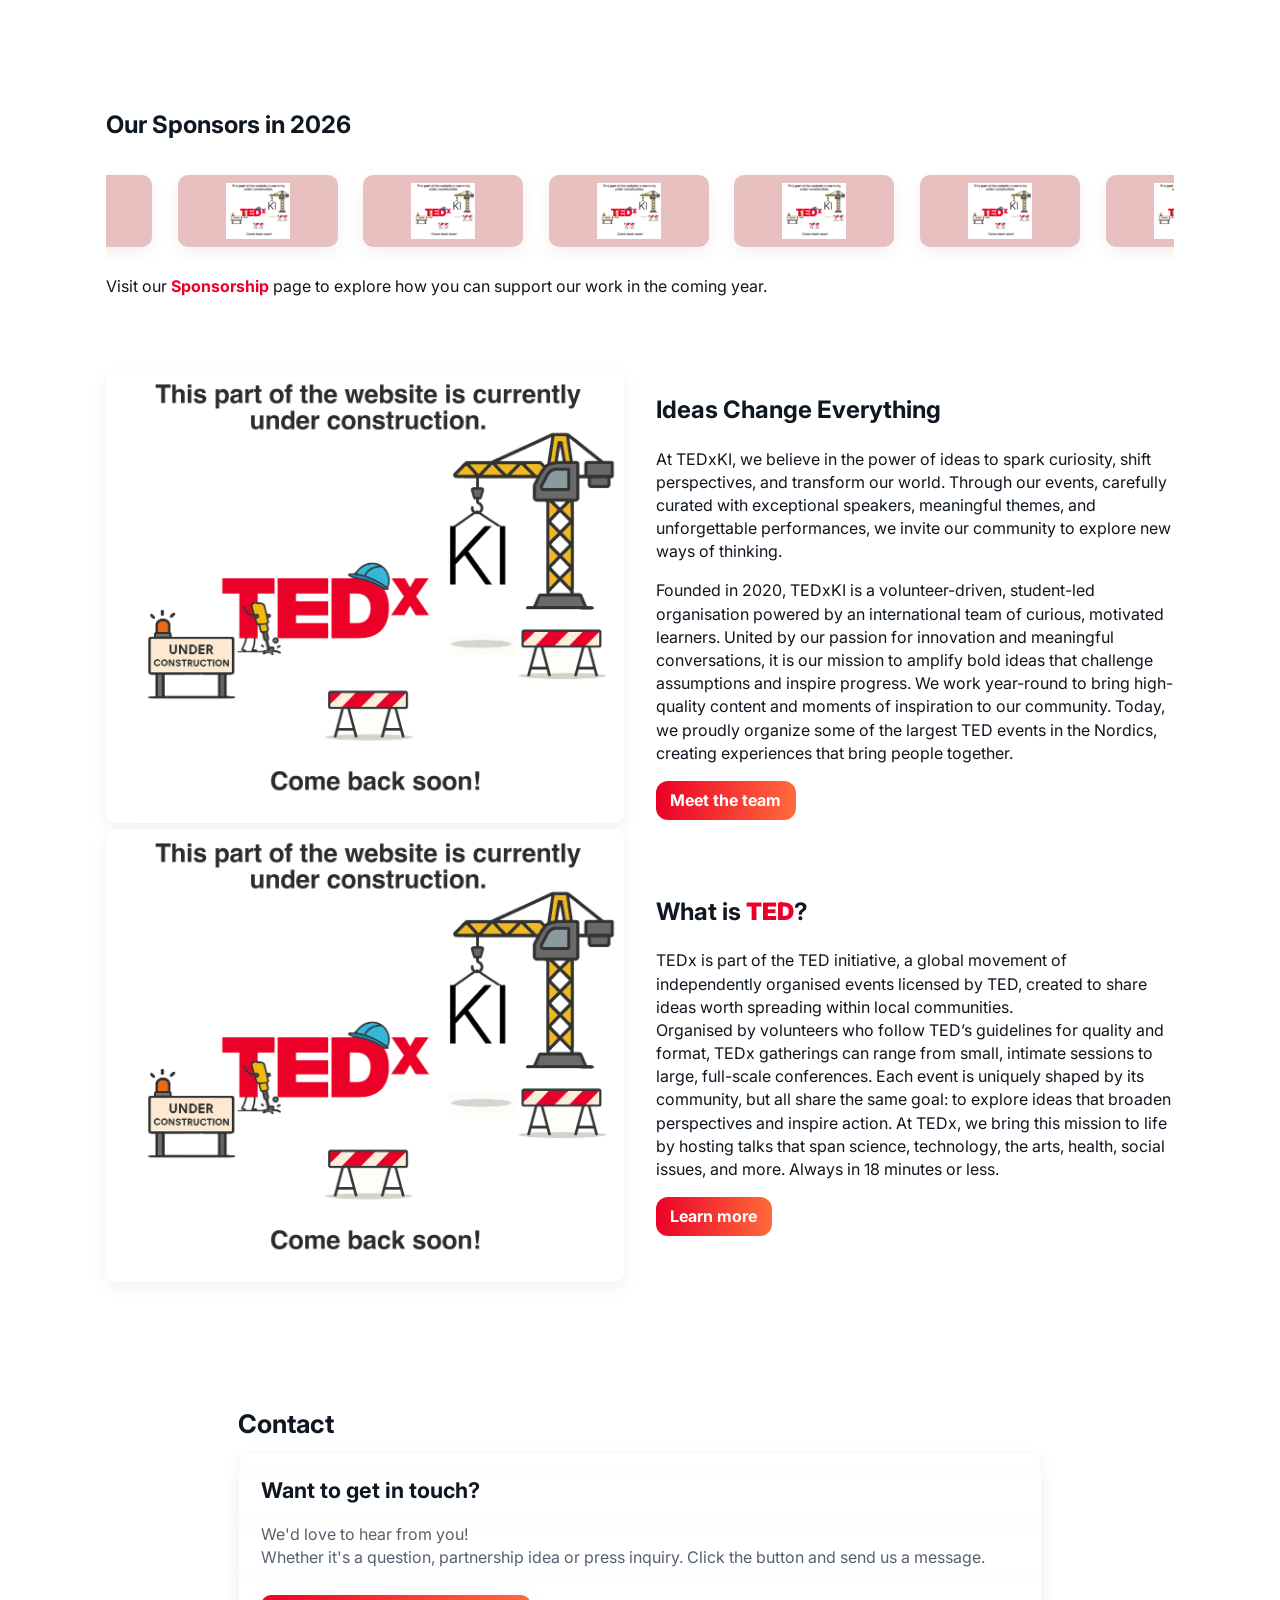
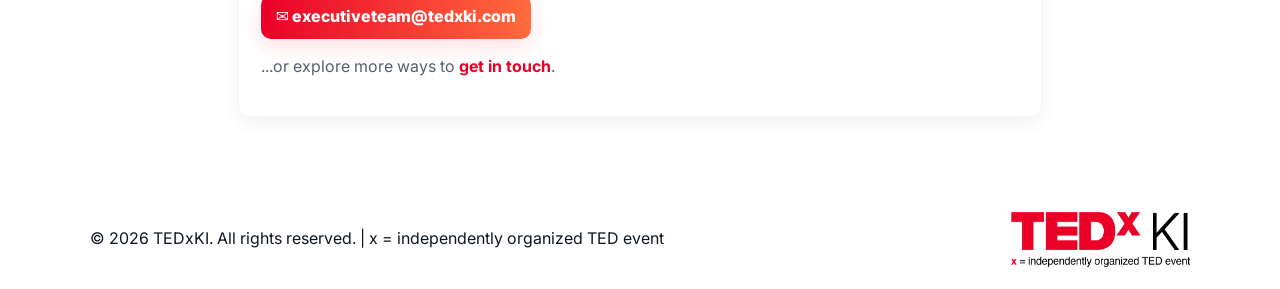
==== commit db363bf5: "Remove newsletter & flash features; expand README Major cleanup and documentation update:  - Overhau" ====
--- a/index.html
+++ b/index.html
@@ -150,6 +150,8 @@
             <div class="sponsor-logo"><img src="/assets/images/UnderConstruction.png" alt="Partner 6" data-static-code="Spon-VitaminWell-2026"></div>
             <div class="sponsor-logo"><img src="/assets/images/UnderConstruction.png" alt="Partner 7" data-static-code="Spon-GreatEarth-2026"></div>
             <div class="sponsor-logo"><img src="/assets/images/UnderConstruction.png" alt="Partner 8" data-static-code="Spon-ReDo-2026"></div> 
+            <div class="sponsor-logo"><img src="/assets/images/UnderConstruction.png" alt="Partner 8" data-static-code="Spon-ICA-2026"></div>
+            <div class="sponsor-logo"><img src="/assets/images/UnderConstruction.png" alt="Partner 8" data-static-code="Spon-UNIQORA-2026"></div>  
             <div class="sponsor-logo"><img src="/assets/images/UnderConstruction.png" alt="Partner 1" data-static-code="Spon-Eucerin-2026"></div>
             <div class="sponsor-logo"><img src="/assets/images/UnderConstruction.png" alt="Partner 2" data-static-code="Spon-Humble-2026"></div>
             <div class="sponsor-logo"><img src="/assets/images/UnderConstruction.png" alt="Partner 3" data-static-code="Spon-Takeda-2026"></div>
@@ -157,7 +159,9 @@
             <div class="sponsor-logo"><img src="/assets/images/UnderConstruction.png" alt="Partner 5" data-static-code="Spon-Hemköp-2026"></div>
             <div class="sponsor-logo"><img src="/assets/images/UnderConstruction.png" alt="Partner 6" data-static-code="Spon-VitaminWell-2026"></div>
             <div class="sponsor-logo"><img src="/assets/images/UnderConstruction.png" alt="Partner 7" data-static-code="Spon-GreatEarth-2026"></div>  
-            <div class="sponsor-logo"><img src="/assets/images/UnderConstruction.png" alt="Partner 8" data-static-code="Spon-ReDo-2026"></div>                                 
+            <div class="sponsor-logo"><img src="/assets/images/UnderConstruction.png" alt="Partner 8" data-static-code="Spon-ReDo-2026"></div>
+            <div class="sponsor-logo"><img src="/assets/images/UnderConstruction.png" alt="Partner 8" data-static-code="Spon-ICA-2026"></div>
+            <div class="sponsor-logo"><img src="/assets/images/UnderConstruction.png" alt="Partner 8" data-static-code="Spon-UNIQORA-2026"></div>                                  
             <!-- duplicate for seamless loop (JS also duplicates if needed) -->
             <div class="sponsor-logo"><img src="/assets/images/UnderConstruction.png" alt="Partner 1" data-static-code="Spon-Eucerin-2026"></div>
             <div class="sponsor-logo"><img src="/assets/images/UnderConstruction.png" alt="Partner 2" data-static-code="Spon-Humble-2026"></div>
@@ -166,7 +170,9 @@
             <div class="sponsor-logo"><img src="/assets/images/UnderConstruction.png" alt="Partner 5" data-static-code="Spon-Hemköp-2026"></div>
             <div class="sponsor-logo"><img src="/assets/images/UnderConstruction.png" alt="Partner 6" data-static-code="Spon-VitaminWell-2026"></div>
             <div class="sponsor-logo"><img src="/assets/images/UnderConstruction.png" alt="Partner 7" data-static-code="Spon-GreatEarth-2026"></div>
-            <div class="sponsor-logo"><img src="/assets/images/UnderConstruction.png" alt="Partner 8" data-static-code="Spon-ReDo-2026"></div> 
+            <div class="sponsor-logo"><img src="/assets/images/UnderConstruction.png" alt="Partner 8" data-static-code="Spon-ReDo-2026"></div>
+            <div class="sponsor-logo"><img src="/assets/images/UnderConstruction.png" alt="Partner 8" data-static-code="Spon-UNIQORA-2026"></div>
+            <div class="sponsor-logo"><img src="/assets/images/UnderConstruction.png" alt="Partner 8" data-static-code="Spon-ICA-2026"></div> 
             <div class="sponsor-logo"><img src="/assets/images/UnderConstruction.png" alt="Partner 1" data-static-code="Spon-Eucerin-2026"></div>
             <div class="sponsor-logo"><img src="/assets/images/UnderConstruction.png" alt="Partner 2" data-static-code="Spon-Humble-2026"></div>
             <div class="sponsor-logo"><img src="/assets/images/UnderConstruction.png" alt="Partner 3" data-static-code="Spon-Takeda-2026"></div>
@@ -174,7 +180,9 @@
             <div class="sponsor-logo"><img src="/assets/images/UnderConstruction.png" alt="Partner 5" data-static-code="Spon-Hemköp-2026"></div>
             <div class="sponsor-logo"><img src="/assets/images/UnderConstruction.png" alt="Partner 6" data-static-code="Spon-VitaminWell-2026"></div>
             <div class="sponsor-logo"><img src="/assets/images/UnderConstruction.png" alt="Partner 7" data-static-code="Spon-GreatEarth-2026"></div>
-            <div class="sponsor-logo"><img src="/assets/images/UnderConstruction.png" alt="Partner 8" data-static-code="Spon-ReDo-2026"></div>   
+            <div class="sponsor-logo"><img src="/assets/images/UnderConstruction.png" alt="Partner 8" data-static-code="Spon-ReDo-2026"></div>
+            <div class="sponsor-logo"><img src="/assets/images/UnderConstruction.png" alt="Partner 8" data-static-code="Spon-ICA-2026"></div> 
+            <div class="sponsor-logo"><img src="/assets/images/UnderConstruction.png" alt="Partner 8" data-static-code="Spon-UNIQORA-2026"></div>
           </div>
         </div>
         <p class="marquee-hint">Visit our <a class="hyper-link" href="/sites/sponsors/sponsors.html">Sponsorship</a> page to explore how you can support our work in the coming year.</p>
--- a/styles.css
+++ b/styles.css
@@ -377,172 +377,3 @@
   padding-left: clamp(var(--safe-gutter-min), 4vw, var(--safe-gutter-max));
   padding-right: clamp(var(--safe-gutter-min), 4vw, var(--safe-gutter-max));
 }
-
-
-
-/* ================================
-   NEWSLETTER POPUP
-================================ */
-
-.newsletter-popup{
-  position:fixed;
-  left:50%;
-  bottom:-120%;
-  transform:translateX(-50%);
-  width:100%;
-  max-width:900px;
-  z-index:999;
-  transition: bottom 900ms cubic-bezier(.22,.61,.36,1);
-  pointer-events:none;
-}
-
-.newsletter-popup.active{
-  bottom:0;
-  pointer-events:auto;
-}
-
-/* RED SEMI-CIRCLE */
-.newsletter-inner{
-  position:relative;
-  background:var(--accent);
-  color:#fff;
-
-  /* Bigger curve */
-  border-top-left-radius:600px;
-  border-top-right-radius:600px;
-
-  padding:4rem 3rem 3rem;
-  min-height:600px;
-
-  display:flex;
-  flex-direction:column;
-  align-items:center;
-
-  box-shadow:0 -30px 80px rgba(0,0,0,0.35);
-}
-
-/* Close button */
-.newsletter-close{
-  position:absolute;
-  top:24px;
-  right:28px;
-
-  width:42px;
-  height:42px;
-
-  background:#fff;
-  color:var(--accent);
-
-  border-radius:50%;
-  border:none;
-
-  font-size:1.4rem;
-  font-weight:800;
-
-  display:flex;
-  align-items:center;
-  justify-content:center;
-
-  cursor:pointer;
-  z-index:10;
-
-  box-shadow:0 8px 20px rgba(0,0,0,0.25);
-  transition: transform 250ms ease, box-shadow 250ms ease;
-}
-
-.newsletter-close:hover{
-  transform:scale(1.1);
-  box-shadow:0 12px 30px rgba(0,0,0,0.35);
-}
-
-
-/* Content */
-.newsletter-content{
-  width:100%;
-  max-width:600px;
-  text-align:center;
-  margin-top:2rem;
-}
-
-.newsletter-content h3{
-  margin:0 0 .8rem 0;
-  font-size:clamp(1.6rem,3vw,2rem);
-  font-weight:800;
-}
-
-.newsletter-content p{
-  margin:0 0 2rem 0;
-  opacity:.92;
-}
-
-/* Form container */
-.newsletter-embed{
-  width:100%;
-  height:420px;
-  border-radius:16px;
-  overflow:hidden;
-  background:#fff;
-}
-
-/* iframe */
-.newsletter-embed iframe{
-  width:100%;
-  height:100%;
-  border:0;
-  display:block;
-}
-
-@media (max-width:900px){
-
-  .newsletter-inner{
-    border-top-left-radius:400px;
-    border-top-right-radius:400px;
-    padding:3rem 2rem 2.5rem;
-    min-height:520px;
-  }
-
-  .newsletter-embed{
-    height:380px;
-  }
-}
-
-@media (max-width:600px){
-
-  .newsletter-inner{
-    border-top-left-radius:280px;
-    border-top-right-radius:280px;
-    padding:2.5rem 1.5rem 2rem;
-    min-height:460px;
-  }
-
-  .newsletter-embed{
-    height:340px;
-  }
-
-  .newsletter-close{
-    top:20px;
-    right:20px;
-  }
-}
-
-/* Dark backdrop */
-.newsletter-backdrop{
-  position:fixed;
-  inset:0;
-  background:rgba(0,0,0,0.45);
-  backdrop-filter:blur(4px);
-  opacity:0;
-  transition:opacity 600ms ease;
-  pointer-events:none;
-  z-index:998;
-}
-
-.newsletter-backdrop.active{
-  opacity:1;
-  pointer-events:auto;
-}
-
-
-/* ================================
-   End NEWSLETTER POPUP
-================================ */
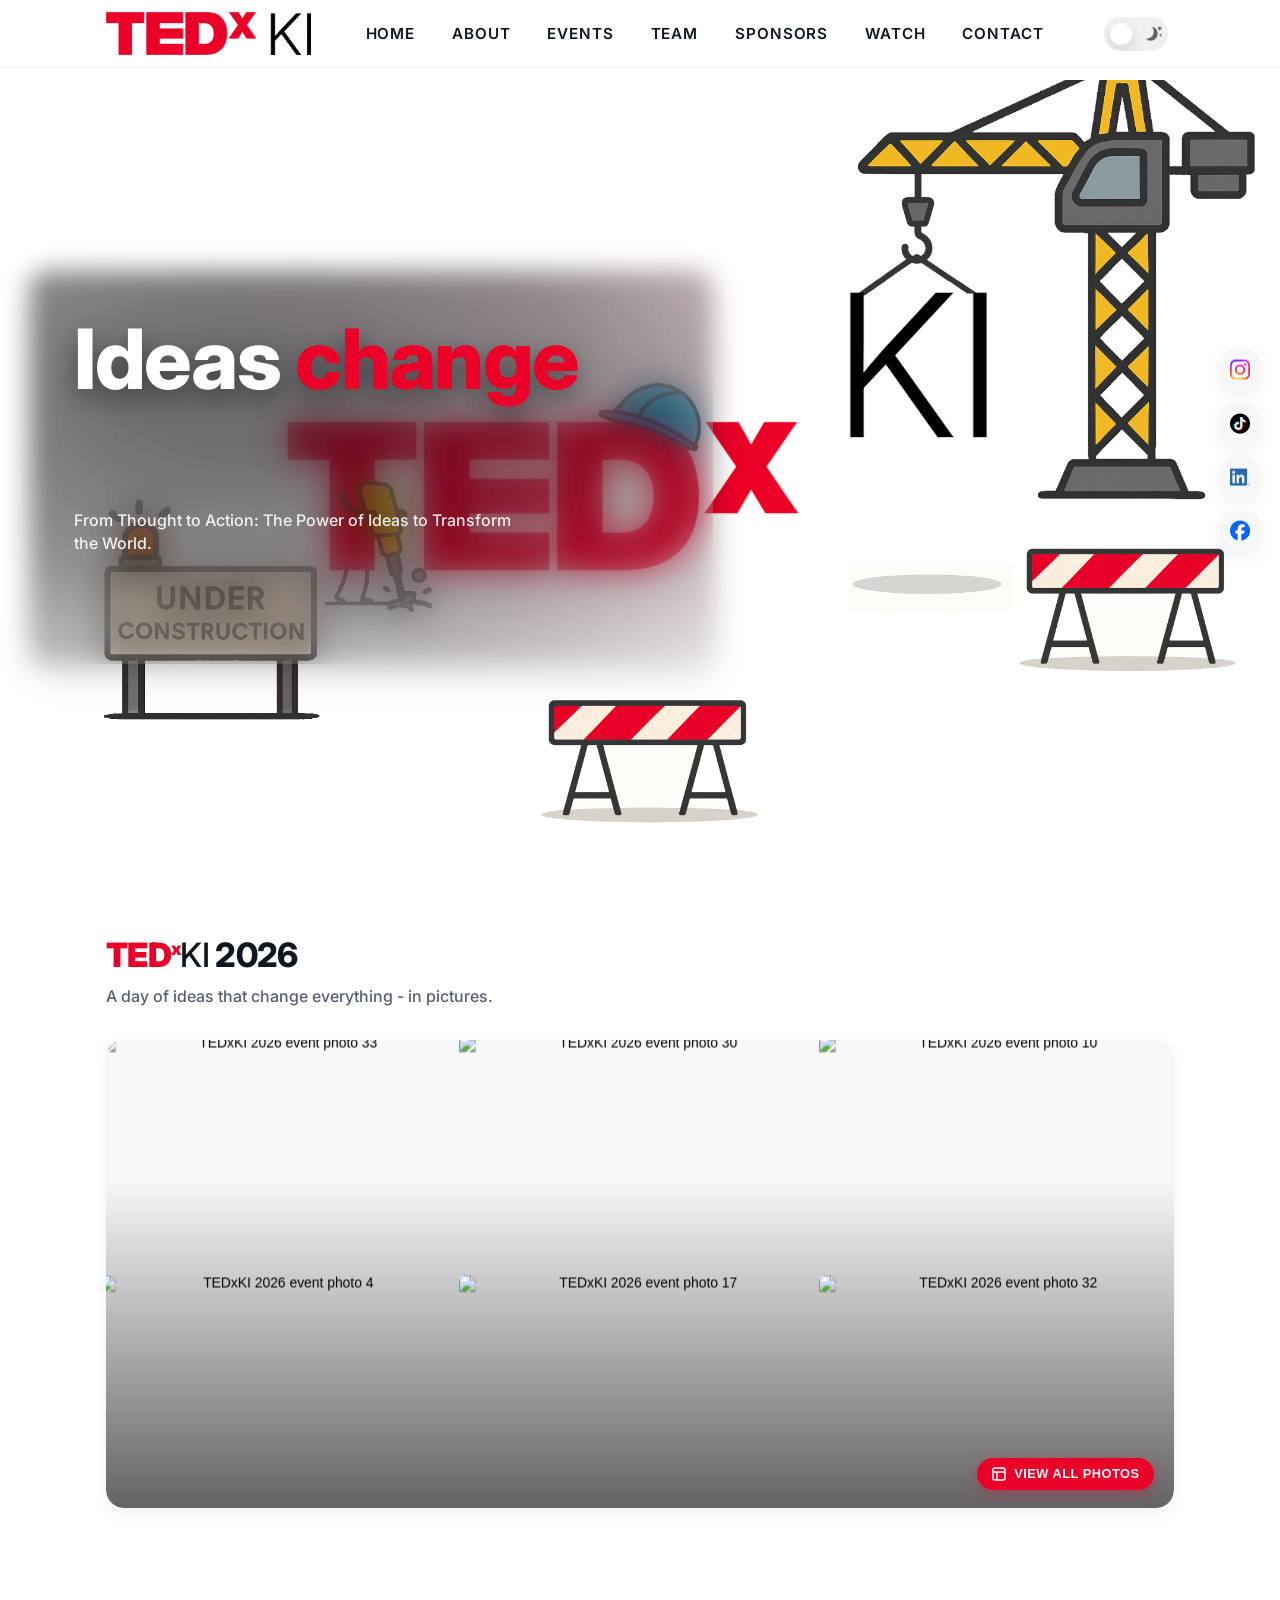
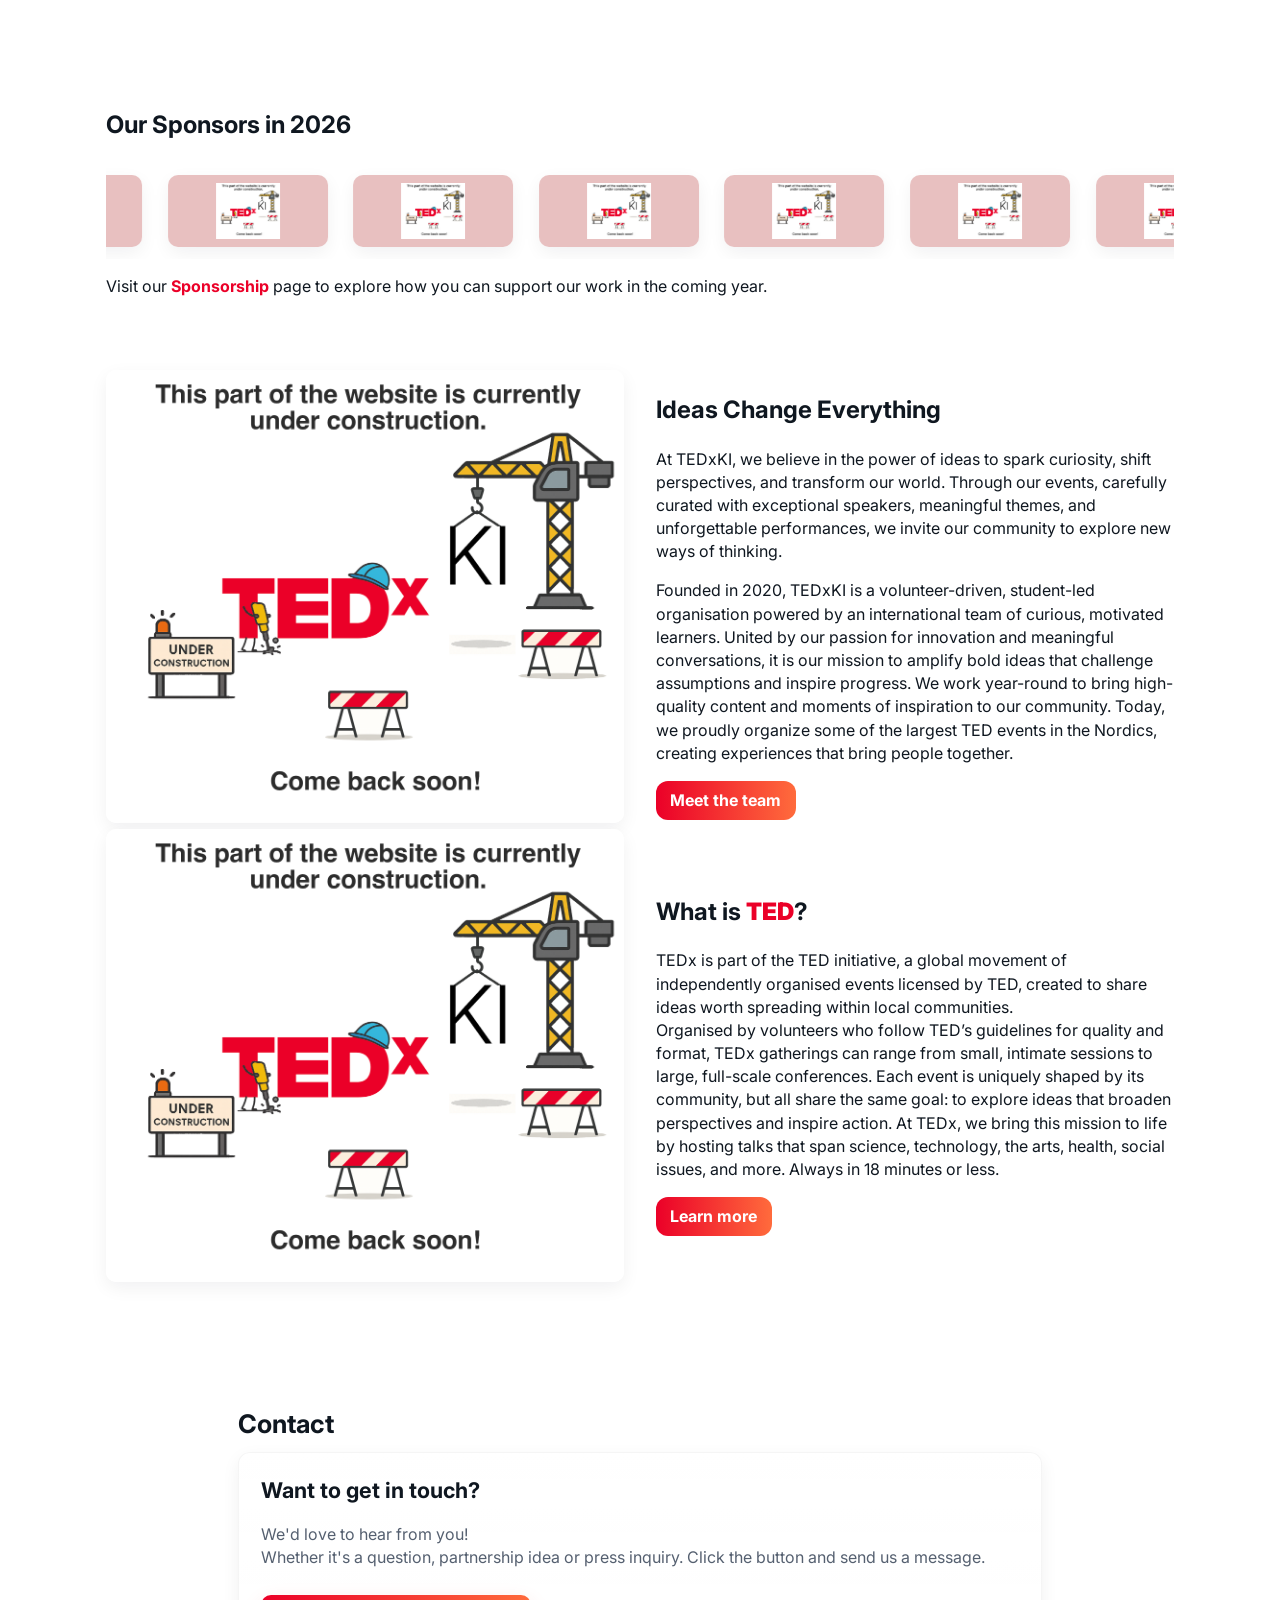
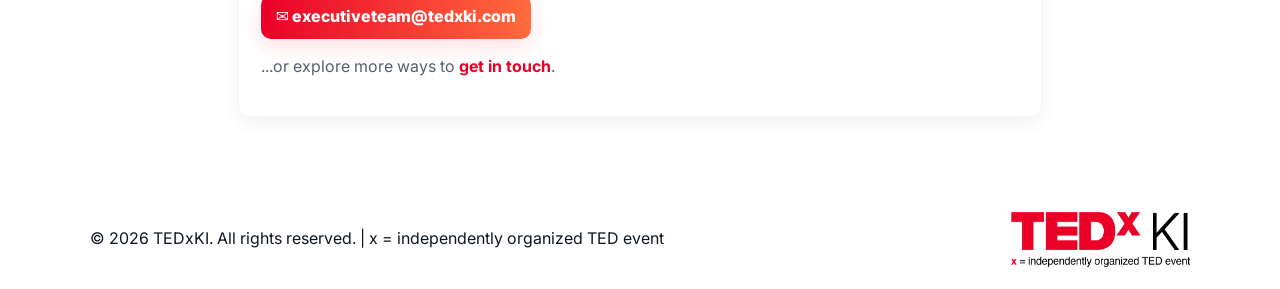
==== commit 2c7c0092: "docs: update README and responsive styles Revamp docs and mobile UI: replace README with a coordinat" ====
--- a/index.html
+++ b/index.html
@@ -150,7 +150,6 @@
             <div class="sponsor-logo"><img src="/assets/images/UnderConstruction.png" alt="Partner 6" data-static-code="Spon-VitaminWell-2026"></div>
             <div class="sponsor-logo"><img src="/assets/images/UnderConstruction.png" alt="Partner 7" data-static-code="Spon-GreatEarth-2026"></div>
             <div class="sponsor-logo"><img src="/assets/images/UnderConstruction.png" alt="Partner 8" data-static-code="Spon-ReDo-2026"></div> 
-            <div class="sponsor-logo"><img src="/assets/images/UnderConstruction.png" alt="Partner 8" data-static-code="Spon-ICA-2026"></div>
             <div class="sponsor-logo"><img src="/assets/images/UnderConstruction.png" alt="Partner 8" data-static-code="Spon-UNIQORA-2026"></div>  
             <div class="sponsor-logo"><img src="/assets/images/UnderConstruction.png" alt="Partner 1" data-static-code="Spon-Eucerin-2026"></div>
             <div class="sponsor-logo"><img src="/assets/images/UnderConstruction.png" alt="Partner 2" data-static-code="Spon-Humble-2026"></div>
@@ -160,7 +159,6 @@
             <div class="sponsor-logo"><img src="/assets/images/UnderConstruction.png" alt="Partner 6" data-static-code="Spon-VitaminWell-2026"></div>
             <div class="sponsor-logo"><img src="/assets/images/UnderConstruction.png" alt="Partner 7" data-static-code="Spon-GreatEarth-2026"></div>  
             <div class="sponsor-logo"><img src="/assets/images/UnderConstruction.png" alt="Partner 8" data-static-code="Spon-ReDo-2026"></div>
-            <div class="sponsor-logo"><img src="/assets/images/UnderConstruction.png" alt="Partner 8" data-static-code="Spon-ICA-2026"></div>
             <div class="sponsor-logo"><img src="/assets/images/UnderConstruction.png" alt="Partner 8" data-static-code="Spon-UNIQORA-2026"></div>                                  
             <!-- duplicate for seamless loop (JS also duplicates if needed) -->
             <div class="sponsor-logo"><img src="/assets/images/UnderConstruction.png" alt="Partner 1" data-static-code="Spon-Eucerin-2026"></div>
@@ -172,7 +170,6 @@
             <div class="sponsor-logo"><img src="/assets/images/UnderConstruction.png" alt="Partner 7" data-static-code="Spon-GreatEarth-2026"></div>
             <div class="sponsor-logo"><img src="/assets/images/UnderConstruction.png" alt="Partner 8" data-static-code="Spon-ReDo-2026"></div>
             <div class="sponsor-logo"><img src="/assets/images/UnderConstruction.png" alt="Partner 8" data-static-code="Spon-UNIQORA-2026"></div>
-            <div class="sponsor-logo"><img src="/assets/images/UnderConstruction.png" alt="Partner 8" data-static-code="Spon-ICA-2026"></div> 
             <div class="sponsor-logo"><img src="/assets/images/UnderConstruction.png" alt="Partner 1" data-static-code="Spon-Eucerin-2026"></div>
             <div class="sponsor-logo"><img src="/assets/images/UnderConstruction.png" alt="Partner 2" data-static-code="Spon-Humble-2026"></div>
             <div class="sponsor-logo"><img src="/assets/images/UnderConstruction.png" alt="Partner 3" data-static-code="Spon-Takeda-2026"></div>
@@ -181,7 +178,6 @@
             <div class="sponsor-logo"><img src="/assets/images/UnderConstruction.png" alt="Partner 6" data-static-code="Spon-VitaminWell-2026"></div>
             <div class="sponsor-logo"><img src="/assets/images/UnderConstruction.png" alt="Partner 7" data-static-code="Spon-GreatEarth-2026"></div>
             <div class="sponsor-logo"><img src="/assets/images/UnderConstruction.png" alt="Partner 8" data-static-code="Spon-ReDo-2026"></div>
-            <div class="sponsor-logo"><img src="/assets/images/UnderConstruction.png" alt="Partner 8" data-static-code="Spon-ICA-2026"></div> 
             <div class="sponsor-logo"><img src="/assets/images/UnderConstruction.png" alt="Partner 8" data-static-code="Spon-UNIQORA-2026"></div>
           </div>
         </div>
--- a/styles.css
+++ b/styles.css
@@ -185,19 +185,53 @@
   transform: translateX(-50%) translateY(0) rotate(-45deg);
 }
 
-/* mobile nav (hidden by default, toggled by .open) */
+/* mobile nav — full-screen cinematic overlay (toggled by .open) */
 .mobile-menu{
-  display:none;
-  position:absolute; top:100%; left:0; right:0; background:var(--surface); border-top:1px solid rgba(0,0,0,0.04); padding:10px 1rem; box-shadow:var(--shadow);
-  z-index:110;
-}
-.mobile-menu.open{ display:block; animation: slideDown 220ms cubic-bezier(.2,.9,.2,1); }
-@keyframes slideDown { from { transform: translateY(-6px); opacity:0 } to { transform:none; opacity:1 } }
-.mobile-menu a{ display:block; padding:.8rem 0; text-decoration:none; color:var(--text); font-weight:700; letter-spacing:0.06em; }
+  position:fixed; inset:0;
+  display:flex; flex-direction:column;
+  background:
+    radial-gradient(120% 90% at 84% 0%, rgba(235,0,40,0.22), transparent 55%),
+    #0b0c0e;
+  z-index:200;
+  opacity:0; pointer-events:none;
+  transition: opacity 260ms ease;
+}
+.mobile-menu.open{ opacity:1; pointer-events:all; }
+
+.mobile-menu a{
+  display:block;
+  margin:0;
+  padding:.35rem 1.3rem;
+  text-decoration:none;
+  color:#fff;
+  font-weight:800;
+  font-size:clamp(1.6rem, 7.5vw, 2.3rem);
+  letter-spacing:-0.01em;
+  line-height:1.3;
+  opacity:0; transform:translateY(14px);
+  transition: opacity 380ms ease, transform 380ms cubic-bezier(.2,.9,.2,1);
+}
+.mobile-menu.open a{ opacity:1; transform:none; }
+.mobile-menu.open a:nth-of-type(1){ transition-delay:70ms; }
+.mobile-menu.open a:nth-of-type(2){ transition-delay:115ms; }
+.mobile-menu.open a:nth-of-type(3){ transition-delay:160ms; }
+.mobile-menu.open a:nth-of-type(4){ transition-delay:205ms; }
+.mobile-menu.open a:nth-of-type(5){ transition-delay:250ms; }
+.mobile-menu.open a:nth-of-type(6){ transition-delay:295ms; }
+.mobile-menu.open a:nth-of-type(7){ transition-delay:340ms; }
+/* vertically center the link stack within the available space */
+.mobile-menu > a:first-of-type{ margin-top:auto; }
+.mobile-menu > a:last-of-type{ margin-bottom:auto; }
 
 /* mobile menu top row */
-.mobile-top{ display:flex; align-items:center; justify-content:space-between; margin-bottom:.6rem; }
-.mobile-close{ background:none;border:0;padding:6px;font-weight:700;cursor:pointer; }
+.mobile-top{ display:flex; align-items:center; justify-content:space-between; padding:16px 1.2rem 0; flex:0 0 auto; }
+.mobile-close{
+  background:rgba(255,255,255,0.08); border:0; padding:.5rem .9rem; border-radius:999px;
+  font-weight:700; font-size:.85rem; color:#fff; cursor:pointer; transition:background 180ms ease;
+}
+.mobile-close:hover, .mobile-close:focus-visible{ background:rgba(255,255,255,0.16); }
+.mobile-menu .theme-toggle.small .theme-track{ background:rgba(255,255,255,0.1); }
+.mobile-menu .theme-img-sun, .mobile-menu .theme-img-moon{ filter:none; }
 
 
 /* content & layout */
--- a/sites/landing/landing.css
+++ b/sites/landing/landing.css
@@ -641,15 +641,26 @@
 
 @media (max-width: 768px) {
   .gallery-preview {
-    aspect-ratio: 4 / 3;
-    border-radius: 14px;
-  }
-
+    aspect-ratio: 16 / 11;
+    border-radius: 16px;
+  }
+
+  /* Collapse the six-tile mosaic into a single, confident cross-fading
+     photo — six sub-100px thumbnails just read as a loading state on a phone. */
   .gallery-mosaic {
-  z-index: 3;
-    grid-template-columns: repeat(2, 1fr);
-    grid-template-rows: repeat(3, 1fr);
-    gap: 2px;
+    z-index: 3;
+    grid-template-columns: 1fr;
+    grid-template-rows: 1fr;
+    gap: 0;
+  }
+
+  .gallery-tile {
+    grid-column: 1;
+    grid-row: 1;
+  }
+
+  .gallery-tile:not(:first-child) {
+    display: none;
   }
 
   .gallery-lb-grid {
@@ -668,15 +679,8 @@
   .gallery-section { padding: 2.2rem 0; }
 
   .gallery-preview {
-    aspect-ratio: 1 / 1;
-    border-radius: 12px;
-  }
-
-  .gallery-mosaic {
-  z-index: 3;
-    grid-template-columns: repeat(2, 1fr);
-    grid-template-rows: repeat(3, 1fr);
-    gap: 1px;
+    aspect-ratio: 4 / 5;
+    border-radius: 14px;
   }
 
   .gallery-lb-grid {
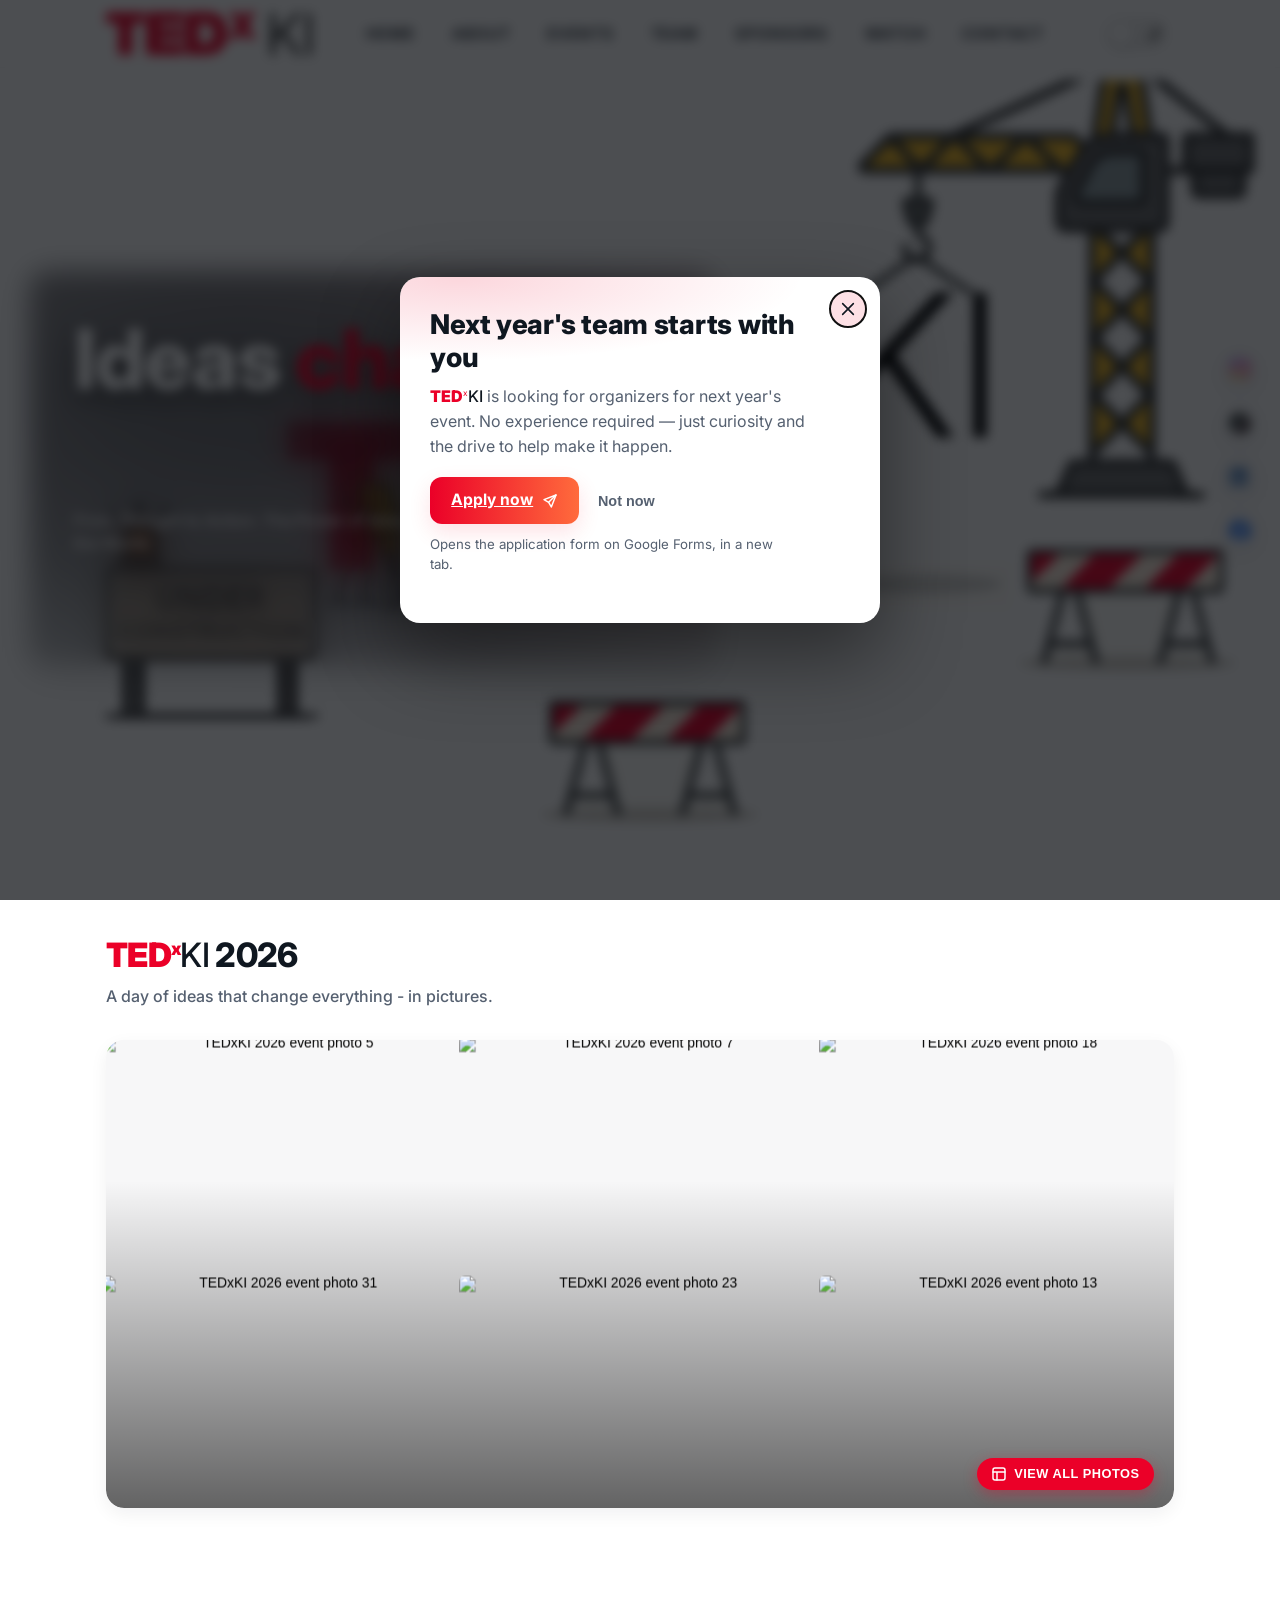
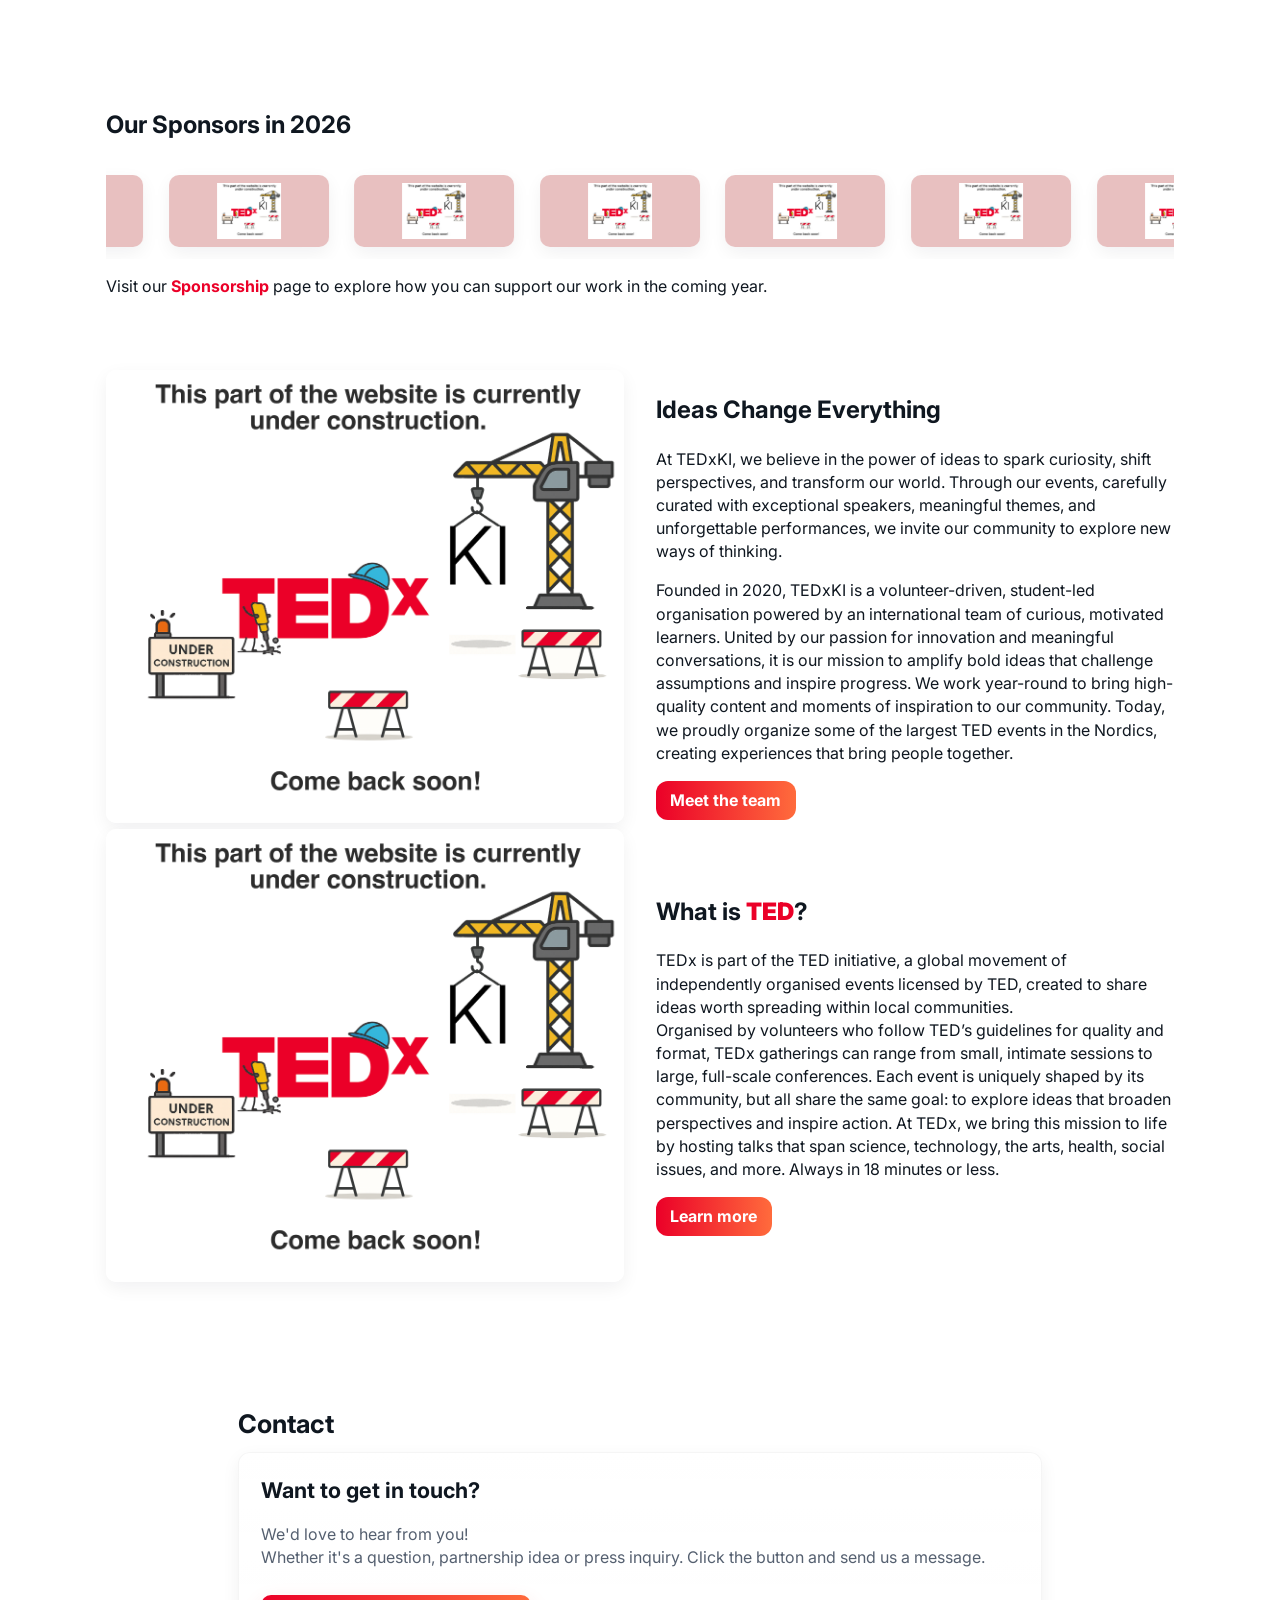
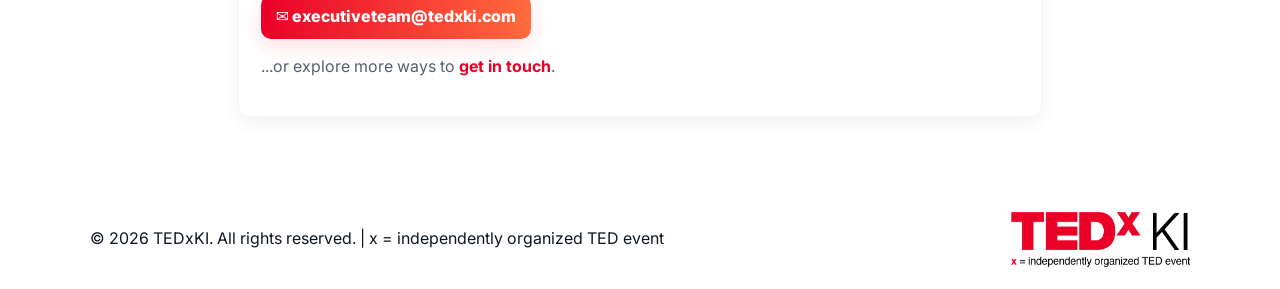
==== commit b727b37f: "Add TeamApplyOverlay component and include it site-wide Introduce a new TeamApplyOverlay web compone" ====
--- a/index.html
+++ b/index.html
@@ -33,6 +33,8 @@
   <site-header></site-header>
 
   <social-strip></social-strip>
+
+  <team-apply-overlay></team-apply-overlay>
 
 
   <main>
